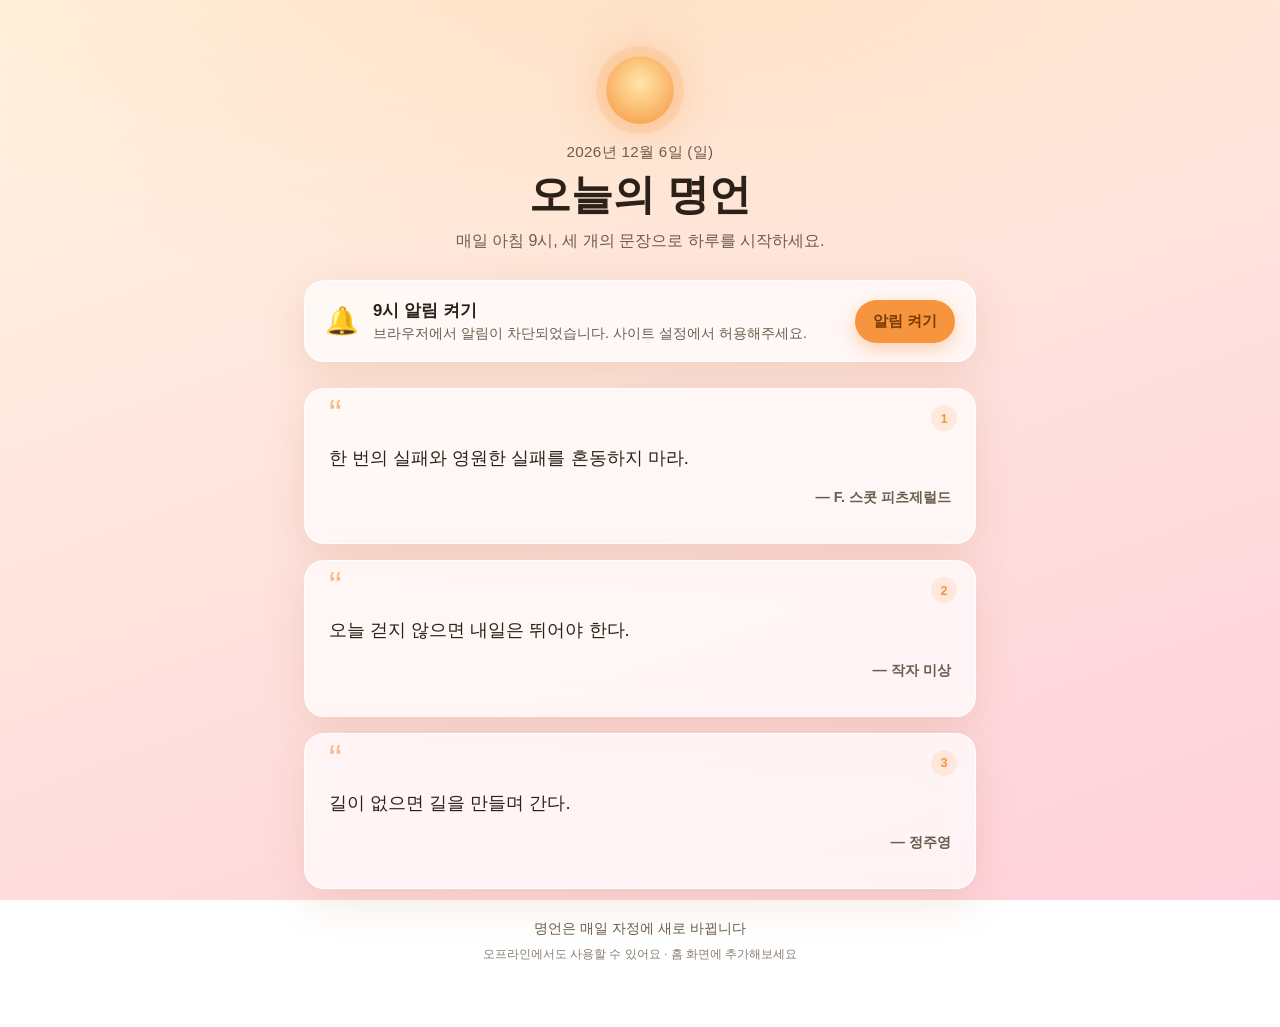
==== index.html @ c089dc5a "Add daily quote notification PWA 매일 오전 9시에 오늘의 명언 3개를 알림으로 받는 정적 웹앱(PWA).  - 날짜 시드 기반으로 매일 결정적으로 3개 " ====
<!DOCTYPE html>
<html lang="ko">
<head>
  <meta charset="UTF-8" />
  <meta name="viewport" content="width=device-width, initial-scale=1.0" />
  <meta name="theme-color" content="#f7b267" />
  <title>오늘의 명언 · 아침 9시 알림</title>
  <link rel="manifest" href="manifest.webmanifest" />
  <link rel="icon" href="icon.svg" type="image/svg+xml" />
  <link rel="apple-touch-icon" href="icon.svg" />
  <link rel="stylesheet" href="styles.css" />
</head>
<body>
  <div class="bg"></div>

  <main class="wrap">
    <header class="hero">
      <div class="sun" aria-hidden="true"></div>
      <p class="date" id="date">—</p>
      <h1>오늘의 명언</h1>
      <p class="subtitle">매일 아침 9시, 세 개의 문장으로 하루를 시작하세요.</p>
    </header>

    <section class="notify-card">
      <div class="notify-info">
        <span class="bell" aria-hidden="true">🔔</span>
        <div>
          <p class="notify-title" id="notifyTitle">9시 알림 켜기</p>
          <p class="notify-desc" id="notifyDesc">매일 오전 9시에 오늘의 명언 알림을 받아보세요.</p>
        </div>
      </div>
      <div class="notify-actions">
        <button id="enableBtn" class="btn primary">알림 켜기</button>
        <button id="testBtn" class="btn ghost" hidden>테스트 알림</button>
      </div>
    </section>

    <section class="quotes" id="quotes" aria-live="polite"></section>

    <footer class="foot">
      <button id="shuffleHint" class="link" disabled>명언은 매일 자정에 새로 바뀝니다</button>
      <p class="tiny" id="swStatus"></p>
    </footer>
  </main>

  <script src="quotes.js"></script>
  <script src="app.js"></script>
</body>
</html>
---- styles.css ----
:root {
  --bg1: #fff3e0;
  --bg2: #ffe0c2;
  --bg3: #ffd1dc;
  --ink: #2b2118;
  --ink-soft: #6b5d4f;
  --card: rgba(255, 255, 255, 0.72);
  --card-border: rgba(255, 255, 255, 0.9);
  --accent: #f7943e;
  --accent-ink: #7a3b00;
  --shadow: 0 12px 40px rgba(180, 120, 60, 0.18);
}

@media (prefers-color-scheme: dark) {
  :root {
    --bg1: #1a1626;
    --bg2: #23203a;
    --bg3: #2b1e33;
    --ink: #f3ece2;
    --ink-soft: #b6ab9c;
    --card: rgba(40, 36, 54, 0.66);
    --card-border: rgba(255, 255, 255, 0.08);
    --accent: #f7b267;
    --accent-ink: #1a1626;
    --shadow: 0 12px 40px rgba(0, 0, 0, 0.45);
  }
}

* { box-sizing: border-box; margin: 0; padding: 0; }

html, body {
  min-height: 100%;
  font-family: -apple-system, BlinkMacSystemFont, "Segoe UI", "Apple SD Gothic Neo",
    "Noto Sans KR", "Malgun Gothic", sans-serif;
  color: var(--ink);
  -webkit-font-smoothing: antialiased;
}

.bg {
  position: fixed;
  inset: 0;
  z-index: -1;
  background:
    radial-gradient(1200px 600px at 50% -10%, var(--bg2), transparent 70%),
    linear-gradient(160deg, var(--bg1), var(--bg3));
}

.wrap {
  max-width: 720px;
  margin: 0 auto;
  padding: clamp(24px, 5vw, 56px) clamp(16px, 4vw, 24px) 64px;
}

/* Hero */
.hero { text-align: center; margin-bottom: 28px; }
.sun {
  width: 68px; height: 68px;
  margin: 0 auto 18px;
  border-radius: 50%;
  background: radial-gradient(circle at 50% 40%, #ffe6a8, var(--accent));
  box-shadow: 0 0 0 10px rgba(247, 148, 62, 0.15), 0 0 46px rgba(247, 148, 62, 0.5);
  animation: rise 1.1s cubic-bezier(.2,.7,.2,1) both;
}
@keyframes rise {
  from { transform: translateY(16px) scale(.85); opacity: 0; }
  to { transform: none; opacity: 1; }
}
.date { color: var(--ink-soft); font-size: 0.95rem; letter-spacing: 0.02em; }
.hero h1 { font-size: clamp(1.9rem, 6vw, 2.6rem); margin: 4px 0 8px; }
.subtitle { color: var(--ink-soft); font-size: 1rem; }

/* Notify card */
.notify-card {
  display: flex; flex-wrap: wrap; gap: 16px;
  align-items: center; justify-content: space-between;
  background: var(--card);
  border: 1px solid var(--card-border);
  backdrop-filter: blur(12px);
  border-radius: 20px;
  padding: 18px 20px;
  box-shadow: var(--shadow);
  margin-bottom: 26px;
}
.notify-info { display: flex; gap: 14px; align-items: center; min-width: 220px; flex: 1; }
.bell { font-size: 1.7rem; }
.notify-title { font-weight: 700; font-size: 1.05rem; }
.notify-desc { color: var(--ink-soft); font-size: 0.9rem; margin-top: 2px; }
.notify-actions { display: flex; gap: 10px; }

.btn {
  border: none; cursor: pointer;
  font-size: 0.95rem; font-weight: 600;
  padding: 11px 18px; border-radius: 999px;
  transition: transform .12s ease, box-shadow .12s ease, opacity .12s ease;
  font-family: inherit;
}
.btn:active { transform: scale(0.96); }
.btn.primary { background: var(--accent); color: var(--accent-ink); box-shadow: 0 6px 18px rgba(247, 148, 62, 0.4); }
.btn.ghost { background: transparent; color: var(--ink); border: 1.5px solid var(--card-border); }
.btn:disabled { opacity: 0.55; cursor: default; box-shadow: none; }

/* Quotes */
.quotes { display: grid; gap: 16px; }
.quote {
  background: var(--card);
  border: 1px solid var(--card-border);
  backdrop-filter: blur(12px);
  border-radius: 20px;
  padding: 24px 24px 20px;
  box-shadow: var(--shadow);
  position: relative;
  opacity: 0;
  transform: translateY(14px);
  animation: pop .5s ease forwards;
}
.quote:nth-child(1) { animation-delay: .05s; }
.quote:nth-child(2) { animation-delay: .16s; }
.quote:nth-child(3) { animation-delay: .27s; }
@keyframes pop { to { opacity: 1; transform: none; } }
.quote .mark { font-size: 2.4rem; line-height: 0; color: var(--accent); opacity: .6; }
.quote p { font-size: 1.15rem; line-height: 1.6; margin: 12px 0 14px; word-break: keep-all; }
.quote .author { color: var(--ink-soft); font-size: 0.9rem; text-align: right; font-weight: 600; }
.quote .num {
  position: absolute; top: 16px; right: 18px;
  font-size: 0.8rem; font-weight: 700; color: var(--accent);
  background: rgba(247, 148, 62, 0.14);
  width: 26px; height: 26px; border-radius: 50%;
  display: grid; place-items: center;
}

/* Footer */
.foot { text-align: center; margin-top: 30px; }
.link { background: none; border: none; color: var(--ink-soft); font-size: 0.85rem; font-family: inherit; }
.tiny { font-size: 0.75rem; color: var(--ink-soft); margin-top: 8px; opacity: .8; }
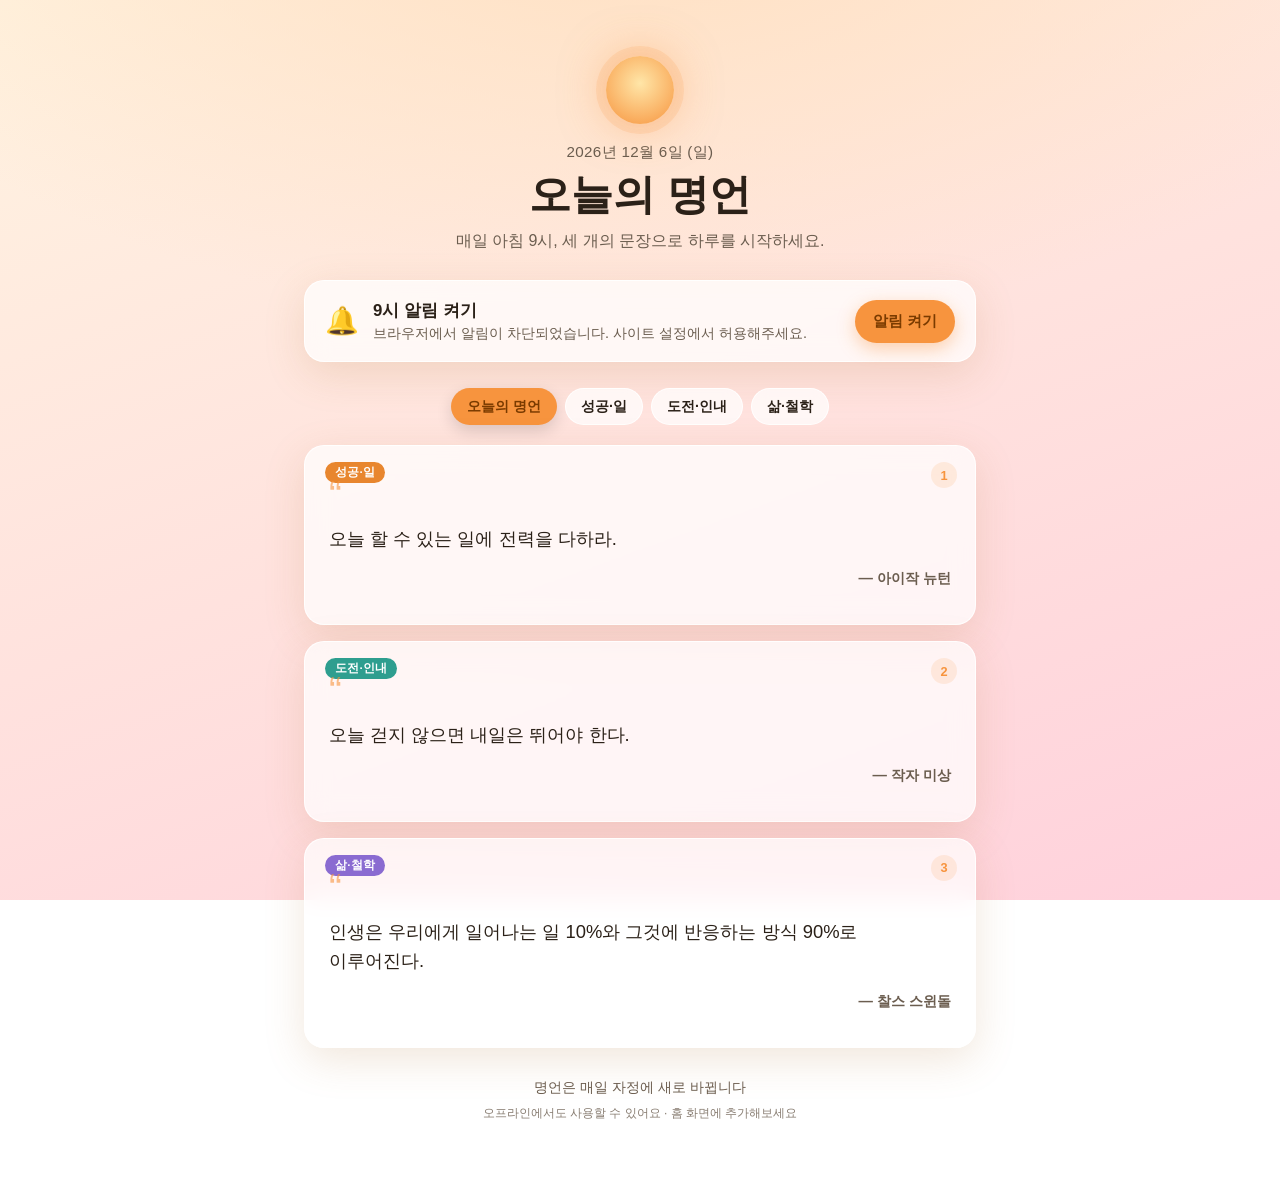
==== commit 01be1f5e: "Categorize quotes into 3 categories with filter UI 명언을 3개 카테고리로 세분화하고 카테고리별 필터를 추가. - 각 명언에 cat 필드 부" ====
--- a/index.html
+++ b/index.html
@@ -35,6 +35,8 @@
       </div>
     </section>
 
+    <nav class="chips" id="chips" aria-label="카테고리 필터"></nav>
+
     <section class="quotes" id="quotes" aria-live="polite"></section>
 
     <footer class="foot">
--- a/styles.css
+++ b/styles.css
@@ -99,6 +99,49 @@
 .btn.ghost { background: transparent; color: var(--ink); border: 1.5px solid var(--card-border); }
 .btn:disabled { opacity: 0.55; cursor: default; box-shadow: none; }
 
+/* Category chips */
+.chips {
+  display: flex; flex-wrap: wrap; gap: 8px;
+  justify-content: center;
+  margin-bottom: 20px;
+}
+.chip {
+  border: 1.5px solid var(--card-border);
+  background: var(--card);
+  backdrop-filter: blur(8px);
+  color: var(--ink);
+  font-family: inherit; font-size: 0.88rem; font-weight: 600;
+  padding: 8px 15px; border-radius: 999px; cursor: pointer;
+  transition: transform .12s ease, box-shadow .12s ease, background .12s ease, color .12s ease;
+}
+.chip:active { transform: scale(0.95); }
+.chip.active {
+  color: #fff; border-color: transparent;
+  box-shadow: 0 6px 16px rgba(0, 0, 0, 0.14);
+}
+.chip.active { background: var(--accent); color: var(--accent-ink); }
+.chip.active.cat-success { background: var(--c-success); color: #fff; }
+.chip.active.cat-challenge { background: var(--c-challenge); color: #fff; }
+.chip.active.cat-life { background: var(--c-life); color: #fff; }
+
+/* Category colors */
+:root {
+  --c-success: #e8862e;
+  --c-challenge: #2e9e8f;
+  --c-life: #8a6bd1;
+}
+
+/* Category badge on cards */
+.badge {
+  position: absolute; top: 16px; left: 20px;
+  font-size: 0.72rem; font-weight: 700;
+  padding: 3px 10px; border-radius: 999px;
+  color: #fff; letter-spacing: 0.02em;
+}
+.badge.cat-success { background: var(--c-success); }
+.badge.cat-challenge { background: var(--c-challenge); }
+.badge.cat-life { background: var(--c-life); }
+
 /* Quotes */
 .quotes { display: grid; gap: 16px; }
 .quote {
@@ -106,7 +149,7 @@
   border: 1px solid var(--card-border);
   backdrop-filter: blur(12px);
   border-radius: 20px;
-  padding: 24px 24px 20px;
+  padding: 48px 24px 20px;
   box-shadow: var(--shadow);
   position: relative;
   opacity: 0;
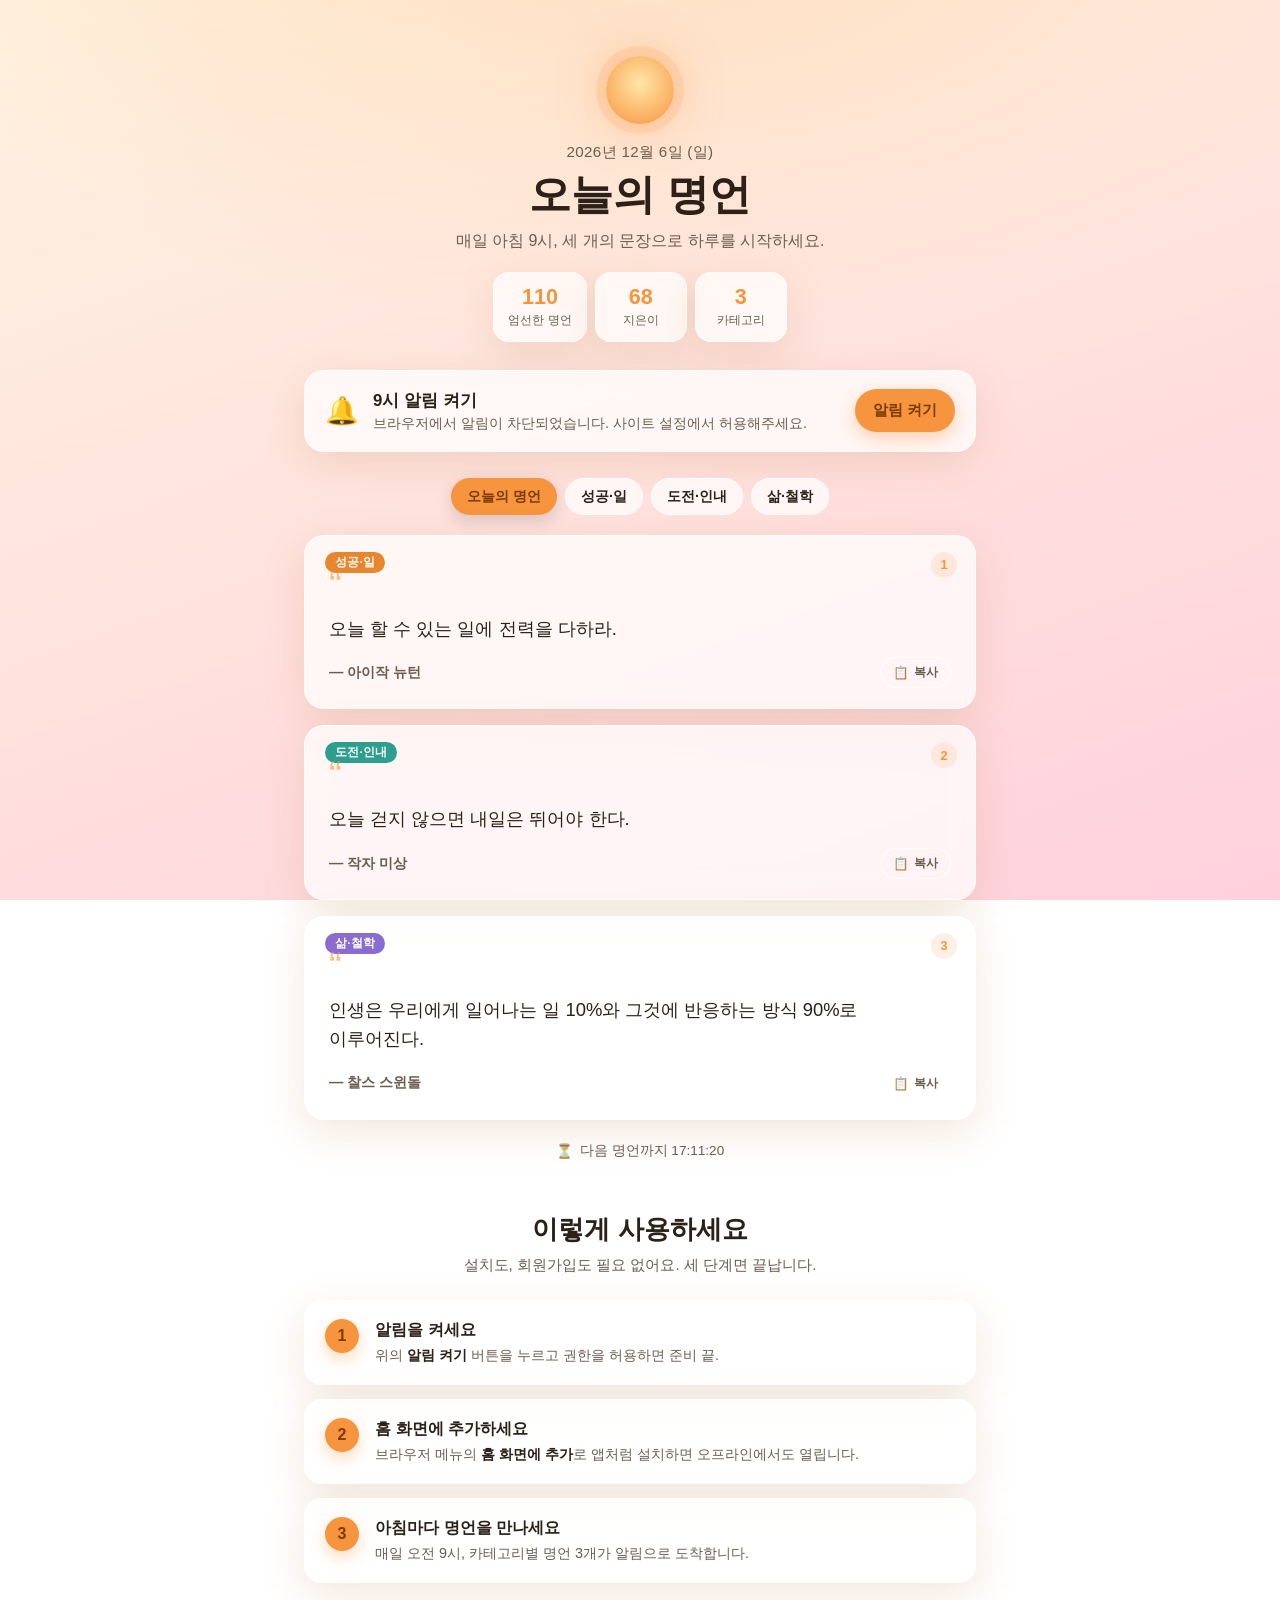
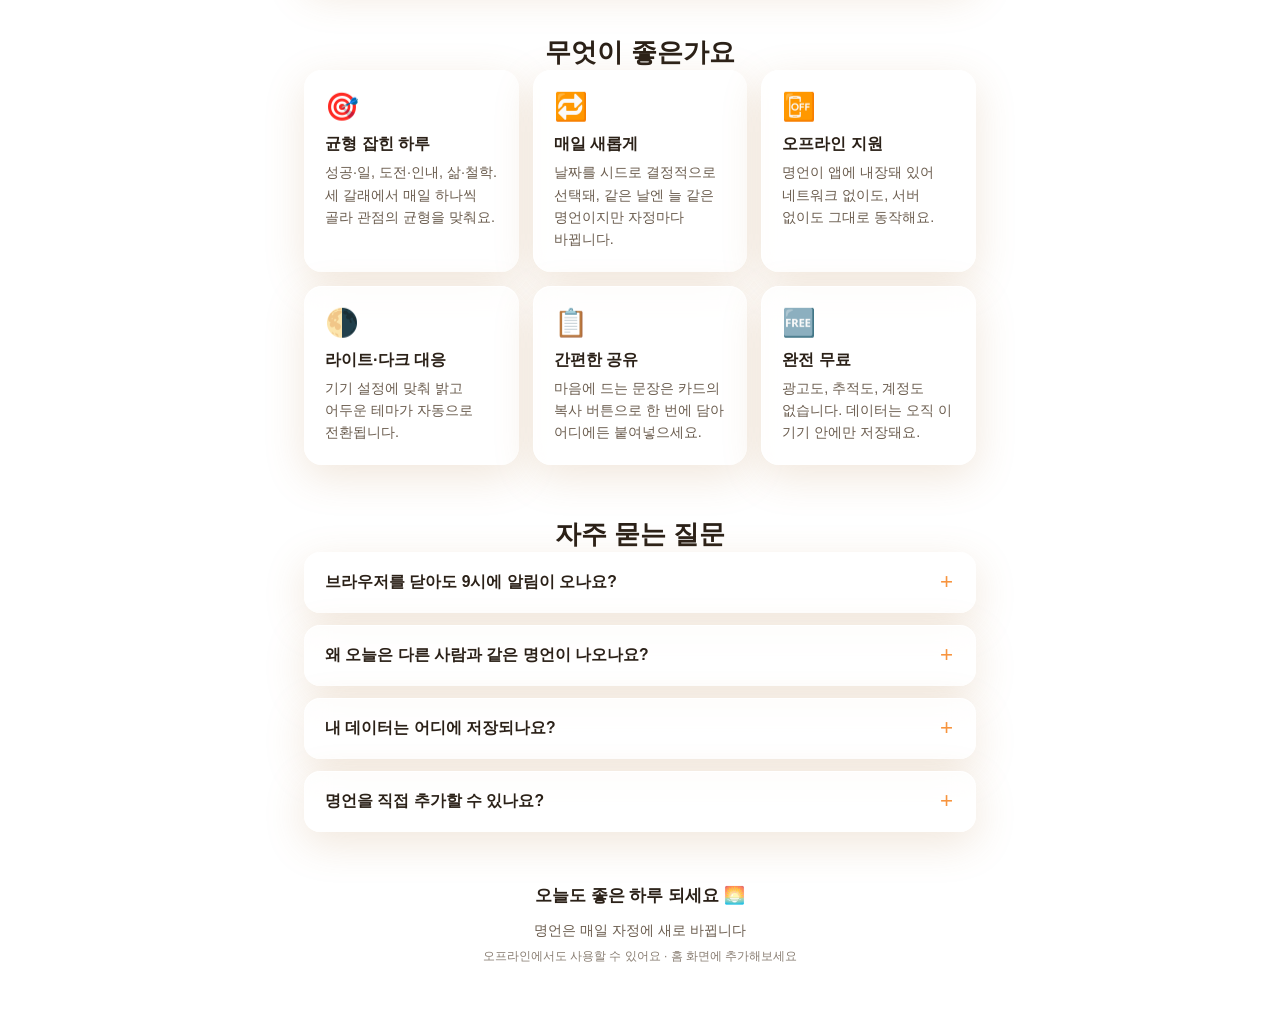
==== commit 859e73ee: "랜딩페이지 디테일 보강: 통계·사용법·기능·FAQ 섹션 및 명언 복사 기능 추가 - 히어로에 명언/지은이/카테고리 수 통계 카드 추가 - 명언 카드에 복사 버튼과 토스트 알림 추가" ====
--- a/index.html
+++ b/index.html
@@ -5,6 +5,7 @@
   <meta name="viewport" content="width=device-width, initial-scale=1.0" />
   <meta name="theme-color" content="#f7b267" />
   <title>오늘의 명언 · 아침 9시 알림</title>
+  <meta name="description" content="매일 아침 9시, 성공·도전·삶 세 가지 카테고리의 명언 3개를 브라우저 알림으로 받아보세요. 설치 없이 동작하는 무료 PWA." />
   <link rel="manifest" href="manifest.webmanifest" />
   <link rel="icon" href="icon.svg" type="image/svg+xml" />
   <link rel="apple-touch-icon" href="icon.svg" />
@@ -19,6 +20,7 @@
       <p class="date" id="date">—</p>
       <h1>오늘의 명언</h1>
       <p class="subtitle">매일 아침 9시, 세 개의 문장으로 하루를 시작하세요.</p>
+      <ul class="hero-stats" id="heroStats" aria-label="서비스 통계"></ul>
     </header>
 
     <section class="notify-card">
@@ -39,12 +41,109 @@
 
     <section class="quotes" id="quotes" aria-live="polite"></section>
 
+    <p class="refresh-note" id="refreshNote">
+      <span aria-hidden="true">⏳</span>
+      <span id="refreshCountdown">자정까지 남은 시간을 계산 중…</span>
+    </p>
+
+    <!-- 사용법 3단계 -->
+    <section class="section" id="how">
+      <h2 class="section-title">이렇게 사용하세요</h2>
+      <p class="section-lead">설치도, 회원가입도 필요 없어요. 세 단계면 끝납니다.</p>
+      <ol class="steps">
+        <li class="step">
+          <span class="step-num" aria-hidden="true">1</span>
+          <div>
+            <p class="step-title">알림을 켜세요</p>
+            <p class="step-desc">위의 <strong>알림 켜기</strong> 버튼을 누르고 권한을 허용하면 준비 끝.</p>
+          </div>
+        </li>
+        <li class="step">
+          <span class="step-num" aria-hidden="true">2</span>
+          <div>
+            <p class="step-title">홈 화면에 추가하세요</p>
+            <p class="step-desc">브라우저 메뉴의 <strong>홈 화면에 추가</strong>로 앱처럼 설치하면 오프라인에서도 열립니다.</p>
+          </div>
+        </li>
+        <li class="step">
+          <span class="step-num" aria-hidden="true">3</span>
+          <div>
+            <p class="step-title">아침마다 명언을 만나세요</p>
+            <p class="step-desc">매일 오전 9시, 카테고리별 명언 3개가 알림으로 도착합니다.</p>
+          </div>
+        </li>
+      </ol>
+    </section>
+
+    <!-- 기능 소개 -->
+    <section class="section" id="features">
+      <h2 class="section-title">무엇이 좋은가요</h2>
+      <div class="feature-grid">
+        <article class="feature">
+          <span class="feature-icon" aria-hidden="true">🎯</span>
+          <p class="feature-title">균형 잡힌 하루</p>
+          <p class="feature-desc">성공·일, 도전·인내, 삶·철학. 세 갈래에서 매일 하나씩 골라 관점의 균형을 맞춰요.</p>
+        </article>
+        <article class="feature">
+          <span class="feature-icon" aria-hidden="true">🔁</span>
+          <p class="feature-title">매일 새롭게</p>
+          <p class="feature-desc">날짜를 시드로 결정적으로 선택돼, 같은 날엔 늘 같은 명언이지만 자정마다 바뀝니다.</p>
+        </article>
+        <article class="feature">
+          <span class="feature-icon" aria-hidden="true">📴</span>
+          <p class="feature-title">오프라인 지원</p>
+          <p class="feature-desc">명언이 앱에 내장돼 있어 네트워크 없이도, 서버 없이도 그대로 동작해요.</p>
+        </article>
+        <article class="feature">
+          <span class="feature-icon" aria-hidden="true">🌗</span>
+          <p class="feature-title">라이트·다크 대응</p>
+          <p class="feature-desc">기기 설정에 맞춰 밝고 어두운 테마가 자동으로 전환됩니다.</p>
+        </article>
+        <article class="feature">
+          <span class="feature-icon" aria-hidden="true">📋</span>
+          <p class="feature-title">간편한 공유</p>
+          <p class="feature-desc">마음에 드는 문장은 카드의 복사 버튼으로 한 번에 담아 어디에든 붙여넣으세요.</p>
+        </article>
+        <article class="feature">
+          <span class="feature-icon" aria-hidden="true">🆓</span>
+          <p class="feature-title">완전 무료</p>
+          <p class="feature-desc">광고도, 추적도, 계정도 없습니다. 데이터는 오직 이 기기 안에만 저장돼요.</p>
+        </article>
+      </div>
+    </section>
+
+    <!-- FAQ -->
+    <section class="section" id="faq">
+      <h2 class="section-title">자주 묻는 질문</h2>
+      <div class="faq-list">
+        <details class="faq-item">
+          <summary>브라우저를 닫아도 9시에 알림이 오나요?</summary>
+          <p>기기·브라우저에 따라 달라요. 설치형 PWA(예: Chrome)는 주기 백그라운드 동기화로 닫혀 있어도 알림을 시도하지만, 100% 보장되는 알림은 서버와 웹 푸시가 필요합니다. 아침에 기기를 켜서 쓰신다면 이 정적 버전으로 충분해요.</p>
+        </details>
+        <details class="faq-item">
+          <summary>왜 오늘은 다른 사람과 같은 명언이 나오나요?</summary>
+          <p>명언은 랜덤이 아니라 <em>날짜</em>를 기준으로 결정적으로 선택됩니다. 그래서 같은 날 접속하면 누구나 같은 3개를 보게 되고, 자정이 지나면 새 명언으로 바뀝니다.</p>
+        </details>
+        <details class="faq-item">
+          <summary>내 데이터는 어디에 저장되나요?</summary>
+          <p>알림 켜짐 여부 같은 최소한의 설정만 브라우저의 로컬 저장소에 보관됩니다. 서버로 전송되는 개인정보는 전혀 없습니다.</p>
+        </details>
+        <details class="faq-item">
+          <summary>명언을 직접 추가할 수 있나요?</summary>
+          <p>네. 오픈된 정적 프로젝트라 <code>quotes.js</code>의 목록에 <code>{ text, author, cat }</code> 형식으로 추가하면 바로 반영됩니다. 자세한 내용은 저장소의 README를 참고하세요.</p>
+        </details>
+      </div>
+    </section>
+
     <footer class="foot">
+      <p class="foot-cta">오늘도 좋은 하루 되세요 🌅</p>
       <button id="shuffleHint" class="link" disabled>명언은 매일 자정에 새로 바뀝니다</button>
       <p class="tiny" id="swStatus"></p>
     </footer>
   </main>
 
+  <div class="toast" id="toast" role="status" aria-live="polite" hidden></div>
+
   <script src="quotes.js"></script>
   <script src="app.js"></script>
 </body>
--- a/styles.css
+++ b/styles.css
@@ -69,6 +69,26 @@
 .hero h1 { font-size: clamp(1.9rem, 6vw, 2.6rem); margin: 4px 0 8px; }
 .subtitle { color: var(--ink-soft); font-size: 1rem; }
 
+/* Hero stats */
+.hero-stats {
+  list-style: none;
+  display: flex; flex-wrap: wrap; justify-content: center;
+  gap: 10px 8px;
+  margin-top: 20px;
+}
+.hero-stats li {
+  display: flex; flex-direction: column; align-items: center;
+  min-width: 92px;
+  background: var(--card);
+  border: 1px solid var(--card-border);
+  backdrop-filter: blur(10px);
+  border-radius: 16px;
+  padding: 12px 14px;
+  box-shadow: var(--shadow);
+}
+.hero-stats .num { font-size: 1.35rem; font-weight: 800; color: var(--accent); line-height: 1.1; }
+.hero-stats .lbl { font-size: 0.75rem; color: var(--ink-soft); margin-top: 3px; }
+
 /* Notify card */
 .notify-card {
   display: flex; flex-wrap: wrap; gap: 16px;
@@ -163,6 +183,7 @@
 .quote .mark { font-size: 2.4rem; line-height: 0; color: var(--accent); opacity: .6; }
 .quote p { font-size: 1.15rem; line-height: 1.6; margin: 12px 0 14px; word-break: keep-all; }
 .quote .author { color: var(--ink-soft); font-size: 0.9rem; text-align: right; font-weight: 600; }
+.quote:hover { box-shadow: 0 18px 50px rgba(180, 120, 60, 0.26); transform: translateY(-2px); }
 .quote .num {
   position: absolute; top: 16px; right: 18px;
   font-size: 0.8rem; font-weight: 700; color: var(--accent);
@@ -170,8 +191,121 @@
   width: 26px; height: 26px; border-radius: 50%;
   display: grid; place-items: center;
 }
+.quote-foot { display: flex; align-items: center; justify-content: space-between; gap: 12px; margin-top: 6px; }
+.quote-foot .author { margin: 0; }
+.copy-btn {
+  border: 1.5px solid var(--card-border);
+  background: transparent; color: var(--ink-soft);
+  font-family: inherit; font-size: 0.78rem; font-weight: 600;
+  padding: 6px 12px; border-radius: 999px; cursor: pointer;
+  display: inline-flex; align-items: center; gap: 5px;
+  transition: transform .12s ease, color .12s ease, border-color .12s ease, background .12s ease;
+}
+.copy-btn:hover { color: var(--accent); border-color: var(--accent); }
+.copy-btn:active { transform: scale(0.94); }
+.copy-btn.copied { color: var(--accent); border-color: var(--accent); background: rgba(247, 148, 62, 0.12); }
+
+/* Countdown note */
+.refresh-note {
+  display: flex; align-items: center; justify-content: center; gap: 7px;
+  margin-top: 22px; text-align: center;
+  color: var(--ink-soft); font-size: 0.85rem;
+}
+
+/* Generic content section */
+.section { margin-top: 52px; }
+.section-title { font-size: clamp(1.3rem, 4vw, 1.6rem); text-align: center; }
+.section-lead { text-align: center; color: var(--ink-soft); font-size: 0.95rem; margin: 8px auto 24px; max-width: 480px; }
+
+/* Steps */
+.steps { list-style: none; display: grid; gap: 14px; counter-reset: step; }
+.step {
+  display: flex; gap: 16px; align-items: flex-start;
+  background: var(--card);
+  border: 1px solid var(--card-border);
+  backdrop-filter: blur(12px);
+  border-radius: 18px;
+  padding: 18px 20px;
+  box-shadow: var(--shadow);
+}
+.step-num {
+  flex: none;
+  width: 34px; height: 34px; border-radius: 50%;
+  background: var(--accent); color: var(--accent-ink);
+  font-weight: 800; font-size: 1rem;
+  display: grid; place-items: center;
+  box-shadow: 0 6px 16px rgba(247, 148, 62, 0.35);
+}
+.step-title { font-weight: 700; font-size: 1.02rem; }
+.step-desc { color: var(--ink-soft); font-size: 0.9rem; margin-top: 3px; line-height: 1.55; }
+.step-desc strong { color: var(--ink); font-weight: 700; }
+
+/* Features */
+.feature-grid { display: grid; grid-template-columns: repeat(auto-fit, minmax(200px, 1fr)); gap: 14px; }
+.feature {
+  background: var(--card);
+  border: 1px solid var(--card-border);
+  backdrop-filter: blur(12px);
+  border-radius: 18px;
+  padding: 20px;
+  box-shadow: var(--shadow);
+  transition: transform .14s ease, box-shadow .14s ease;
+}
+.feature:hover { transform: translateY(-3px); box-shadow: 0 18px 46px rgba(180, 120, 60, 0.24); }
+.feature-icon { font-size: 1.7rem; }
+.feature-title { font-weight: 700; font-size: 1.02rem; margin: 10px 0 6px; }
+.feature-desc { color: var(--ink-soft); font-size: 0.9rem; line-height: 1.55; word-break: keep-all; }
+
+/* FAQ */
+.faq-list { display: grid; gap: 12px; }
+.faq-item {
+  background: var(--card);
+  border: 1px solid var(--card-border);
+  backdrop-filter: blur(12px);
+  border-radius: 16px;
+  padding: 4px 20px;
+  box-shadow: var(--shadow);
+}
+.faq-item summary {
+  cursor: pointer; list-style: none;
+  font-weight: 700; font-size: 0.98rem;
+  padding: 15px 28px 15px 0; position: relative;
+  word-break: keep-all;
+}
+.faq-item summary::-webkit-details-marker { display: none; }
+.faq-item summary::after {
+  content: "+"; position: absolute; right: 2px; top: 50%;
+  transform: translateY(-50%); font-weight: 400; font-size: 1.4rem;
+  color: var(--accent); transition: transform .2s ease;
+}
+.faq-item[open] summary::after { transform: translateY(-50%) rotate(45deg); }
+.faq-item p { color: var(--ink-soft); font-size: 0.9rem; line-height: 1.65; padding: 0 0 16px; word-break: keep-all; }
+.faq-item code {
+  background: rgba(247, 148, 62, 0.14); color: var(--accent-ink);
+  padding: 1px 6px; border-radius: 6px; font-size: 0.85em;
+}
+@media (prefers-color-scheme: dark) {
+  .faq-item code { color: var(--accent); }
+}
 
 /* Footer */
-.foot { text-align: center; margin-top: 30px; }
+.foot { text-align: center; margin-top: 52px; }
+.foot-cta { font-weight: 700; font-size: 1.05rem; margin-bottom: 14px; }
 .link { background: none; border: none; color: var(--ink-soft); font-size: 0.85rem; font-family: inherit; }
 .tiny { font-size: 0.75rem; color: var(--ink-soft); margin-top: 8px; opacity: .8; }
+
+/* Toast */
+.toast {
+  position: fixed; left: 50%; bottom: 28px; transform: translateX(-50%) translateY(12px);
+  background: var(--ink); color: var(--bg1);
+  padding: 11px 20px; border-radius: 999px;
+  font-size: 0.9rem; font-weight: 600;
+  box-shadow: 0 12px 30px rgba(0, 0, 0, 0.28);
+  opacity: 0; pointer-events: none; z-index: 10;
+  transition: opacity .2s ease, transform .2s ease;
+}
+.toast.show { opacity: 1; transform: translateX(-50%) translateY(0); }
+
+@media (prefers-reduced-motion: reduce) {
+  * { animation: none !important; transition: none !important; }
+}
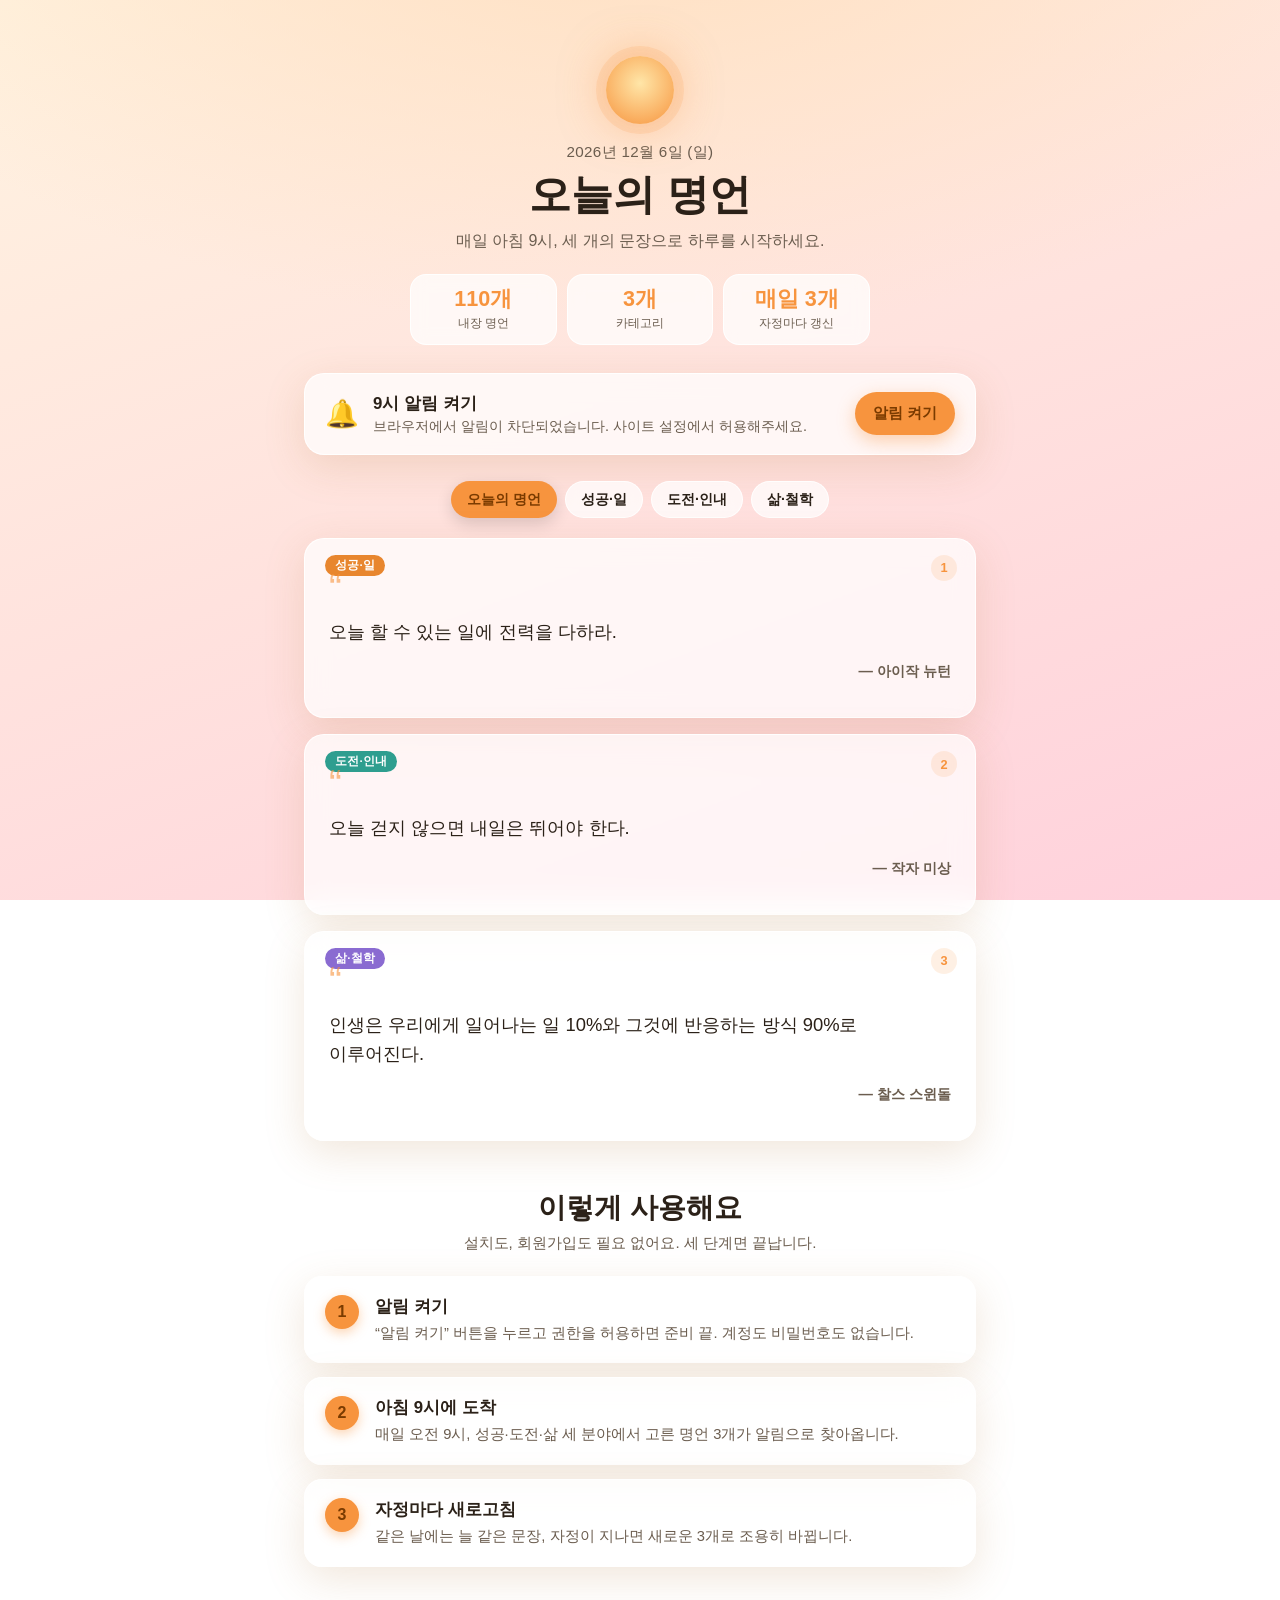
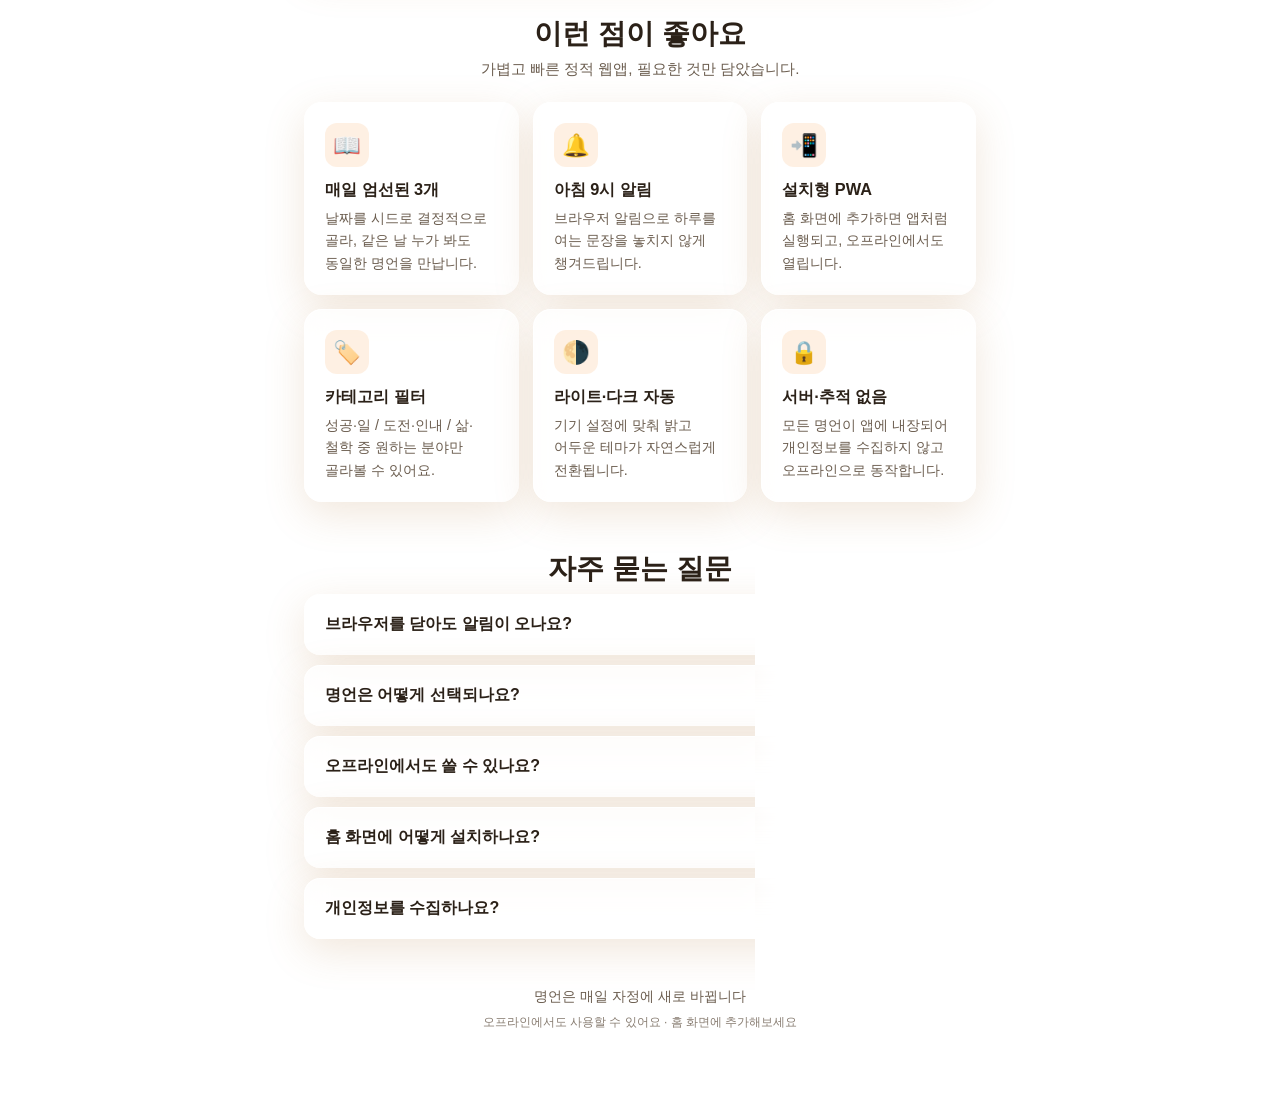
==== commit 28d332ab: "랜딩페이지 상세 섹션 추가 (사용법·기능·FAQ·통계) - 히어로에 내장 명언 수/카테고리 수 통계 배지 추가 (app.js에서 실제 데이터로 채움) - '이렇게 사용해요' 3단계" ====
--- a/index.html
+++ b/index.html
@@ -5,7 +5,6 @@
   <meta name="viewport" content="width=device-width, initial-scale=1.0" />
   <meta name="theme-color" content="#f7b267" />
   <title>오늘의 명언 · 아침 9시 알림</title>
-  <meta name="description" content="매일 아침 9시, 성공·도전·삶 세 가지 카테고리의 명언 3개를 브라우저 알림으로 받아보세요. 설치 없이 동작하는 무료 PWA." />
   <link rel="manifest" href="manifest.webmanifest" />
   <link rel="icon" href="icon.svg" type="image/svg+xml" />
   <link rel="apple-touch-icon" href="icon.svg" />
@@ -20,7 +19,21 @@
       <p class="date" id="date">—</p>
       <h1>오늘의 명언</h1>
       <p class="subtitle">매일 아침 9시, 세 개의 문장으로 하루를 시작하세요.</p>
-      <ul class="hero-stats" id="heroStats" aria-label="서비스 통계"></ul>
+
+      <ul class="stats" aria-label="서비스 요약">
+        <li>
+          <strong id="statCount">—</strong>
+          <span>내장 명언</span>
+        </li>
+        <li>
+          <strong id="statCats">—</strong>
+          <span>카테고리</span>
+        </li>
+        <li>
+          <strong>매일 3개</strong>
+          <span>자정마다 갱신</span>
+        </li>
+      </ul>
     </header>
 
     <section class="notify-card">
@@ -41,109 +54,103 @@
 
     <section class="quotes" id="quotes" aria-live="polite"></section>
 
-    <p class="refresh-note" id="refreshNote">
-      <span aria-hidden="true">⏳</span>
-      <span id="refreshCountdown">자정까지 남은 시간을 계산 중…</span>
-    </p>
-
-    <!-- 사용법 3단계 -->
-    <section class="section" id="how">
-      <h2 class="section-title">이렇게 사용하세요</h2>
-      <p class="section-lead">설치도, 회원가입도 필요 없어요. 세 단계면 끝납니다.</p>
+    <section class="section" aria-labelledby="howTitle">
+      <h2 class="section-title" id="howTitle">이렇게 사용해요</h2>
+      <p class="section-sub">설치도, 회원가입도 필요 없어요. 세 단계면 끝납니다.</p>
       <ol class="steps">
         <li class="step">
           <span class="step-num" aria-hidden="true">1</span>
           <div>
-            <p class="step-title">알림을 켜세요</p>
-            <p class="step-desc">위의 <strong>알림 켜기</strong> 버튼을 누르고 권한을 허용하면 준비 끝.</p>
+            <h3>알림 켜기</h3>
+            <p>“알림 켜기” 버튼을 누르고 권한을 허용하면 준비 끝. 계정도 비밀번호도 없습니다.</p>
           </div>
         </li>
         <li class="step">
           <span class="step-num" aria-hidden="true">2</span>
           <div>
-            <p class="step-title">홈 화면에 추가하세요</p>
-            <p class="step-desc">브라우저 메뉴의 <strong>홈 화면에 추가</strong>로 앱처럼 설치하면 오프라인에서도 열립니다.</p>
+            <h3>아침 9시에 도착</h3>
+            <p>매일 오전 9시, 성공·도전·삶 세 분야에서 고른 명언 3개가 알림으로 찾아옵니다.</p>
           </div>
         </li>
         <li class="step">
           <span class="step-num" aria-hidden="true">3</span>
           <div>
-            <p class="step-title">아침마다 명언을 만나세요</p>
-            <p class="step-desc">매일 오전 9시, 카테고리별 명언 3개가 알림으로 도착합니다.</p>
+            <h3>자정마다 새로고침</h3>
+            <p>같은 날에는 늘 같은 문장, 자정이 지나면 새로운 3개로 조용히 바뀝니다.</p>
           </div>
         </li>
       </ol>
     </section>
 
-    <!-- 기능 소개 -->
-    <section class="section" id="features">
-      <h2 class="section-title">무엇이 좋은가요</h2>
-      <div class="feature-grid">
+    <section class="section" aria-labelledby="featTitle">
+      <h2 class="section-title" id="featTitle">이런 점이 좋아요</h2>
+      <p class="section-sub">가볍고 빠른 정적 웹앱, 필요한 것만 담았습니다.</p>
+      <div class="features">
         <article class="feature">
-          <span class="feature-icon" aria-hidden="true">🎯</span>
-          <p class="feature-title">균형 잡힌 하루</p>
-          <p class="feature-desc">성공·일, 도전·인내, 삶·철학. 세 갈래에서 매일 하나씩 골라 관점의 균형을 맞춰요.</p>
+          <span class="feature-ico" aria-hidden="true">📖</span>
+          <h3>매일 엄선된 3개</h3>
+          <p>날짜를 시드로 결정적으로 골라, 같은 날 누가 봐도 동일한 명언을 만납니다.</p>
         </article>
         <article class="feature">
-          <span class="feature-icon" aria-hidden="true">🔁</span>
-          <p class="feature-title">매일 새롭게</p>
-          <p class="feature-desc">날짜를 시드로 결정적으로 선택돼, 같은 날엔 늘 같은 명언이지만 자정마다 바뀝니다.</p>
+          <span class="feature-ico" aria-hidden="true">🔔</span>
+          <h3>아침 9시 알림</h3>
+          <p>브라우저 알림으로 하루를 여는 문장을 놓치지 않게 챙겨드립니다.</p>
         </article>
         <article class="feature">
-          <span class="feature-icon" aria-hidden="true">📴</span>
-          <p class="feature-title">오프라인 지원</p>
-          <p class="feature-desc">명언이 앱에 내장돼 있어 네트워크 없이도, 서버 없이도 그대로 동작해요.</p>
+          <span class="feature-ico" aria-hidden="true">📲</span>
+          <h3>설치형 PWA</h3>
+          <p>홈 화면에 추가하면 앱처럼 실행되고, 오프라인에서도 열립니다.</p>
         </article>
         <article class="feature">
-          <span class="feature-icon" aria-hidden="true">🌗</span>
-          <p class="feature-title">라이트·다크 대응</p>
-          <p class="feature-desc">기기 설정에 맞춰 밝고 어두운 테마가 자동으로 전환됩니다.</p>
+          <span class="feature-ico" aria-hidden="true">🏷️</span>
+          <h3>카테고리 필터</h3>
+          <p>성공·일 / 도전·인내 / 삶·철학 중 원하는 분야만 골라볼 수 있어요.</p>
         </article>
         <article class="feature">
-          <span class="feature-icon" aria-hidden="true">📋</span>
-          <p class="feature-title">간편한 공유</p>
-          <p class="feature-desc">마음에 드는 문장은 카드의 복사 버튼으로 한 번에 담아 어디에든 붙여넣으세요.</p>
+          <span class="feature-ico" aria-hidden="true">🌗</span>
+          <h3>라이트·다크 자동</h3>
+          <p>기기 설정에 맞춰 밝고 어두운 테마가 자연스럽게 전환됩니다.</p>
         </article>
         <article class="feature">
-          <span class="feature-icon" aria-hidden="true">🆓</span>
-          <p class="feature-title">완전 무료</p>
-          <p class="feature-desc">광고도, 추적도, 계정도 없습니다. 데이터는 오직 이 기기 안에만 저장돼요.</p>
+          <span class="feature-ico" aria-hidden="true">🔒</span>
+          <h3>서버·추적 없음</h3>
+          <p>모든 명언이 앱에 내장되어 개인정보를 수집하지 않고 오프라인으로 동작합니다.</p>
         </article>
       </div>
     </section>
 
-    <!-- FAQ -->
-    <section class="section" id="faq">
-      <h2 class="section-title">자주 묻는 질문</h2>
-      <div class="faq-list">
+    <section class="section" aria-labelledby="faqTitle">
+      <h2 class="section-title" id="faqTitle">자주 묻는 질문</h2>
+      <div class="faq">
         <details class="faq-item">
-          <summary>브라우저를 닫아도 9시에 알림이 오나요?</summary>
-          <p>기기·브라우저에 따라 달라요. 설치형 PWA(예: Chrome)는 주기 백그라운드 동기화로 닫혀 있어도 알림을 시도하지만, 100% 보장되는 알림은 서버와 웹 푸시가 필요합니다. 아침에 기기를 켜서 쓰신다면 이 정적 버전으로 충분해요.</p>
+          <summary>브라우저를 닫아도 알림이 오나요?</summary>
+          <p>이 앱은 서버가 없는 정적 사이트라, 기본적으로 브라우저나 설치된 앱이 실행 중일 때 오전 9시 알림이 표시됩니다. 일부 브라우저(설치형 PWA의 Chrome 등)는 주기 백그라운드 동기화를 지원해 닫혀 있어도 시도하지만, 100% 보장하려면 서버와 웹 푸시가 필요합니다.</p>
         </details>
         <details class="faq-item">
-          <summary>왜 오늘은 다른 사람과 같은 명언이 나오나요?</summary>
-          <p>명언은 랜덤이 아니라 <em>날짜</em>를 기준으로 결정적으로 선택됩니다. 그래서 같은 날 접속하면 누구나 같은 3개를 보게 되고, 자정이 지나면 새 명언으로 바뀝니다.</p>
+          <summary>명언은 어떻게 선택되나요?</summary>
+          <p>날짜를 시드로 삼아 각 카테고리에서 1개씩, 총 3개를 결정적으로 고릅니다. 그래서 같은 날에는 항상 같은 명언이 보이고, 자정이 지나면 새로 바뀝니다.</p>
         </details>
         <details class="faq-item">
-          <summary>내 데이터는 어디에 저장되나요?</summary>
-          <p>알림 켜짐 여부 같은 최소한의 설정만 브라우저의 로컬 저장소에 보관됩니다. 서버로 전송되는 개인정보는 전혀 없습니다.</p>
+          <summary>오프라인에서도 쓸 수 있나요?</summary>
+          <p>네. Service Worker가 앱을 캐시하고 명언 목록이 내장되어 있어, 처음 한 번 방문한 뒤에는 네트워크 없이도 열립니다.</p>
         </details>
         <details class="faq-item">
-          <summary>명언을 직접 추가할 수 있나요?</summary>
-          <p>네. 오픈된 정적 프로젝트라 <code>quotes.js</code>의 목록에 <code>{ text, author, cat }</code> 형식으로 추가하면 바로 반영됩니다. 자세한 내용은 저장소의 README를 참고하세요.</p>
+          <summary>홈 화면에 어떻게 설치하나요?</summary>
+          <p>모바일에서는 브라우저 메뉴의 “홈 화면에 추가”를, 데스크톱 Chrome·Edge에서는 주소창의 설치 아이콘을 누르면 됩니다. 설치하면 별도 앱처럼 실행됩니다.</p>
+        </details>
+        <details class="faq-item">
+          <summary>개인정보를 수집하나요?</summary>
+          <p>수집하지 않습니다. 계정이 없고 서버로 전송되는 데이터도 없으며, 알림 설정만 기기(localStorage)에 저장됩니다.</p>
         </details>
       </div>
     </section>
 
     <footer class="foot">
-      <p class="foot-cta">오늘도 좋은 하루 되세요 🌅</p>
       <button id="shuffleHint" class="link" disabled>명언은 매일 자정에 새로 바뀝니다</button>
       <p class="tiny" id="swStatus"></p>
     </footer>
   </main>
 
-  <div class="toast" id="toast" role="status" aria-live="polite" hidden></div>
-
   <script src="quotes.js"></script>
   <script src="app.js"></script>
 </body>
--- a/styles.css
+++ b/styles.css
@@ -70,24 +70,23 @@
 .subtitle { color: var(--ink-soft); font-size: 1rem; }
 
 /* Hero stats */
-.hero-stats {
+.stats {
   list-style: none;
   display: flex; flex-wrap: wrap; justify-content: center;
-  gap: 10px 8px;
-  margin-top: 20px;
-}
-.hero-stats li {
-  display: flex; flex-direction: column; align-items: center;
-  min-width: 92px;
-  background: var(--card);
-  border: 1px solid var(--card-border);
-  backdrop-filter: blur(10px);
+  gap: 10px;
+  margin: 22px auto 0;
+  max-width: 460px;
+}
+.stats li {
+  flex: 1 1 120px;
+  background: var(--card);
+  border: 1px solid var(--card-border);
+  backdrop-filter: blur(8px);
   border-radius: 16px;
-  padding: 12px 14px;
-  box-shadow: var(--shadow);
-}
-.hero-stats .num { font-size: 1.35rem; font-weight: 800; color: var(--accent); line-height: 1.1; }
-.hero-stats .lbl { font-size: 0.75rem; color: var(--ink-soft); margin-top: 3px; }
+  padding: 12px 10px;
+}
+.stats strong { display: block; font-size: 1.35rem; color: var(--accent); line-height: 1.1; }
+.stats span { display: block; margin-top: 4px; font-size: 0.78rem; color: var(--ink-soft); }
 
 /* Notify card */
 .notify-card {
@@ -183,7 +182,6 @@
 .quote .mark { font-size: 2.4rem; line-height: 0; color: var(--accent); opacity: .6; }
 .quote p { font-size: 1.15rem; line-height: 1.6; margin: 12px 0 14px; word-break: keep-all; }
 .quote .author { color: var(--ink-soft); font-size: 0.9rem; text-align: right; font-weight: 600; }
-.quote:hover { box-shadow: 0 18px 50px rgba(180, 120, 60, 0.26); transform: translateY(-2px); }
 .quote .num {
   position: absolute; top: 16px; right: 18px;
   font-size: 0.8rem; font-weight: 700; color: var(--accent);
@@ -191,34 +189,23 @@
   width: 26px; height: 26px; border-radius: 50%;
   display: grid; place-items: center;
 }
-.quote-foot { display: flex; align-items: center; justify-content: space-between; gap: 12px; margin-top: 6px; }
-.quote-foot .author { margin: 0; }
-.copy-btn {
-  border: 1.5px solid var(--card-border);
-  background: transparent; color: var(--ink-soft);
-  font-family: inherit; font-size: 0.78rem; font-weight: 600;
-  padding: 6px 12px; border-radius: 999px; cursor: pointer;
-  display: inline-flex; align-items: center; gap: 5px;
-  transition: transform .12s ease, color .12s ease, border-color .12s ease, background .12s ease;
-}
-.copy-btn:hover { color: var(--accent); border-color: var(--accent); }
-.copy-btn:active { transform: scale(0.94); }
-.copy-btn.copied { color: var(--accent); border-color: var(--accent); background: rgba(247, 148, 62, 0.12); }
-
-/* Countdown note */
-.refresh-note {
-  display: flex; align-items: center; justify-content: center; gap: 7px;
-  margin-top: 22px; text-align: center;
-  color: var(--ink-soft); font-size: 0.85rem;
-}
-
-/* Generic content section */
-.section { margin-top: 52px; }
-.section-title { font-size: clamp(1.3rem, 4vw, 1.6rem); text-align: center; }
-.section-lead { text-align: center; color: var(--ink-soft); font-size: 0.95rem; margin: 8px auto 24px; max-width: 480px; }
-
-/* Steps */
-.steps { list-style: none; display: grid; gap: 14px; counter-reset: step; }
+
+/* Content sections */
+.section { margin-top: 48px; }
+.section-title {
+  text-align: center;
+  font-size: clamp(1.4rem, 4.5vw, 1.75rem);
+  margin-bottom: 6px;
+}
+.section-sub {
+  text-align: center;
+  color: var(--ink-soft);
+  font-size: 0.95rem;
+  margin-bottom: 22px;
+}
+
+/* How it works — steps */
+.steps { list-style: none; display: grid; gap: 14px; }
 .step {
   display: flex; gap: 16px; align-items: flex-start;
   background: var(--card);
@@ -231,17 +218,21 @@
 .step-num {
   flex: none;
   width: 34px; height: 34px; border-radius: 50%;
-  background: var(--accent); color: var(--accent-ink);
+  display: grid; place-items: center;
   font-weight: 800; font-size: 1rem;
-  display: grid; place-items: center;
-  box-shadow: 0 6px 16px rgba(247, 148, 62, 0.35);
-}
-.step-title { font-weight: 700; font-size: 1.02rem; }
-.step-desc { color: var(--ink-soft); font-size: 0.9rem; margin-top: 3px; line-height: 1.55; }
-.step-desc strong { color: var(--ink); font-weight: 700; }
-
-/* Features */
-.feature-grid { display: grid; grid-template-columns: repeat(auto-fit, minmax(200px, 1fr)); gap: 14px; }
+  color: var(--accent-ink);
+  background: var(--accent);
+  box-shadow: 0 4px 12px rgba(247, 148, 62, 0.4);
+}
+.step h3 { font-size: 1.05rem; margin-bottom: 4px; }
+.step p { color: var(--ink-soft); font-size: 0.92rem; line-height: 1.55; word-break: keep-all; }
+
+/* Features grid */
+.features {
+  display: grid;
+  grid-template-columns: repeat(auto-fit, minmax(200px, 1fr));
+  gap: 14px;
+}
 .feature {
   background: var(--card);
   border: 1px solid var(--card-border);
@@ -249,15 +240,21 @@
   border-radius: 18px;
   padding: 20px;
   box-shadow: var(--shadow);
-  transition: transform .14s ease, box-shadow .14s ease;
-}
-.feature:hover { transform: translateY(-3px); box-shadow: 0 18px 46px rgba(180, 120, 60, 0.24); }
-.feature-icon { font-size: 1.7rem; }
-.feature-title { font-weight: 700; font-size: 1.02rem; margin: 10px 0 6px; }
-.feature-desc { color: var(--ink-soft); font-size: 0.9rem; line-height: 1.55; word-break: keep-all; }
-
-/* FAQ */
-.faq-list { display: grid; gap: 12px; }
+  transition: transform .16s ease, box-shadow .16s ease;
+}
+.feature:hover { transform: translateY(-3px); box-shadow: 0 16px 44px rgba(180, 120, 60, 0.24); }
+.feature-ico {
+  display: inline-grid; place-items: center;
+  width: 44px; height: 44px; border-radius: 12px;
+  font-size: 1.4rem;
+  background: rgba(247, 148, 62, 0.14);
+  margin-bottom: 12px;
+}
+.feature h3 { font-size: 1.02rem; margin-bottom: 6px; }
+.feature p { color: var(--ink-soft); font-size: 0.9rem; line-height: 1.55; word-break: keep-all; }
+
+/* FAQ accordion */
+.faq { display: grid; gap: 10px; }
 .faq-item {
   background: var(--card);
   border: 1px solid var(--card-border);
@@ -267,45 +264,28 @@
   box-shadow: var(--shadow);
 }
 .faq-item summary {
-  cursor: pointer; list-style: none;
-  font-weight: 700; font-size: 0.98rem;
-  padding: 15px 28px 15px 0; position: relative;
-  word-break: keep-all;
+  list-style: none;
+  cursor: pointer;
+  font-weight: 600; font-size: 1rem;
+  padding: 15px 28px 15px 0;
+  position: relative;
 }
 .faq-item summary::-webkit-details-marker { display: none; }
 .faq-item summary::after {
-  content: "+"; position: absolute; right: 2px; top: 50%;
-  transform: translateY(-50%); font-weight: 400; font-size: 1.4rem;
-  color: var(--accent); transition: transform .2s ease;
+  content: "+";
+  position: absolute; right: 0; top: 50%;
+  transform: translateY(-50%);
+  font-size: 1.3rem; font-weight: 400; color: var(--accent);
+  transition: transform .2s ease;
 }
 .faq-item[open] summary::after { transform: translateY(-50%) rotate(45deg); }
-.faq-item p { color: var(--ink-soft); font-size: 0.9rem; line-height: 1.65; padding: 0 0 16px; word-break: keep-all; }
-.faq-item code {
-  background: rgba(247, 148, 62, 0.14); color: var(--accent-ink);
-  padding: 1px 6px; border-radius: 6px; font-size: 0.85em;
-}
-@media (prefers-color-scheme: dark) {
-  .faq-item code { color: var(--accent); }
+.faq-item p {
+  color: var(--ink-soft); font-size: 0.92rem; line-height: 1.65;
+  padding: 0 0 16px; margin: 0;
+  word-break: keep-all;
 }
 
 /* Footer */
-.foot { text-align: center; margin-top: 52px; }
-.foot-cta { font-weight: 700; font-size: 1.05rem; margin-bottom: 14px; }
+.foot { text-align: center; margin-top: 48px; }
 .link { background: none; border: none; color: var(--ink-soft); font-size: 0.85rem; font-family: inherit; }
 .tiny { font-size: 0.75rem; color: var(--ink-soft); margin-top: 8px; opacity: .8; }
-
-/* Toast */
-.toast {
-  position: fixed; left: 50%; bottom: 28px; transform: translateX(-50%) translateY(12px);
-  background: var(--ink); color: var(--bg1);
-  padding: 11px 20px; border-radius: 999px;
-  font-size: 0.9rem; font-weight: 600;
-  box-shadow: 0 12px 30px rgba(0, 0, 0, 0.28);
-  opacity: 0; pointer-events: none; z-index: 10;
-  transition: opacity .2s ease, transform .2s ease;
-}
-.toast.show { opacity: 1; transform: translateX(-50%) translateY(0); }
-
-@media (prefers-reduced-motion: reduce) {
-  * { animation: none !important; transition: none !important; }
-}
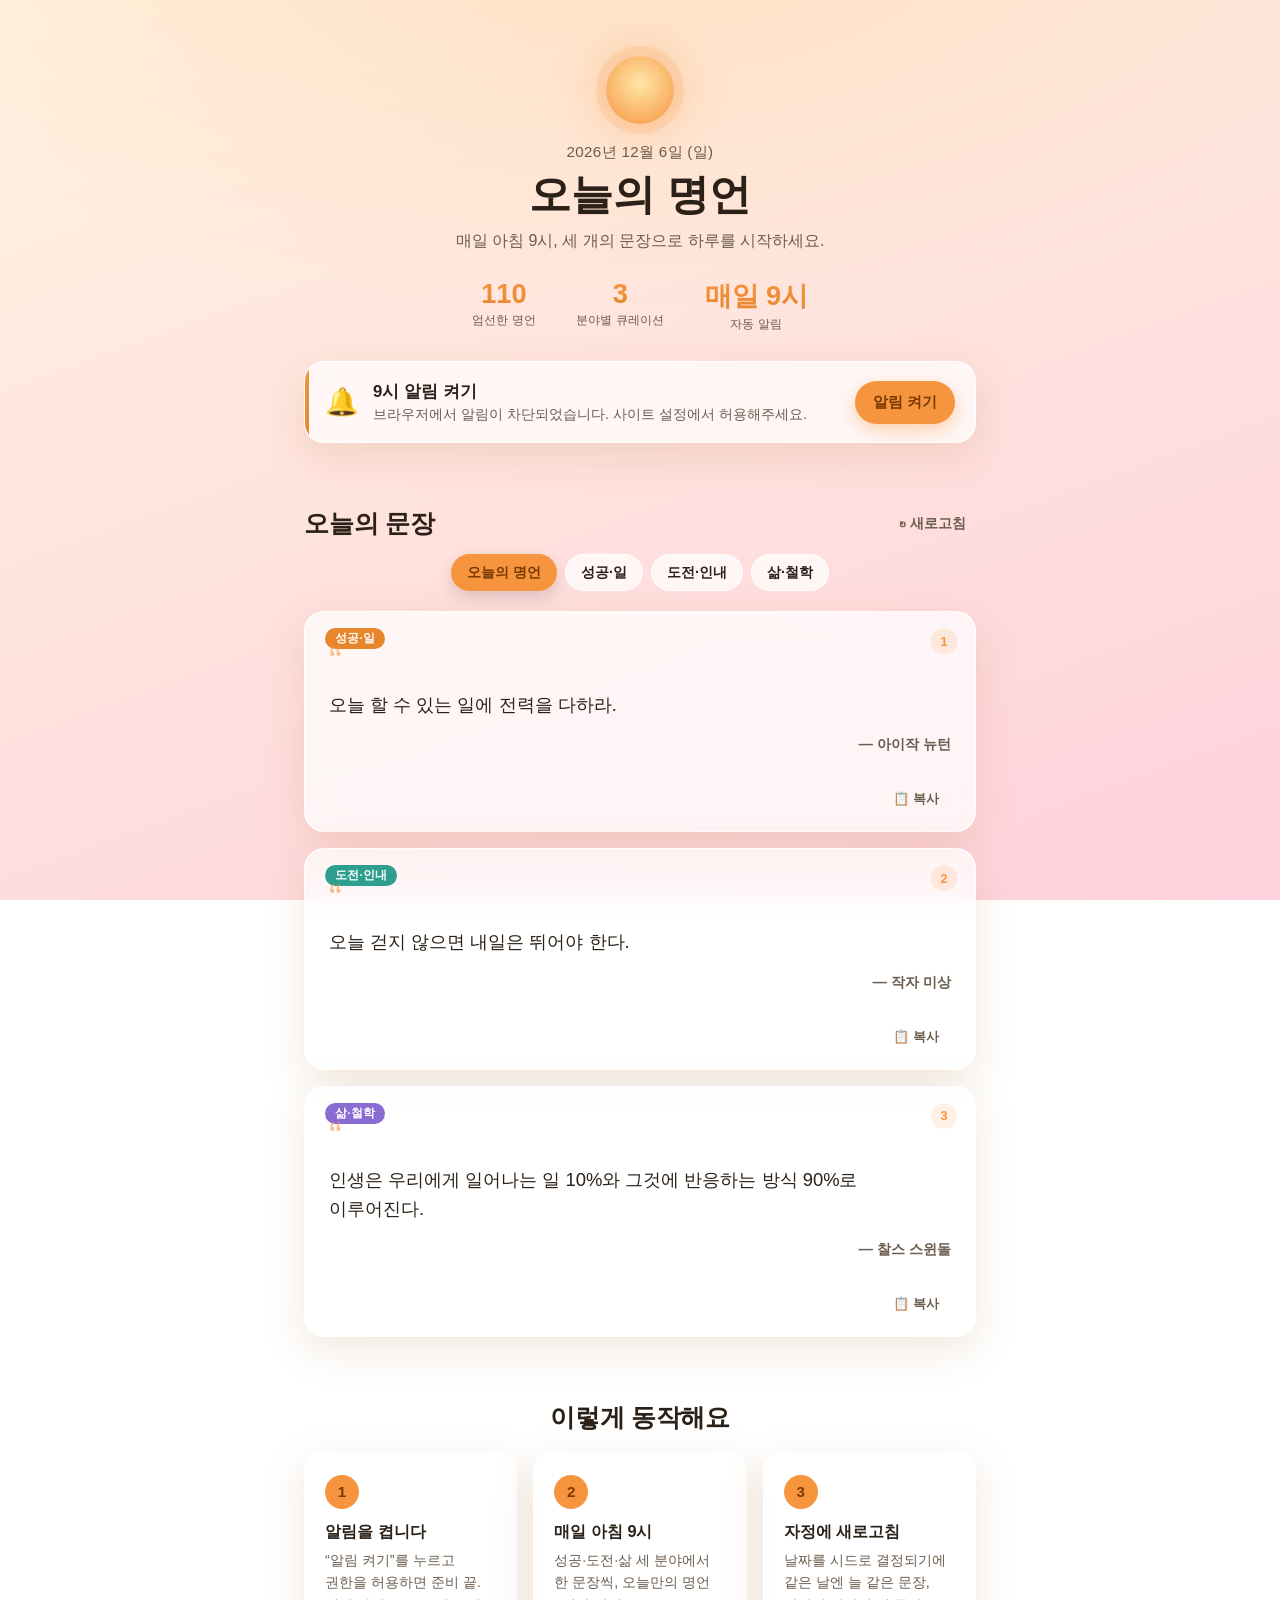
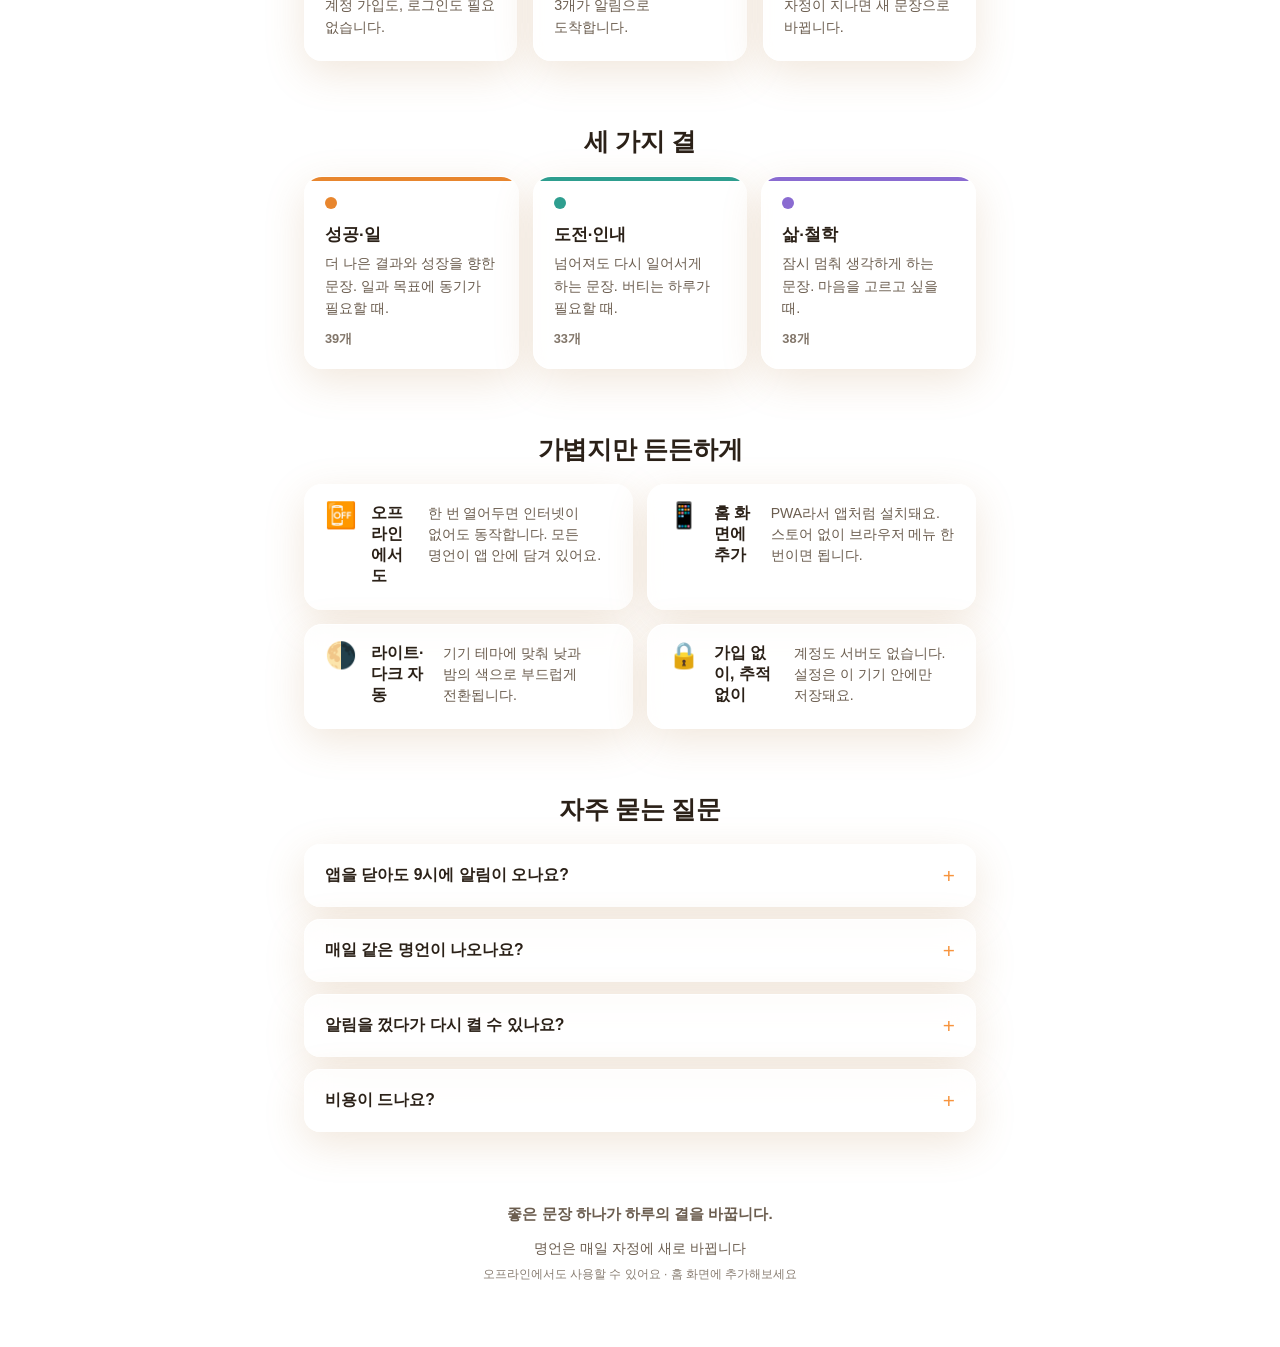
==== commit 34e16611: "랜딩페이지 디테일 강화: 소개 섹션·인터랙션·비주얼 추가 - 히어로에 요약 통계(명언 수·분야·알림 시각) 추가 - "이렇게 동작해요" 3단계, "세 가지 결" 카테고리 소개,  " ====
--- a/index.html
+++ b/index.html
@@ -4,7 +4,11 @@
   <meta charset="UTF-8" />
   <meta name="viewport" content="width=device-width, initial-scale=1.0" />
   <meta name="theme-color" content="#f7b267" />
-  <title>오늘의 명언 · 아침 9시 알림</title>
+  <title>오늘의 명언 · 매일 아침 9시, 세 문장으로 시작하는 하루</title>
+  <meta name="description" content="매일 아침 9시, 성공·도전·삶 세 분야의 명언 3개를 알림으로 받아보세요. 서버 없이 동작하는 가벼운 PWA. 홈 화면에 추가하고 오프라인에서도." />
+  <meta property="og:title" content="오늘의 명언 · 아침 9시 알림" />
+  <meta property="og:description" content="매일 아침 9시, 세 개의 문장으로 하루를 시작하세요." />
+  <meta property="og:type" content="website" />
   <link rel="manifest" href="manifest.webmanifest" />
   <link rel="icon" href="icon.svg" type="image/svg+xml" />
   <link rel="apple-touch-icon" href="icon.svg" />
@@ -22,21 +26,21 @@
 
       <ul class="stats" aria-label="서비스 요약">
         <li>
-          <strong id="statCount">—</strong>
-          <span>내장 명언</span>
+          <strong id="statCount">110</strong>
+          <span>엄선한 명언</span>
         </li>
         <li>
-          <strong id="statCats">—</strong>
-          <span>카테고리</span>
+          <strong>3</strong>
+          <span>분야별 큐레이션</span>
         </li>
         <li>
-          <strong>매일 3개</strong>
-          <span>자정마다 갱신</span>
+          <strong>매일 9시</strong>
+          <span>자동 알림</span>
         </li>
       </ul>
     </header>
 
-    <section class="notify-card">
+    <section class="notify-card" aria-labelledby="notifyTitle">
       <div class="notify-info">
         <span class="bell" aria-hidden="true">🔔</span>
         <div>
@@ -50,107 +54,115 @@
       </div>
     </section>
 
-    <nav class="chips" id="chips" aria-label="카테고리 필터"></nav>
+    <section aria-labelledby="todayHeading">
+      <div class="section-head">
+        <h2 id="todayHeading">오늘의 문장</h2>
+        <button id="refreshBtn" class="link-btn" type="button" title="오늘의 명언을 다시 불러옵니다">↻ 새로고침</button>
+      </div>
+      <nav class="chips" id="chips" aria-label="카테고리 필터"></nav>
+      <div class="quotes" id="quotes" aria-live="polite"></div>
+    </section>
 
-    <section class="quotes" id="quotes" aria-live="polite"></section>
-
-    <section class="section" aria-labelledby="howTitle">
-      <h2 class="section-title" id="howTitle">이렇게 사용해요</h2>
-      <p class="section-sub">설치도, 회원가입도 필요 없어요. 세 단계면 끝납니다.</p>
+    <section class="how" aria-labelledby="howHeading">
+      <h2 id="howHeading">이렇게 동작해요</h2>
       <ol class="steps">
-        <li class="step">
+        <li>
           <span class="step-num" aria-hidden="true">1</span>
-          <div>
-            <h3>알림 켜기</h3>
-            <p>“알림 켜기” 버튼을 누르고 권한을 허용하면 준비 끝. 계정도 비밀번호도 없습니다.</p>
-          </div>
+          <h3>알림을 켭니다</h3>
+          <p>“알림 켜기”를 누르고 권한을 허용하면 준비 끝. 계정 가입도, 로그인도 필요 없습니다.</p>
         </li>
-        <li class="step">
+        <li>
           <span class="step-num" aria-hidden="true">2</span>
-          <div>
-            <h3>아침 9시에 도착</h3>
-            <p>매일 오전 9시, 성공·도전·삶 세 분야에서 고른 명언 3개가 알림으로 찾아옵니다.</p>
-          </div>
+          <h3>매일 아침 9시</h3>
+          <p>성공·도전·삶 세 분야에서 한 문장씩, 오늘만의 명언 3개가 알림으로 도착합니다.</p>
         </li>
-        <li class="step">
+        <li>
           <span class="step-num" aria-hidden="true">3</span>
-          <div>
-            <h3>자정마다 새로고침</h3>
-            <p>같은 날에는 늘 같은 문장, 자정이 지나면 새로운 3개로 조용히 바뀝니다.</p>
-          </div>
+          <h3>자정에 새로고침</h3>
+          <p>날짜를 시드로 결정되기에 같은 날엔 늘 같은 문장, 자정이 지나면 새 문장으로 바뀝니다.</p>
         </li>
       </ol>
     </section>
 
-    <section class="section" aria-labelledby="featTitle">
-      <h2 class="section-title" id="featTitle">이런 점이 좋아요</h2>
-      <p class="section-sub">가볍고 빠른 정적 웹앱, 필요한 것만 담았습니다.</p>
-      <div class="features">
-        <article class="feature">
-          <span class="feature-ico" aria-hidden="true">📖</span>
-          <h3>매일 엄선된 3개</h3>
-          <p>날짜를 시드로 결정적으로 골라, 같은 날 누가 봐도 동일한 명언을 만납니다.</p>
+    <section class="cats" aria-labelledby="catsHeading">
+      <h2 id="catsHeading">세 가지 결</h2>
+      <div class="cat-grid">
+        <article class="cat-card cat-success">
+          <span class="cat-dot" aria-hidden="true"></span>
+          <h3>성공·일</h3>
+          <p>더 나은 결과와 성장을 향한 문장. 일과 목표에 동기가 필요할 때.</p>
+          <span class="cat-count" data-cat="success">— 개</span>
         </article>
-        <article class="feature">
-          <span class="feature-ico" aria-hidden="true">🔔</span>
-          <h3>아침 9시 알림</h3>
-          <p>브라우저 알림으로 하루를 여는 문장을 놓치지 않게 챙겨드립니다.</p>
+        <article class="cat-card cat-challenge">
+          <span class="cat-dot" aria-hidden="true"></span>
+          <h3>도전·인내</h3>
+          <p>넘어져도 다시 일어서게 하는 문장. 버티는 하루가 필요할 때.</p>
+          <span class="cat-count" data-cat="challenge">— 개</span>
         </article>
-        <article class="feature">
-          <span class="feature-ico" aria-hidden="true">📲</span>
-          <h3>설치형 PWA</h3>
-          <p>홈 화면에 추가하면 앱처럼 실행되고, 오프라인에서도 열립니다.</p>
-        </article>
-        <article class="feature">
-          <span class="feature-ico" aria-hidden="true">🏷️</span>
-          <h3>카테고리 필터</h3>
-          <p>성공·일 / 도전·인내 / 삶·철학 중 원하는 분야만 골라볼 수 있어요.</p>
-        </article>
-        <article class="feature">
-          <span class="feature-ico" aria-hidden="true">🌗</span>
-          <h3>라이트·다크 자동</h3>
-          <p>기기 설정에 맞춰 밝고 어두운 테마가 자연스럽게 전환됩니다.</p>
-        </article>
-        <article class="feature">
-          <span class="feature-ico" aria-hidden="true">🔒</span>
-          <h3>서버·추적 없음</h3>
-          <p>모든 명언이 앱에 내장되어 개인정보를 수집하지 않고 오프라인으로 동작합니다.</p>
+        <article class="cat-card cat-life">
+          <span class="cat-dot" aria-hidden="true"></span>
+          <h3>삶·철학</h3>
+          <p>잠시 멈춰 생각하게 하는 문장. 마음을 고르고 싶을 때.</p>
+          <span class="cat-count" data-cat="life">— 개</span>
         </article>
       </div>
     </section>
 
-    <section class="section" aria-labelledby="faqTitle">
-      <h2 class="section-title" id="faqTitle">자주 묻는 질문</h2>
-      <div class="faq">
-        <details class="faq-item">
-          <summary>브라우저를 닫아도 알림이 오나요?</summary>
-          <p>이 앱은 서버가 없는 정적 사이트라, 기본적으로 브라우저나 설치된 앱이 실행 중일 때 오전 9시 알림이 표시됩니다. 일부 브라우저(설치형 PWA의 Chrome 등)는 주기 백그라운드 동기화를 지원해 닫혀 있어도 시도하지만, 100% 보장하려면 서버와 웹 푸시가 필요합니다.</p>
-        </details>
-        <details class="faq-item">
-          <summary>명언은 어떻게 선택되나요?</summary>
-          <p>날짜를 시드로 삼아 각 카테고리에서 1개씩, 총 3개를 결정적으로 고릅니다. 그래서 같은 날에는 항상 같은 명언이 보이고, 자정이 지나면 새로 바뀝니다.</p>
-        </details>
-        <details class="faq-item">
-          <summary>오프라인에서도 쓸 수 있나요?</summary>
-          <p>네. Service Worker가 앱을 캐시하고 명언 목록이 내장되어 있어, 처음 한 번 방문한 뒤에는 네트워크 없이도 열립니다.</p>
-        </details>
-        <details class="faq-item">
-          <summary>홈 화면에 어떻게 설치하나요?</summary>
-          <p>모바일에서는 브라우저 메뉴의 “홈 화면에 추가”를, 데스크톱 Chrome·Edge에서는 주소창의 설치 아이콘을 누르면 됩니다. 설치하면 별도 앱처럼 실행됩니다.</p>
-        </details>
-        <details class="faq-item">
-          <summary>개인정보를 수집하나요?</summary>
-          <p>수집하지 않습니다. 계정이 없고 서버로 전송되는 데이터도 없으며, 알림 설정만 기기(localStorage)에 저장됩니다.</p>
-        </details>
+    <section class="features" aria-labelledby="featHeading">
+      <h2 id="featHeading">가볍지만 든든하게</h2>
+      <div class="feat-grid">
+        <div class="feat">
+          <span class="feat-ico" aria-hidden="true">📴</span>
+          <h3>오프라인에서도</h3>
+          <p>한 번 열어두면 인터넷이 없어도 동작합니다. 모든 명언이 앱 안에 담겨 있어요.</p>
+        </div>
+        <div class="feat">
+          <span class="feat-ico" aria-hidden="true">📱</span>
+          <h3>홈 화면에 추가</h3>
+          <p>PWA라서 앱처럼 설치돼요. 스토어 없이 브라우저 메뉴 한 번이면 됩니다.</p>
+        </div>
+        <div class="feat">
+          <span class="feat-ico" aria-hidden="true">🌗</span>
+          <h3>라이트·다크 자동</h3>
+          <p>기기 테마에 맞춰 낮과 밤의 색으로 부드럽게 전환됩니다.</p>
+        </div>
+        <div class="feat">
+          <span class="feat-ico" aria-hidden="true">🔒</span>
+          <h3>가입 없이, 추적 없이</h3>
+          <p>계정도 서버도 없습니다. 설정은 이 기기 안에만 저장돼요.</p>
+        </div>
       </div>
     </section>
 
+    <section class="faq" aria-labelledby="faqHeading">
+      <h2 id="faqHeading">자주 묻는 질문</h2>
+      <details>
+        <summary>앱을 닫아도 9시에 알림이 오나요?</summary>
+        <p>이 앱은 서버가 없는 정적 사이트라, 브라우저(또는 설치된 앱)가 실행 중일 때 알림이 표시됩니다. 일부 브라우저는 백그라운드 동기화로 닫혀 있어도 알림을 시도하지만, 기기·OS에 따라 다릅니다. 완전 종료 상태에서 100% 보장되는 알림은 서버 푸시가 필요해요.</p>
+      </details>
+      <details>
+        <summary>매일 같은 명언이 나오나요?</summary>
+        <p>같은 날에는 항상 같은 3개가 표시되고, 자정이 지나면 새 문장으로 바뀝니다. 날짜를 기준으로 결정되기 때문에 어떤 기기에서 봐도 그날의 문장은 동일합니다.</p>
+      </details>
+      <details>
+        <summary>알림을 껐다가 다시 켤 수 있나요?</summary>
+        <p>네. 알림 카드의 버튼으로 언제든 켜고 끌 수 있습니다. 브라우저에서 차단했다면 사이트 설정에서 알림을 다시 허용해 주세요.</p>
+      </details>
+      <details>
+        <summary>비용이 드나요?</summary>
+        <p>완전 무료입니다. 계정도, 결제도 없습니다.</p>
+      </details>
+    </section>
+
     <footer class="foot">
+      <p class="foot-tagline">좋은 문장 하나가 하루의 결을 바꿉니다.</p>
       <button id="shuffleHint" class="link" disabled>명언은 매일 자정에 새로 바뀝니다</button>
       <p class="tiny" id="swStatus"></p>
     </footer>
   </main>
 
+  <div class="toast" id="toast" role="status" aria-live="polite" hidden></div>
+
   <script src="quotes.js"></script>
   <script src="app.js"></script>
 </body>
--- a/styles.css
+++ b/styles.css
@@ -72,21 +72,44 @@
 /* Hero stats */
 .stats {
   list-style: none;
-  display: flex; flex-wrap: wrap; justify-content: center;
-  gap: 10px;
-  margin: 22px auto 0;
+  display: flex; justify-content: center; flex-wrap: wrap;
+  gap: clamp(14px, 6vw, 40px);
+  margin: 26px auto 0;
   max-width: 460px;
 }
-.stats li {
-  flex: 1 1 120px;
-  background: var(--card);
-  border: 1px solid var(--card-border);
-  backdrop-filter: blur(8px);
-  border-radius: 16px;
-  padding: 12px 10px;
-}
-.stats strong { display: block; font-size: 1.35rem; color: var(--accent); line-height: 1.1; }
-.stats span { display: block; margin-top: 4px; font-size: 0.78rem; color: var(--ink-soft); }
+.stats li { display: flex; flex-direction: column; align-items: center; gap: 2px; }
+.stats strong {
+  font-size: clamp(1.3rem, 5vw, 1.7rem);
+  font-weight: 800; color: var(--accent-ink);
+  background: linear-gradient(180deg, var(--accent), #e8862e);
+  -webkit-background-clip: text; background-clip: text;
+  -webkit-text-fill-color: transparent;
+}
+.stats span { font-size: 0.78rem; color: var(--ink-soft); letter-spacing: 0.01em; }
+@media (prefers-color-scheme: dark) {
+  .stats strong { -webkit-text-fill-color: initial; color: var(--accent); background: none; }
+}
+
+/* Section headings */
+h2 {
+  font-size: clamp(1.25rem, 4vw, 1.55rem);
+  text-align: center; margin: 8px 0 18px;
+  letter-spacing: -0.01em;
+}
+section { margin-top: clamp(40px, 8vw, 64px); }
+.section-head {
+  display: flex; align-items: center; justify-content: space-between;
+  gap: 12px; margin-bottom: 14px;
+}
+.section-head h2 { margin: 0; text-align: left; }
+.link-btn {
+  background: none; border: none; cursor: pointer;
+  color: var(--ink-soft); font-family: inherit; font-size: 0.85rem; font-weight: 600;
+  padding: 6px 10px; border-radius: 999px;
+  transition: background .15s ease, color .15s ease;
+}
+.link-btn:hover { color: var(--accent-ink); background: rgba(247, 148, 62, 0.14); }
+@media (prefers-color-scheme: dark) { .link-btn:hover { color: var(--accent); } }
 
 /* Notify card */
 .notify-card {
@@ -98,7 +121,12 @@
   border-radius: 20px;
   padding: 18px 20px;
   box-shadow: var(--shadow);
-  margin-bottom: 26px;
+  margin-top: 26px;
+  position: relative; overflow: hidden;
+}
+.notify-card::before {
+  content: ""; position: absolute; inset: 0 auto 0 0; width: 4px;
+  background: linear-gradient(180deg, var(--accent), #e8862e);
 }
 .notify-info { display: flex; gap: 14px; align-items: center; min-width: 220px; flex: 1; }
 .bell { font-size: 1.7rem; }
@@ -168,12 +196,16 @@
   border: 1px solid var(--card-border);
   backdrop-filter: blur(12px);
   border-radius: 20px;
-  padding: 48px 24px 20px;
+  padding: 48px 24px 16px;
   box-shadow: var(--shadow);
   position: relative;
   opacity: 0;
   transform: translateY(14px);
   animation: pop .5s ease forwards;
+  transition: transform .18s ease, box-shadow .18s ease;
+}
+@media (hover: hover) {
+  .quote:hover { transform: translateY(-3px); box-shadow: 0 18px 48px rgba(180, 120, 60, 0.26); }
 }
 .quote:nth-child(1) { animation-delay: .05s; }
 .quote:nth-child(2) { animation-delay: .16s; }
@@ -182,6 +214,21 @@
 .quote .mark { font-size: 2.4rem; line-height: 0; color: var(--accent); opacity: .6; }
 .quote p { font-size: 1.15rem; line-height: 1.6; margin: 12px 0 14px; word-break: keep-all; }
 .quote .author { color: var(--ink-soft); font-size: 0.9rem; text-align: right; font-weight: 600; }
+.quote .actions {
+  display: flex; gap: 6px; justify-content: flex-end;
+  margin-top: 12px; padding-top: 12px;
+  border-top: 1px solid var(--card-border);
+}
+.icon-btn {
+  background: transparent; border: none; cursor: pointer;
+  color: var(--ink-soft); font-family: inherit; font-size: 0.82rem; font-weight: 600;
+  display: inline-flex; align-items: center; gap: 5px;
+  padding: 7px 12px; border-radius: 999px;
+  transition: background .15s ease, color .15s ease, transform .12s ease;
+}
+.icon-btn:hover { background: rgba(247, 148, 62, 0.14); color: var(--accent-ink); }
+.icon-btn:active { transform: scale(0.94); }
+@media (prefers-color-scheme: dark) { .icon-btn:hover { color: var(--accent); } }
 .quote .num {
   position: absolute; top: 16px; right: 18px;
   font-size: 0.8rem; font-weight: 700; color: var(--accent);
@@ -190,102 +237,109 @@
   display: grid; place-items: center;
 }
 
-/* Content sections */
-.section { margin-top: 48px; }
-.section-title {
-  text-align: center;
-  font-size: clamp(1.4rem, 4.5vw, 1.75rem);
-  margin-bottom: 6px;
-}
-.section-sub {
-  text-align: center;
-  color: var(--ink-soft);
-  font-size: 0.95rem;
-  margin-bottom: 22px;
-}
-
 /* How it works — steps */
-.steps { list-style: none; display: grid; gap: 14px; }
-.step {
-  display: flex; gap: 16px; align-items: flex-start;
-  background: var(--card);
-  border: 1px solid var(--card-border);
-  backdrop-filter: blur(12px);
-  border-radius: 18px;
-  padding: 18px 20px;
+.steps { list-style: none; display: grid; gap: 16px; }
+@media (min-width: 640px) { .steps { grid-template-columns: repeat(3, 1fr); } }
+.steps li {
+  background: var(--card);
+  border: 1px solid var(--card-border);
+  backdrop-filter: blur(12px);
+  border-radius: 18px; padding: 22px 20px;
   box-shadow: var(--shadow);
 }
 .step-num {
-  flex: none;
+  display: grid; place-items: center;
   width: 34px; height: 34px; border-radius: 50%;
-  display: grid; place-items: center;
-  font-weight: 800; font-size: 1rem;
-  color: var(--accent-ink);
-  background: var(--accent);
-  box-shadow: 0 4px 12px rgba(247, 148, 62, 0.4);
-}
-.step h3 { font-size: 1.05rem; margin-bottom: 4px; }
-.step p { color: var(--ink-soft); font-size: 0.92rem; line-height: 1.55; word-break: keep-all; }
-
-/* Features grid */
-.features {
-  display: grid;
-  grid-template-columns: repeat(auto-fit, minmax(200px, 1fr));
-  gap: 14px;
-}
-.feature {
-  background: var(--card);
-  border: 1px solid var(--card-border);
-  backdrop-filter: blur(12px);
-  border-radius: 18px;
-  padding: 20px;
-  box-shadow: var(--shadow);
-  transition: transform .16s ease, box-shadow .16s ease;
-}
-.feature:hover { transform: translateY(-3px); box-shadow: 0 16px 44px rgba(180, 120, 60, 0.24); }
-.feature-ico {
-  display: inline-grid; place-items: center;
-  width: 44px; height: 44px; border-radius: 12px;
-  font-size: 1.4rem;
-  background: rgba(247, 148, 62, 0.14);
+  background: var(--accent); color: var(--accent-ink);
+  font-weight: 800; font-size: 0.95rem; margin-bottom: 12px;
+}
+.steps h3 { font-size: 1.02rem; margin-bottom: 6px; }
+.steps p { color: var(--ink-soft); font-size: 0.9rem; line-height: 1.55; word-break: keep-all; }
+
+/* Category cards */
+.cat-grid { display: grid; gap: 14px; }
+@media (min-width: 640px) { .cat-grid { grid-template-columns: repeat(3, 1fr); } }
+.cat-card {
+  background: var(--card);
+  border: 1px solid var(--card-border);
+  backdrop-filter: blur(12px);
+  border-radius: 18px; padding: 20px;
+  box-shadow: var(--shadow);
+  position: relative; overflow: hidden;
+}
+.cat-card::after {
+  content: ""; position: absolute; top: 0; left: 0; right: 0; height: 4px;
+}
+.cat-card.cat-success::after { background: var(--c-success); }
+.cat-card.cat-challenge::after { background: var(--c-challenge); }
+.cat-card.cat-life::after { background: var(--c-life); }
+.cat-dot { display: inline-block; width: 12px; height: 12px; border-radius: 50%; margin-bottom: 10px; }
+.cat-card.cat-success .cat-dot { background: var(--c-success); }
+.cat-card.cat-challenge .cat-dot { background: var(--c-challenge); }
+.cat-card.cat-life .cat-dot { background: var(--c-life); }
+.cat-card h3 { font-size: 1.05rem; margin-bottom: 6px; }
+.cat-card p { color: var(--ink-soft); font-size: 0.9rem; line-height: 1.55; word-break: keep-all; }
+.cat-count { display: inline-block; margin-top: 12px; font-size: 0.8rem; font-weight: 700; color: var(--ink-soft); opacity: .85; }
+
+/* Features */
+.feat-grid { display: grid; gap: 14px; }
+@media (min-width: 560px) { .feat-grid { grid-template-columns: repeat(2, 1fr); } }
+.feat {
+  display: flex; gap: 14px; align-items: flex-start;
+  background: var(--card);
+  border: 1px solid var(--card-border);
+  backdrop-filter: blur(12px);
+  border-radius: 18px; padding: 18px 20px;
+  box-shadow: var(--shadow);
+}
+.feat-ico { font-size: 1.6rem; line-height: 1; flex-shrink: 0; }
+.feat h3 { font-size: 1rem; margin-bottom: 4px; }
+.feat p { color: var(--ink-soft); font-size: 0.88rem; line-height: 1.5; word-break: keep-all; }
+
+/* FAQ */
+.faq details {
+  background: var(--card);
+  border: 1px solid var(--card-border);
+  backdrop-filter: blur(12px);
+  border-radius: 16px; padding: 4px 20px;
+  box-shadow: var(--shadow);
   margin-bottom: 12px;
 }
-.feature h3 { font-size: 1.02rem; margin-bottom: 6px; }
-.feature p { color: var(--ink-soft); font-size: 0.9rem; line-height: 1.55; word-break: keep-all; }
-
-/* FAQ accordion */
-.faq { display: grid; gap: 10px; }
-.faq-item {
-  background: var(--card);
-  border: 1px solid var(--card-border);
-  backdrop-filter: blur(12px);
-  border-radius: 16px;
-  padding: 4px 20px;
-  box-shadow: var(--shadow);
-}
-.faq-item summary {
-  list-style: none;
-  cursor: pointer;
-  font-weight: 600; font-size: 1rem;
-  padding: 15px 28px 15px 0;
-  position: relative;
-}
-.faq-item summary::-webkit-details-marker { display: none; }
-.faq-item summary::after {
-  content: "+";
-  position: absolute; right: 0; top: 50%;
-  transform: translateY(-50%);
-  font-size: 1.3rem; font-weight: 400; color: var(--accent);
-  transition: transform .2s ease;
-}
-.faq-item[open] summary::after { transform: translateY(-50%) rotate(45deg); }
-.faq-item p {
-  color: var(--ink-soft); font-size: 0.92rem; line-height: 1.65;
-  padding: 0 0 16px; margin: 0;
-  word-break: keep-all;
-}
+.faq summary {
+  cursor: pointer; list-style: none;
+  font-weight: 700; font-size: 0.98rem;
+  padding: 16px 28px 16px 0; position: relative;
+}
+.faq summary::-webkit-details-marker { display: none; }
+.faq summary::after {
+  content: "+"; position: absolute; right: 0; top: 50%;
+  transform: translateY(-50%); font-size: 1.3rem; font-weight: 400;
+  color: var(--accent); transition: transform .2s ease;
+}
+.faq details[open] summary::after { content: "−"; }
+.faq details p { color: var(--ink-soft); font-size: 0.9rem; line-height: 1.6; padding-bottom: 16px; word-break: keep-all; }
 
 /* Footer */
-.foot { text-align: center; margin-top: 48px; }
+.foot { text-align: center; margin-top: clamp(48px, 9vw, 72px); }
+.foot-tagline { font-size: 0.95rem; color: var(--ink-soft); margin-bottom: 14px; font-weight: 600; }
 .link { background: none; border: none; color: var(--ink-soft); font-size: 0.85rem; font-family: inherit; }
 .tiny { font-size: 0.75rem; color: var(--ink-soft); margin-top: 8px; opacity: .8; }
+
+/* Toast */
+.toast {
+  position: fixed; left: 50%; bottom: 28px; transform: translateX(-50%) translateY(20px);
+  background: var(--ink); color: var(--bg1);
+  font-size: 0.9rem; font-weight: 600;
+  padding: 12px 20px; border-radius: 999px;
+  box-shadow: 0 10px 30px rgba(0, 0, 0, 0.28);
+  opacity: 0; pointer-events: none;
+  transition: opacity .25s ease, transform .25s ease;
+  z-index: 20;
+}
+.toast.show { opacity: 1; transform: translateX(-50%) translateY(0); }
+
+/* Reduced motion */
+@media (prefers-reduced-motion: reduce) {
+  *, *::before, *::after { animation: none !important; transition: none !important; }
+  .quote { opacity: 1; transform: none; }
+}
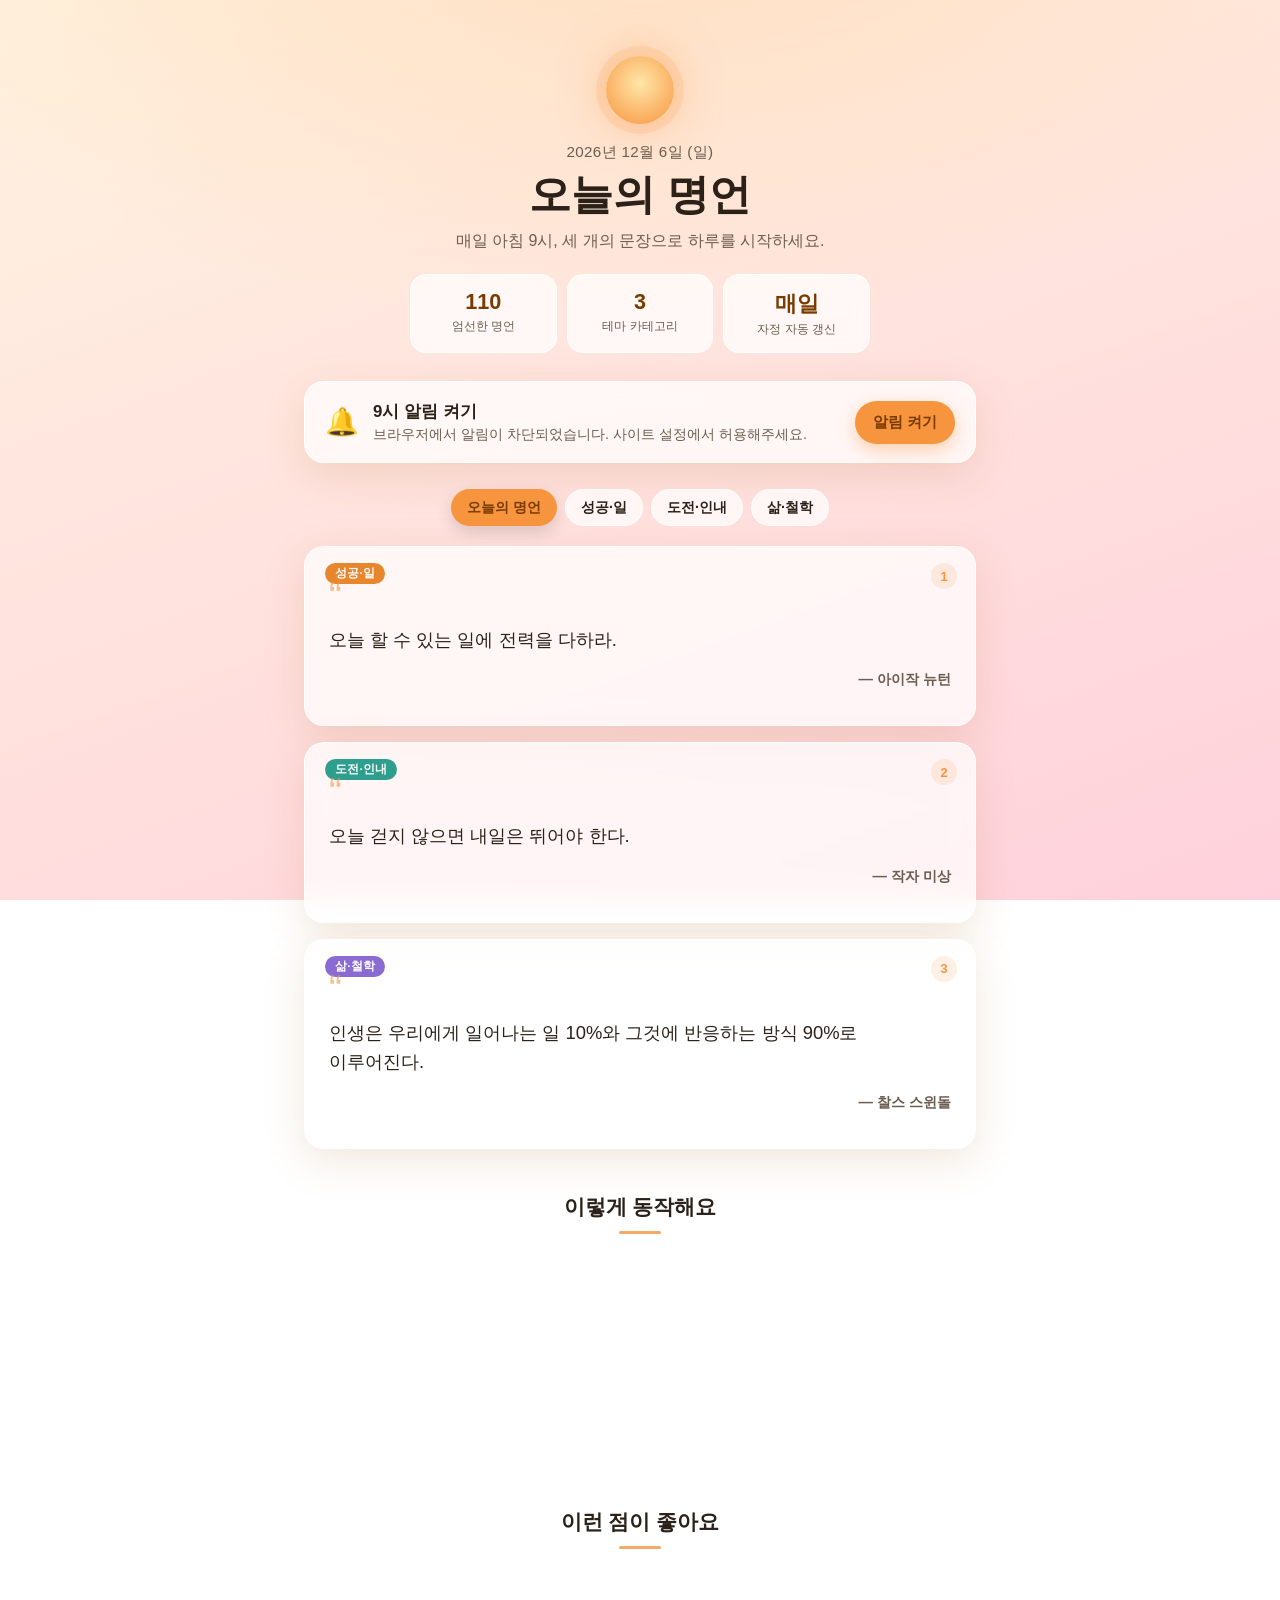
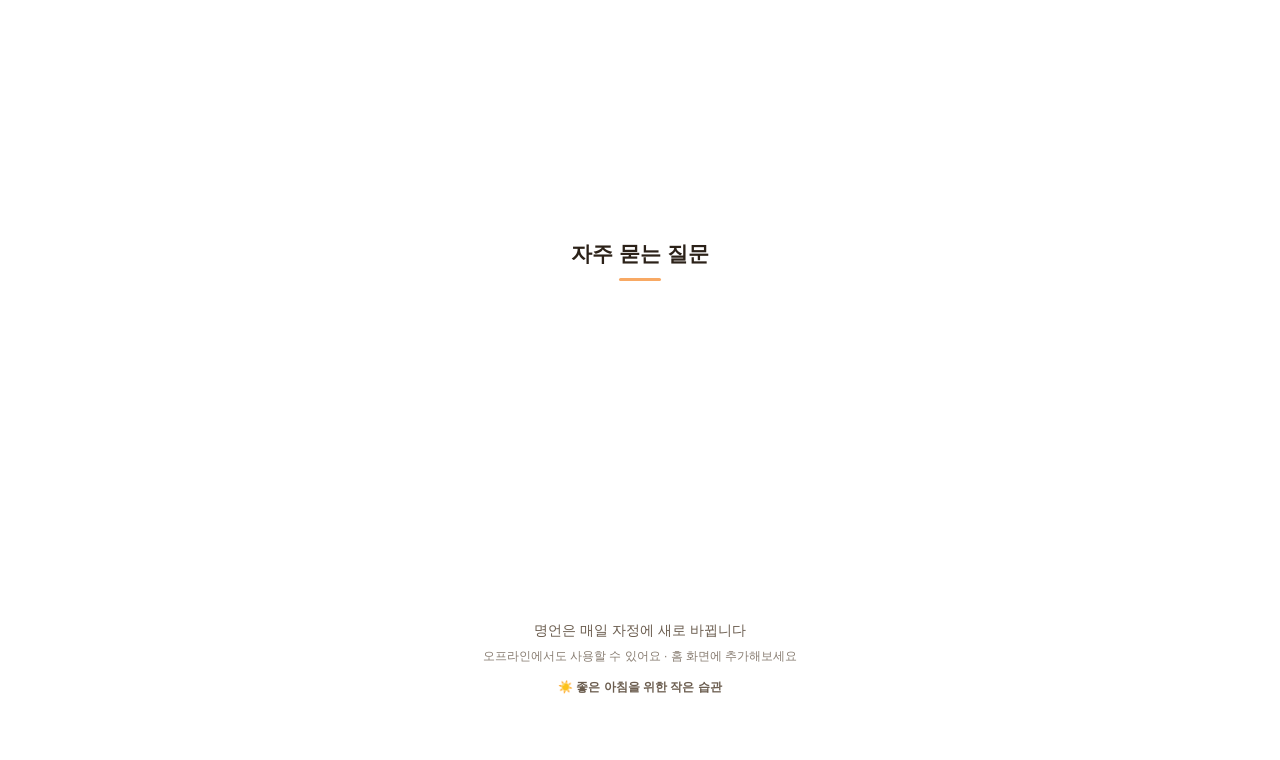
==== commit bab4d05b: "랜딩페이지 콘텐츠 섹션 추가 및 디테일 강화 - 히어로에 서비스 요약 통계(명언 수·카테고리·갱신 주기) 추가 - '이렇게 동작해요' 3단계 안내 섹션 추가 - '이런 점이 좋아요" ====
--- a/index.html
+++ b/index.html
@@ -4,11 +4,8 @@
   <meta charset="UTF-8" />
   <meta name="viewport" content="width=device-width, initial-scale=1.0" />
   <meta name="theme-color" content="#f7b267" />
-  <title>오늘의 명언 · 매일 아침 9시, 세 문장으로 시작하는 하루</title>
-  <meta name="description" content="매일 아침 9시, 성공·도전·삶 세 분야의 명언 3개를 알림으로 받아보세요. 서버 없이 동작하는 가벼운 PWA. 홈 화면에 추가하고 오프라인에서도." />
-  <meta property="og:title" content="오늘의 명언 · 아침 9시 알림" />
-  <meta property="og:description" content="매일 아침 9시, 세 개의 문장으로 하루를 시작하세요." />
-  <meta property="og:type" content="website" />
+  <title>오늘의 명언 · 아침 9시 알림</title>
+  <meta name="description" content="매일 아침 9시, 성공·도전·삶 세 가지 명언으로 하루를 시작하세요. 설치가 필요 없는 무료 명언 웹앱(PWA)." />
   <link rel="manifest" href="manifest.webmanifest" />
   <link rel="icon" href="icon.svg" type="image/svg+xml" />
   <link rel="apple-touch-icon" href="icon.svg" />
@@ -25,22 +22,13 @@
       <p class="subtitle">매일 아침 9시, 세 개의 문장으로 하루를 시작하세요.</p>
 
       <ul class="stats" aria-label="서비스 요약">
-        <li>
-          <strong id="statCount">110</strong>
-          <span>엄선한 명언</span>
-        </li>
-        <li>
-          <strong>3</strong>
-          <span>분야별 큐레이션</span>
-        </li>
-        <li>
-          <strong>매일 9시</strong>
-          <span>자동 알림</span>
-        </li>
+        <li><strong id="statCount">110</strong><span>엄선한 명언</span></li>
+        <li><strong>3</strong><span>테마 카테고리</span></li>
+        <li><strong>매일</strong><span>자정 자동 갱신</span></li>
       </ul>
     </header>
 
-    <section class="notify-card" aria-labelledby="notifyTitle">
+    <section class="notify-card">
       <div class="notify-info">
         <span class="bell" aria-hidden="true">🔔</span>
         <div>
@@ -54,114 +42,94 @@
       </div>
     </section>
 
-    <section aria-labelledby="todayHeading">
-      <div class="section-head">
-        <h2 id="todayHeading">오늘의 문장</h2>
-        <button id="refreshBtn" class="link-btn" type="button" title="오늘의 명언을 다시 불러옵니다">↻ 새로고침</button>
-      </div>
-      <nav class="chips" id="chips" aria-label="카테고리 필터"></nav>
-      <div class="quotes" id="quotes" aria-live="polite"></div>
-    </section>
+    <nav class="chips" id="chips" aria-label="카테고리 필터"></nav>
 
-    <section class="how" aria-labelledby="howHeading">
-      <h2 id="howHeading">이렇게 동작해요</h2>
+    <section class="quotes" id="quotes" aria-live="polite"></section>
+
+    <!-- 이렇게 동작해요 -->
+    <section class="section how">
+      <h2 class="section-title">이렇게 동작해요</h2>
       <ol class="steps">
-        <li>
+        <li class="step">
           <span class="step-num" aria-hidden="true">1</span>
-          <h3>알림을 켭니다</h3>
-          <p>“알림 켜기”를 누르고 권한을 허용하면 준비 끝. 계정 가입도, 로그인도 필요 없습니다.</p>
+          <h3>알림을 켜요</h3>
+          <p>버튼 한 번으로 브라우저 알림 권한을 허용하면 준비 끝. 회원가입도, 설치도 필요 없어요.</p>
         </li>
-        <li>
+        <li class="step">
           <span class="step-num" aria-hidden="true">2</span>
           <h3>매일 아침 9시</h3>
-          <p>성공·도전·삶 세 분야에서 한 문장씩, 오늘만의 명언 3개가 알림으로 도착합니다.</p>
+          <p>성공·도전·삶 세 카테고리에서 하나씩, 오늘의 명언 3개를 알림으로 보내드려요.</p>
         </li>
-        <li>
+        <li class="step">
           <span class="step-num" aria-hidden="true">3</span>
-          <h3>자정에 새로고침</h3>
-          <p>날짜를 시드로 결정되기에 같은 날엔 늘 같은 문장, 자정이 지나면 새 문장으로 바뀝니다.</p>
+          <h3>자정에 새로 고침</h3>
+          <p>날짜를 시드로 결정되어, 같은 날엔 늘 같은 명언. 자정이 지나면 새 문장으로 바뀝니다.</p>
         </li>
       </ol>
     </section>
 
-    <section class="cats" aria-labelledby="catsHeading">
-      <h2 id="catsHeading">세 가지 결</h2>
-      <div class="cat-grid">
-        <article class="cat-card cat-success">
-          <span class="cat-dot" aria-hidden="true"></span>
-          <h3>성공·일</h3>
-          <p>더 나은 결과와 성장을 향한 문장. 일과 목표에 동기가 필요할 때.</p>
-          <span class="cat-count" data-cat="success">— 개</span>
-        </article>
-        <article class="cat-card cat-challenge">
-          <span class="cat-dot" aria-hidden="true"></span>
-          <h3>도전·인내</h3>
-          <p>넘어져도 다시 일어서게 하는 문장. 버티는 하루가 필요할 때.</p>
-          <span class="cat-count" data-cat="challenge">— 개</span>
-        </article>
-        <article class="cat-card cat-life">
-          <span class="cat-dot" aria-hidden="true"></span>
-          <h3>삶·철학</h3>
-          <p>잠시 멈춰 생각하게 하는 문장. 마음을 고르고 싶을 때.</p>
-          <span class="cat-count" data-cat="life">— 개</span>
-        </article>
-      </div>
-    </section>
-
-    <section class="features" aria-labelledby="featHeading">
-      <h2 id="featHeading">가볍지만 든든하게</h2>
-      <div class="feat-grid">
-        <div class="feat">
-          <span class="feat-ico" aria-hidden="true">📴</span>
-          <h3>오프라인에서도</h3>
-          <p>한 번 열어두면 인터넷이 없어도 동작합니다. 모든 명언이 앱 안에 담겨 있어요.</p>
+    <!-- 이런 점이 좋아요 -->
+    <section class="section features">
+      <h2 class="section-title">이런 점이 좋아요</h2>
+      <div class="feature-grid">
+        <div class="feature">
+          <span class="feature-ico" aria-hidden="true">🗂️</span>
+          <div class="feature-body">
+            <h3>세 가지 테마</h3>
+            <p>성공·일, 도전·인내, 삶·철학. 오늘 필요한 분야만 골라볼 수 있어요.</p>
+          </div>
         </div>
-        <div class="feat">
-          <span class="feat-ico" aria-hidden="true">📱</span>
-          <h3>홈 화면에 추가</h3>
-          <p>PWA라서 앱처럼 설치돼요. 스토어 없이 브라우저 메뉴 한 번이면 됩니다.</p>
+        <div class="feature">
+          <span class="feature-ico" aria-hidden="true">📴</span>
+          <div class="feature-body">
+            <h3>오프라인 지원</h3>
+            <p>명언이 앱 안에 내장되어 네트워크 없이도 동작하는 PWA입니다.</p>
+          </div>
         </div>
-        <div class="feat">
-          <span class="feat-ico" aria-hidden="true">🌗</span>
-          <h3>라이트·다크 자동</h3>
-          <p>기기 테마에 맞춰 낮과 밤의 색으로 부드럽게 전환됩니다.</p>
+        <div class="feature">
+          <span class="feature-ico" aria-hidden="true">🌗</span>
+          <div class="feature-body">
+            <h3>라이트·다크 모드</h3>
+            <p>기기 설정에 맞춰 자동으로 밝기가 전환돼 눈이 편안해요.</p>
+          </div>
         </div>
-        <div class="feat">
-          <span class="feat-ico" aria-hidden="true">🔒</span>
-          <h3>가입 없이, 추적 없이</h3>
-          <p>계정도 서버도 없습니다. 설정은 이 기기 안에만 저장돼요.</p>
+        <div class="feature">
+          <span class="feature-ico" aria-hidden="true">🔒</span>
+          <div class="feature-body">
+            <h3>서버 없이 안전하게</h3>
+            <p>계정도, 데이터 수집도 없습니다. 모든 동작은 내 브라우저 안에서만.</p>
+          </div>
         </div>
       </div>
     </section>
 
-    <section class="faq" aria-labelledby="faqHeading">
-      <h2 id="faqHeading">자주 묻는 질문</h2>
+    <!-- 자주 묻는 질문 -->
+    <section class="section faq">
+      <h2 class="section-title">자주 묻는 질문</h2>
       <details>
         <summary>앱을 닫아도 9시에 알림이 오나요?</summary>
-        <p>이 앱은 서버가 없는 정적 사이트라, 브라우저(또는 설치된 앱)가 실행 중일 때 알림이 표시됩니다. 일부 브라우저는 백그라운드 동기화로 닫혀 있어도 알림을 시도하지만, 기기·OS에 따라 다릅니다. 완전 종료 상태에서 100% 보장되는 알림은 서버 푸시가 필요해요.</p>
+        <p>브라우저나 설치한 앱이 실행 중이면 오전 9시에 알림이 표시됩니다. 일부 브라우저는 백그라운드 동기화로 닫혀 있어도 알림을 시도하지만(best-effort), 모든 기기에서 100% 보장되는 알림은 서버 기반 웹 푸시가 필요해 이 버전에는 포함되지 않습니다.</p>
       </details>
       <details>
-        <summary>매일 같은 명언이 나오나요?</summary>
-        <p>같은 날에는 항상 같은 3개가 표시되고, 자정이 지나면 새 문장으로 바뀝니다. 날짜를 기준으로 결정되기 때문에 어떤 기기에서 봐도 그날의 문장은 동일합니다.</p>
+        <summary>매일 다른 명언이 나오나요?</summary>
+        <p>네. 날짜를 기준으로 결정되어 같은 날에는 누구에게나 같은 3개가 보이고, 자정이 지나면 새 명언으로 바뀝니다.</p>
       </details>
       <details>
-        <summary>알림을 껐다가 다시 켤 수 있나요?</summary>
-        <p>네. 알림 카드의 버튼으로 언제든 켜고 끌 수 있습니다. 브라우저에서 차단했다면 사이트 설정에서 알림을 다시 허용해 주세요.</p>
+        <summary>홈 화면에 추가할 수 있나요?</summary>
+        <p>PWA라서 브라우저의 "홈 화면에 추가" 기능으로 설치하면 일반 앱처럼 아이콘으로 실행할 수 있어요.</p>
       </details>
       <details>
-        <summary>비용이 드나요?</summary>
-        <p>완전 무료입니다. 계정도, 결제도 없습니다.</p>
+        <summary>개인정보를 수집하나요?</summary>
+        <p>아니요. 서버가 없는 정적 사이트이며 알림 설정 같은 값만 내 브라우저(localStorage)에 저장됩니다.</p>
       </details>
     </section>
 
     <footer class="foot">
-      <p class="foot-tagline">좋은 문장 하나가 하루의 결을 바꿉니다.</p>
       <button id="shuffleHint" class="link" disabled>명언은 매일 자정에 새로 바뀝니다</button>
       <p class="tiny" id="swStatus"></p>
+      <p class="tiny made">☀️ 좋은 아침을 위한 작은 습관</p>
     </footer>
   </main>
-
-  <div class="toast" id="toast" role="status" aria-live="polite" hidden></div>
 
   <script src="quotes.js"></script>
   <script src="app.js"></script>
--- a/styles.css
+++ b/styles.css
@@ -73,43 +73,21 @@
 .stats {
   list-style: none;
   display: flex; justify-content: center; flex-wrap: wrap;
-  gap: clamp(14px, 6vw, 40px);
-  margin: 26px auto 0;
+  gap: 10px;
+  margin: 22px auto 0;
   max-width: 460px;
 }
-.stats li { display: flex; flex-direction: column; align-items: center; gap: 2px; }
-.stats strong {
-  font-size: clamp(1.3rem, 5vw, 1.7rem);
-  font-weight: 800; color: var(--accent-ink);
-  background: linear-gradient(180deg, var(--accent), #e8862e);
-  -webkit-background-clip: text; background-clip: text;
-  -webkit-text-fill-color: transparent;
-}
-.stats span { font-size: 0.78rem; color: var(--ink-soft); letter-spacing: 0.01em; }
-@media (prefers-color-scheme: dark) {
-  .stats strong { -webkit-text-fill-color: initial; color: var(--accent); background: none; }
-}
-
-/* Section headings */
-h2 {
-  font-size: clamp(1.25rem, 4vw, 1.55rem);
-  text-align: center; margin: 8px 0 18px;
-  letter-spacing: -0.01em;
-}
-section { margin-top: clamp(40px, 8vw, 64px); }
-.section-head {
-  display: flex; align-items: center; justify-content: space-between;
-  gap: 12px; margin-bottom: 14px;
-}
-.section-head h2 { margin: 0; text-align: left; }
-.link-btn {
-  background: none; border: none; cursor: pointer;
-  color: var(--ink-soft); font-family: inherit; font-size: 0.85rem; font-weight: 600;
-  padding: 6px 10px; border-radius: 999px;
-  transition: background .15s ease, color .15s ease;
-}
-.link-btn:hover { color: var(--accent-ink); background: rgba(247, 148, 62, 0.14); }
-@media (prefers-color-scheme: dark) { .link-btn:hover { color: var(--accent); } }
+.stats li {
+  flex: 1 1 0; min-width: 110px;
+  background: var(--card);
+  border: 1px solid var(--card-border);
+  backdrop-filter: blur(8px);
+  border-radius: 16px;
+  padding: 14px 10px;
+}
+.stats strong { display: block; font-size: 1.35rem; color: var(--accent-ink); }
+@media (prefers-color-scheme: dark) { .stats strong { color: var(--ink); } }
+.stats span { display: block; font-size: 0.78rem; color: var(--ink-soft); margin-top: 3px; }
 
 /* Notify card */
 .notify-card {
@@ -121,12 +99,7 @@
   border-radius: 20px;
   padding: 18px 20px;
   box-shadow: var(--shadow);
-  margin-top: 26px;
-  position: relative; overflow: hidden;
-}
-.notify-card::before {
-  content: ""; position: absolute; inset: 0 auto 0 0; width: 4px;
-  background: linear-gradient(180deg, var(--accent), #e8862e);
+  margin-bottom: 26px;
 }
 .notify-info { display: flex; gap: 14px; align-items: center; min-width: 220px; flex: 1; }
 .bell { font-size: 1.7rem; }
@@ -196,16 +169,12 @@
   border: 1px solid var(--card-border);
   backdrop-filter: blur(12px);
   border-radius: 20px;
-  padding: 48px 24px 16px;
+  padding: 48px 24px 20px;
   box-shadow: var(--shadow);
   position: relative;
   opacity: 0;
   transform: translateY(14px);
   animation: pop .5s ease forwards;
-  transition: transform .18s ease, box-shadow .18s ease;
-}
-@media (hover: hover) {
-  .quote:hover { transform: translateY(-3px); box-shadow: 0 18px 48px rgba(180, 120, 60, 0.26); }
 }
 .quote:nth-child(1) { animation-delay: .05s; }
 .quote:nth-child(2) { animation-delay: .16s; }
@@ -214,21 +183,6 @@
 .quote .mark { font-size: 2.4rem; line-height: 0; color: var(--accent); opacity: .6; }
 .quote p { font-size: 1.15rem; line-height: 1.6; margin: 12px 0 14px; word-break: keep-all; }
 .quote .author { color: var(--ink-soft); font-size: 0.9rem; text-align: right; font-weight: 600; }
-.quote .actions {
-  display: flex; gap: 6px; justify-content: flex-end;
-  margin-top: 12px; padding-top: 12px;
-  border-top: 1px solid var(--card-border);
-}
-.icon-btn {
-  background: transparent; border: none; cursor: pointer;
-  color: var(--ink-soft); font-family: inherit; font-size: 0.82rem; font-weight: 600;
-  display: inline-flex; align-items: center; gap: 5px;
-  padding: 7px 12px; border-radius: 999px;
-  transition: background .15s ease, color .15s ease, transform .12s ease;
-}
-.icon-btn:hover { background: rgba(247, 148, 62, 0.14); color: var(--accent-ink); }
-.icon-btn:active { transform: scale(0.94); }
-@media (prefers-color-scheme: dark) { .icon-btn:hover { color: var(--accent); } }
 .quote .num {
   position: absolute; top: 16px; right: 18px;
   font-size: 0.8rem; font-weight: 700; color: var(--accent);
@@ -237,109 +191,99 @@
   display: grid; place-items: center;
 }
 
+/* Content sections */
+.section { margin-top: 44px; }
+.section-title {
+  font-size: 1.3rem;
+  text-align: center;
+  margin-bottom: 22px;
+  position: relative;
+}
+.section-title::after {
+  content: "";
+  display: block;
+  width: 42px; height: 3px;
+  margin: 10px auto 0;
+  border-radius: 3px;
+  background: var(--accent);
+  opacity: .8;
+}
+
 /* How it works — steps */
-.steps { list-style: none; display: grid; gap: 16px; }
-@media (min-width: 640px) { .steps { grid-template-columns: repeat(3, 1fr); } }
-.steps li {
-  background: var(--card);
-  border: 1px solid var(--card-border);
-  backdrop-filter: blur(12px);
-  border-radius: 18px; padding: 22px 20px;
-  box-shadow: var(--shadow);
+.steps { list-style: none; display: grid; gap: 14px; }
+@media (min-width: 620px) { .steps { grid-template-columns: repeat(3, 1fr); } }
+.step {
+  background: var(--card);
+  border: 1px solid var(--card-border);
+  backdrop-filter: blur(12px);
+  border-radius: 18px;
+  padding: 22px 20px 20px;
+  box-shadow: var(--shadow);
+  position: relative;
 }
 .step-num {
   display: grid; place-items: center;
-  width: 34px; height: 34px; border-radius: 50%;
+  width: 34px; height: 34px;
+  border-radius: 50%;
   background: var(--accent); color: var(--accent-ink);
-  font-weight: 800; font-size: 0.95rem; margin-bottom: 12px;
-}
-.steps h3 { font-size: 1.02rem; margin-bottom: 6px; }
-.steps p { color: var(--ink-soft); font-size: 0.9rem; line-height: 1.55; word-break: keep-all; }
-
-/* Category cards */
-.cat-grid { display: grid; gap: 14px; }
-@media (min-width: 640px) { .cat-grid { grid-template-columns: repeat(3, 1fr); } }
-.cat-card {
-  background: var(--card);
-  border: 1px solid var(--card-border);
-  backdrop-filter: blur(12px);
-  border-radius: 18px; padding: 20px;
-  box-shadow: var(--shadow);
-  position: relative; overflow: hidden;
-}
-.cat-card::after {
-  content: ""; position: absolute; top: 0; left: 0; right: 0; height: 4px;
-}
-.cat-card.cat-success::after { background: var(--c-success); }
-.cat-card.cat-challenge::after { background: var(--c-challenge); }
-.cat-card.cat-life::after { background: var(--c-life); }
-.cat-dot { display: inline-block; width: 12px; height: 12px; border-radius: 50%; margin-bottom: 10px; }
-.cat-card.cat-success .cat-dot { background: var(--c-success); }
-.cat-card.cat-challenge .cat-dot { background: var(--c-challenge); }
-.cat-card.cat-life .cat-dot { background: var(--c-life); }
-.cat-card h3 { font-size: 1.05rem; margin-bottom: 6px; }
-.cat-card p { color: var(--ink-soft); font-size: 0.9rem; line-height: 1.55; word-break: keep-all; }
-.cat-count { display: inline-block; margin-top: 12px; font-size: 0.8rem; font-weight: 700; color: var(--ink-soft); opacity: .85; }
-
-/* Features */
-.feat-grid { display: grid; gap: 14px; }
-@media (min-width: 560px) { .feat-grid { grid-template-columns: repeat(2, 1fr); } }
-.feat {
+  font-weight: 800; font-size: 1rem;
+  margin-bottom: 12px;
+  box-shadow: 0 6px 16px rgba(247, 148, 62, 0.35);
+}
+.step h3 { font-size: 1.05rem; margin-bottom: 6px; }
+.step p { color: var(--ink-soft); font-size: 0.9rem; line-height: 1.55; word-break: keep-all; }
+
+/* Features grid */
+.feature-grid { display: grid; gap: 14px; grid-template-columns: 1fr; }
+@media (min-width: 620px) { .feature-grid { grid-template-columns: 1fr 1fr; } }
+.feature {
   display: flex; gap: 14px; align-items: flex-start;
   background: var(--card);
   border: 1px solid var(--card-border);
   backdrop-filter: blur(12px);
-  border-radius: 18px; padding: 18px 20px;
-  box-shadow: var(--shadow);
-}
-.feat-ico { font-size: 1.6rem; line-height: 1; flex-shrink: 0; }
-.feat h3 { font-size: 1rem; margin-bottom: 4px; }
-.feat p { color: var(--ink-soft); font-size: 0.88rem; line-height: 1.5; word-break: keep-all; }
+  border-radius: 18px;
+  padding: 18px 20px;
+  box-shadow: var(--shadow);
+}
+.feature-ico { font-size: 1.6rem; line-height: 1; flex-shrink: 0; }
+.feature > div, .feature-body { min-width: 0; }
+.feature h3 { font-size: 1rem; margin-bottom: 4px; word-break: keep-all; }
+.feature p { color: var(--ink-soft); font-size: 0.88rem; line-height: 1.5; word-break: keep-all; }
 
 /* FAQ */
 .faq details {
   background: var(--card);
   border: 1px solid var(--card-border);
   backdrop-filter: blur(12px);
-  border-radius: 16px; padding: 4px 20px;
-  box-shadow: var(--shadow);
-  margin-bottom: 12px;
+  border-radius: 16px;
+  padding: 4px 20px;
+  box-shadow: var(--shadow);
+  margin-bottom: 10px;
+  overflow: hidden;
 }
 .faq summary {
   cursor: pointer; list-style: none;
-  font-weight: 700; font-size: 0.98rem;
-  padding: 16px 28px 16px 0; position: relative;
+  padding: 15px 30px 15px 0;
+  font-weight: 600; font-size: 0.98rem;
+  position: relative;
 }
 .faq summary::-webkit-details-marker { display: none; }
 .faq summary::after {
-  content: "+"; position: absolute; right: 0; top: 50%;
-  transform: translateY(-50%); font-size: 1.3rem; font-weight: 400;
-  color: var(--accent); transition: transform .2s ease;
+  content: "+";
+  position: absolute; right: 0; top: 50%;
+  transform: translateY(-50%);
+  font-size: 1.4rem; font-weight: 400;
+  color: var(--accent);
+  transition: transform .2s ease;
 }
 .faq details[open] summary::after { content: "−"; }
-.faq details p { color: var(--ink-soft); font-size: 0.9rem; line-height: 1.6; padding-bottom: 16px; word-break: keep-all; }
+.faq details p {
+  color: var(--ink-soft); font-size: 0.9rem; line-height: 1.6;
+  padding: 0 0 16px; word-break: keep-all;
+}
 
 /* Footer */
-.foot { text-align: center; margin-top: clamp(48px, 9vw, 72px); }
-.foot-tagline { font-size: 0.95rem; color: var(--ink-soft); margin-bottom: 14px; font-weight: 600; }
+.foot { text-align: center; margin-top: 44px; }
 .link { background: none; border: none; color: var(--ink-soft); font-size: 0.85rem; font-family: inherit; }
 .tiny { font-size: 0.75rem; color: var(--ink-soft); margin-top: 8px; opacity: .8; }
-
-/* Toast */
-.toast {
-  position: fixed; left: 50%; bottom: 28px; transform: translateX(-50%) translateY(20px);
-  background: var(--ink); color: var(--bg1);
-  font-size: 0.9rem; font-weight: 600;
-  padding: 12px 20px; border-radius: 999px;
-  box-shadow: 0 10px 30px rgba(0, 0, 0, 0.28);
-  opacity: 0; pointer-events: none;
-  transition: opacity .25s ease, transform .25s ease;
-  z-index: 20;
-}
-.toast.show { opacity: 1; transform: translateX(-50%) translateY(0); }
-
-/* Reduced motion */
-@media (prefers-reduced-motion: reduce) {
-  *, *::before, *::after { animation: none !important; transition: none !important; }
-  .quote { opacity: 1; transform: none; }
-}
+.foot .made { margin-top: 14px; opacity: 1; font-weight: 600; }
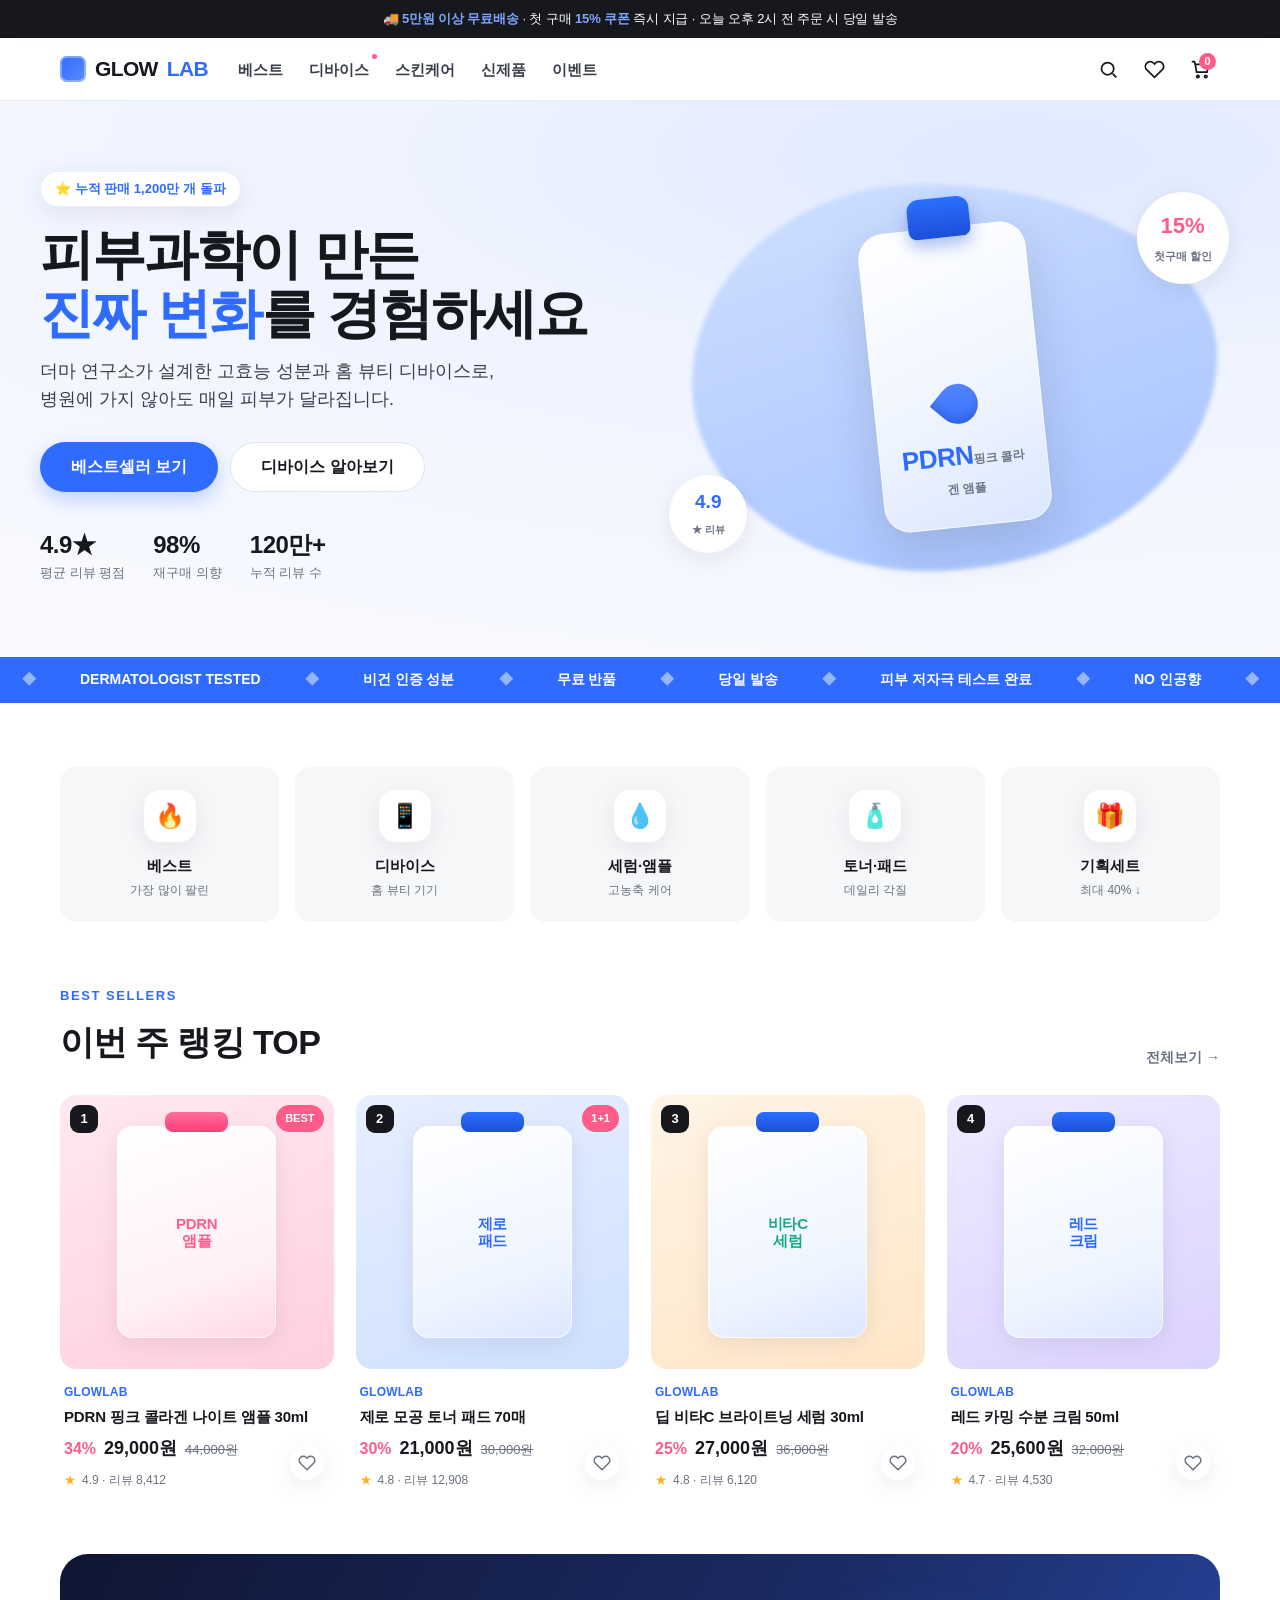
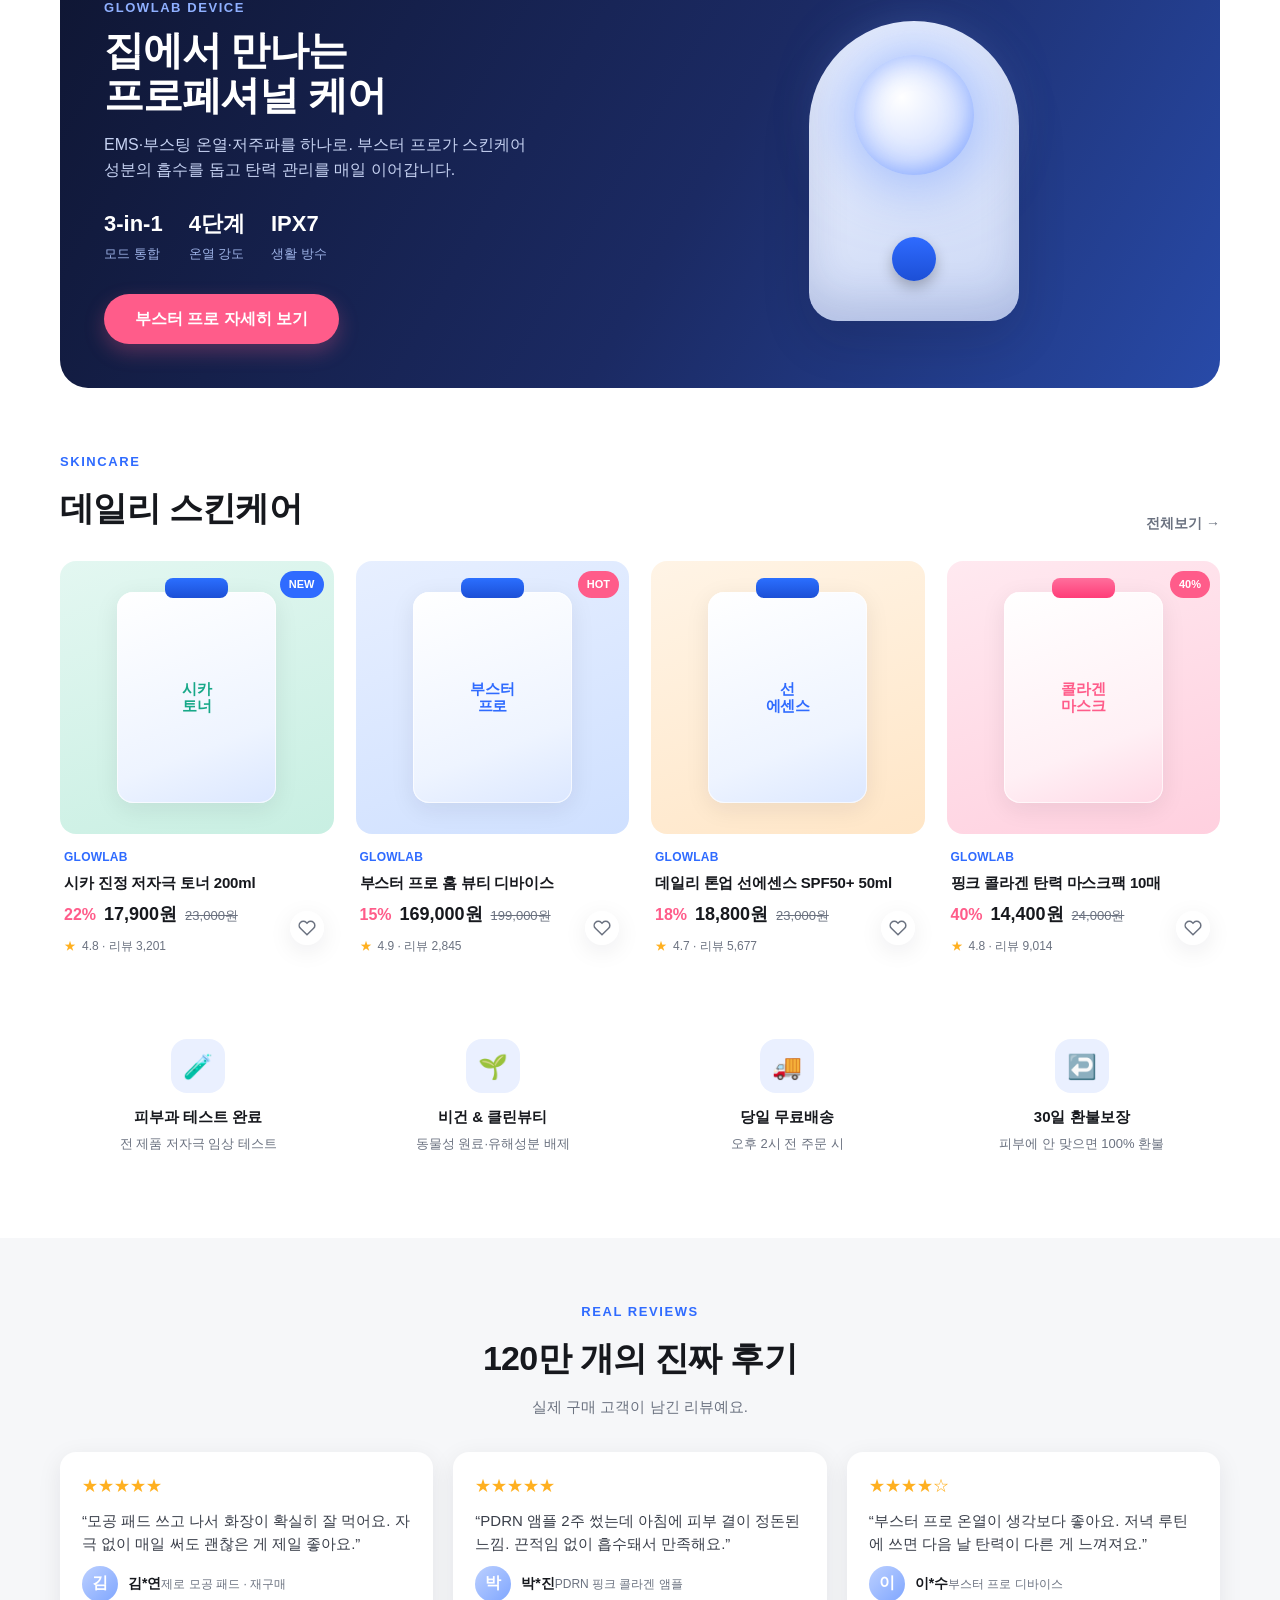
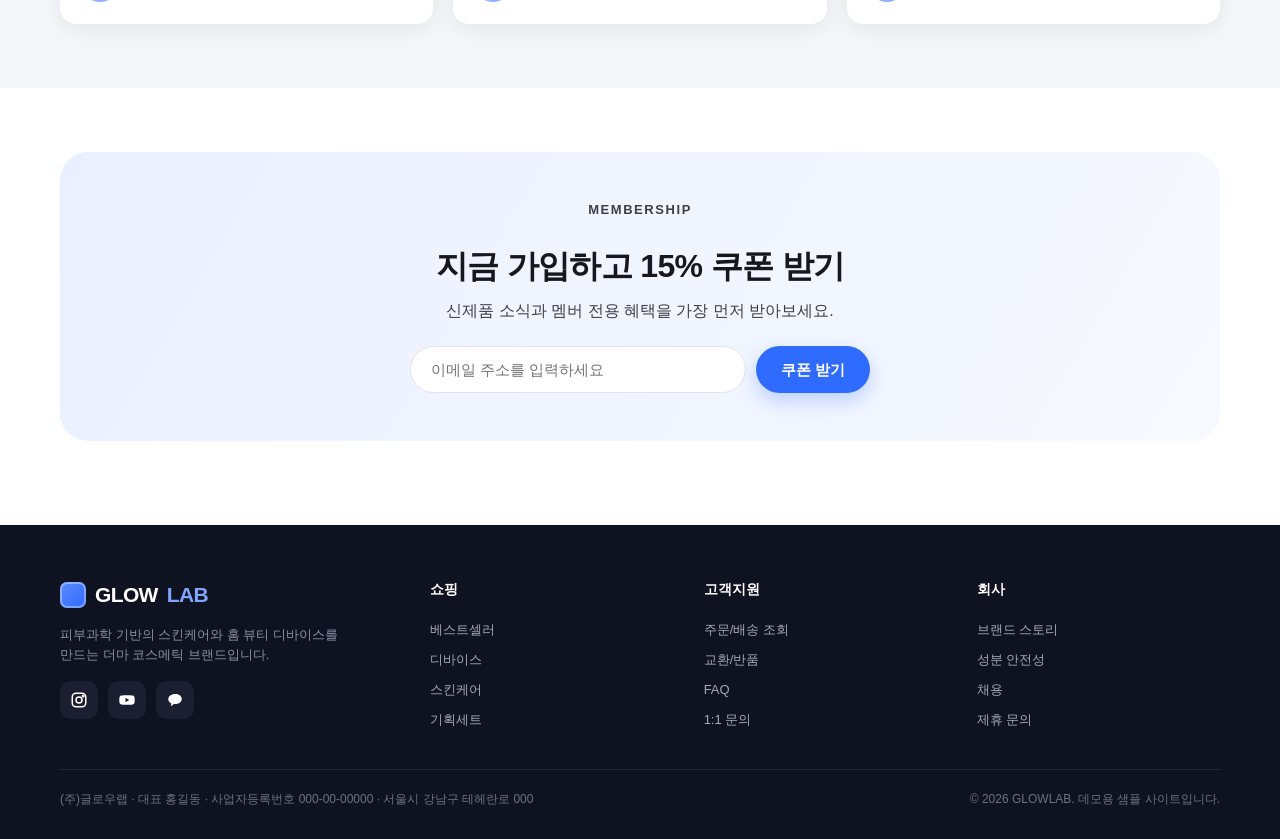
==== commit 845db8e1: "메디큐브 스타일 뷰티 커머스 홈 + 상세페이지 구현 - index.html: 공지바/헤더/히어로/카테고리/베스트/디바이스/스킨케어/리뷰/뉴스레터/푸터 - product.html: " ====
--- a/index.html
+++ b/index.html
@@ -3,135 +3,262 @@
 <head>
   <meta charset="UTF-8" />
   <meta name="viewport" content="width=device-width, initial-scale=1.0" />
-  <meta name="theme-color" content="#f7b267" />
-  <title>오늘의 명언 · 아침 9시 알림</title>
-  <meta name="description" content="매일 아침 9시, 성공·도전·삶 세 가지 명언으로 하루를 시작하세요. 설치가 필요 없는 무료 명언 웹앱(PWA)." />
+  <meta name="theme-color" content="#2f6bff" />
+  <title>GLOWLAB · 피부과학이 만든 뷰티</title>
+  <meta name="description" content="글로우랩 - 피부과학 기반 스킨케어와 홈 뷰티 디바이스. 제로 모공 패드, PDRN 핑크 콜라겐 앰플, 부스터 프로 디바이스." />
   <link rel="manifest" href="manifest.webmanifest" />
   <link rel="icon" href="icon.svg" type="image/svg+xml" />
   <link rel="apple-touch-icon" href="icon.svg" />
   <link rel="stylesheet" href="styles.css" />
 </head>
 <body>
-  <div class="bg"></div>
-
-  <main class="wrap">
-    <header class="hero">
-      <div class="sun" aria-hidden="true"></div>
-      <p class="date" id="date">—</p>
-      <h1>오늘의 명언</h1>
-      <p class="subtitle">매일 아침 9시, 세 개의 문장으로 하루를 시작하세요.</p>
-
-      <ul class="stats" aria-label="서비스 요약">
-        <li><strong id="statCount">110</strong><span>엄선한 명언</span></li>
-        <li><strong>3</strong><span>테마 카테고리</span></li>
-        <li><strong>매일</strong><span>자정 자동 갱신</span></li>
-      </ul>
-    </header>
-
-    <section class="notify-card">
-      <div class="notify-info">
-        <span class="bell" aria-hidden="true">🔔</span>
-        <div>
-          <p class="notify-title" id="notifyTitle">9시 알림 켜기</p>
-          <p class="notify-desc" id="notifyDesc">매일 오전 9시에 오늘의 명언 알림을 받아보세요.</p>
-        </div>
-      </div>
-      <div class="notify-actions">
-        <button id="enableBtn" class="btn primary">알림 켜기</button>
-        <button id="testBtn" class="btn ghost" hidden>테스트 알림</button>
-      </div>
-    </section>
-
-    <nav class="chips" id="chips" aria-label="카테고리 필터"></nav>
-
-    <section class="quotes" id="quotes" aria-live="polite"></section>
-
-    <!-- 이렇게 동작해요 -->
-    <section class="section how">
-      <h2 class="section-title">이렇게 동작해요</h2>
-      <ol class="steps">
-        <li class="step">
-          <span class="step-num" aria-hidden="true">1</span>
-          <h3>알림을 켜요</h3>
-          <p>버튼 한 번으로 브라우저 알림 권한을 허용하면 준비 끝. 회원가입도, 설치도 필요 없어요.</p>
-        </li>
-        <li class="step">
-          <span class="step-num" aria-hidden="true">2</span>
-          <h3>매일 아침 9시</h3>
-          <p>성공·도전·삶 세 카테고리에서 하나씩, 오늘의 명언 3개를 알림으로 보내드려요.</p>
-        </li>
-        <li class="step">
-          <span class="step-num" aria-hidden="true">3</span>
-          <h3>자정에 새로 고침</h3>
-          <p>날짜를 시드로 결정되어, 같은 날엔 늘 같은 명언. 자정이 지나면 새 문장으로 바뀝니다.</p>
-        </li>
-      </ol>
-    </section>
-
-    <!-- 이런 점이 좋아요 -->
-    <section class="section features">
-      <h2 class="section-title">이런 점이 좋아요</h2>
-      <div class="feature-grid">
-        <div class="feature">
-          <span class="feature-ico" aria-hidden="true">🗂️</span>
-          <div class="feature-body">
-            <h3>세 가지 테마</h3>
-            <p>성공·일, 도전·인내, 삶·철학. 오늘 필요한 분야만 골라볼 수 있어요.</p>
+  <!-- Announcement -->
+  <div class="announce">🚚 <b>5만원 이상 무료배송</b> · 첫 구매 <b>15% 쿠폰</b> 즉시 지급 · 오늘 오후 2시 전 주문 시 당일 발송</div>
+
+  <!-- Navbar -->
+  <header class="nav">
+    <div class="container nav-inner">
+      <a class="brand" href="index.html">
+        <span class="cube" aria-hidden="true"></span>GLOW<em>LAB</em>
+      </a>
+      <nav class="nav-menu" aria-label="주요 메뉴">
+        <a href="#best">베스트</a>
+        <a href="#device" class="hot">디바이스</a>
+        <a href="#skincare">스킨케어</a>
+        <a href="product.html">신제품</a>
+        <a href="#event">이벤트</a>
+      </nav>
+      <div class="nav-actions">
+        <button class="icon-btn" aria-label="검색">
+          <svg viewBox="0 0 24 24" fill="none" stroke="currentColor" stroke-width="2"><circle cx="11" cy="11" r="7"/><path d="m21 21-4.3-4.3"/></svg>
+        </button>
+        <button class="icon-btn" aria-label="위시리스트">
+          <svg viewBox="0 0 24 24" fill="none" stroke="currentColor" stroke-width="2"><path d="M20.8 4.6a5.5 5.5 0 0 0-7.8 0L12 5.6l-1-1a5.5 5.5 0 1 0-7.8 7.8l1 1L12 21l7.8-7.6 1-1a5.5 5.5 0 0 0 0-7.8z"/></svg>
+        </button>
+        <button class="icon-btn" id="cartBtn" aria-label="장바구니">
+          <svg viewBox="0 0 24 24" fill="none" stroke="currentColor" stroke-width="2"><path d="M6 6h15l-1.5 9h-12z"/><path d="M6 6 5 3H2"/><circle cx="9" cy="20" r="1.4"/><circle cx="18" cy="20" r="1.4"/></svg>
+          <span class="cart-count" id="cartCount">0</span>
+        </button>
+        <button class="icon-btn hamburger" id="menuBtn" aria-label="메뉴 열기">
+          <svg viewBox="0 0 24 24" fill="none" stroke="currentColor" stroke-width="2"><path d="M3 6h18M3 12h18M3 18h18"/></svg>
+        </button>
+      </div>
+    </div>
+  </header>
+
+  <!-- Hero -->
+  <section class="hero">
+    <div class="container hero-inner">
+      <div class="hero-copy">
+        <span class="hero-badge">⭐ 누적 판매 1,200만 개 돌파</span>
+        <h1>피부과학이 만든<br /><span class="hl">진짜 변화</span>를 경험하세요</h1>
+        <p class="lead">더마 연구소가 설계한 고효능 성분과 홈 뷰티 디바이스로,
+          병원에 가지 않아도 매일 피부가 달라집니다.</p>
+        <div class="hero-cta">
+          <a href="product.html" class="btn primary lg">베스트셀러 보기</a>
+          <a href="#device" class="btn outline lg">디바이스 알아보기</a>
+        </div>
+        <div class="hero-stats">
+          <div><div class="num">4.9★</div><div class="lbl">평균 리뷰 평점</div></div>
+          <div><div class="num">98%</div><div class="lbl">재구매 의향</div></div>
+          <div><div class="num">120만+</div><div class="lbl">누적 리뷰 수</div></div>
+        </div>
+      </div>
+      <div class="hero-visual" aria-hidden="true">
+        <div class="blob"></div>
+        <div class="bottle">
+          <span class="cap"></span>
+          <span class="drop"></span>
+          <span class="label"><span class="k">PDRN</span><span class="t">핑크 콜라겐 앰플</span></span>
+        </div>
+        <div class="spark a"><div><div class="n">15%</div><small>첫구매 할인</small></div></div>
+        <div class="spark b"><div><div class="n">4.9</div><small>★ 리뷰</small></div></div>
+      </div>
+    </div>
+  </section>
+
+  <!-- Marquee -->
+  <div class="marquee" aria-hidden="true">
+    <ul>
+      <li>DERMATOLOGIST TESTED</li><li>비건 인증 성분</li><li>무료 반품</li>
+      <li>당일 발송</li><li>피부 저자극 테스트 완료</li><li>NO 인공향</li>
+      <li>DERMATOLOGIST TESTED</li><li>비건 인증 성분</li><li>무료 반품</li>
+      <li>당일 발송</li><li>피부 저자극 테스트 완료</li><li>NO 인공향</li>
+    </ul>
+  </div>
+
+  <!-- Category quick links -->
+  <section class="section">
+    <div class="container">
+      <div class="cats">
+        <a class="cat" href="#best"><div class="ico">🔥</div><b>베스트</b><span>가장 많이 팔린</span></a>
+        <a class="cat" href="#device"><div class="ico">📱</div><b>디바이스</b><span>홈 뷰티 기기</span></a>
+        <a class="cat" href="#skincare"><div class="ico">💧</div><b>세럼·앰플</b><span>고농축 케어</span></a>
+        <a class="cat" href="#skincare"><div class="ico">🧴</div><b>토너·패드</b><span>데일리 각질</span></a>
+        <a class="cat" href="#event"><div class="ico">🎁</div><b>기획세트</b><span>최대 40% ↓</span></a>
+      </div>
+    </div>
+  </section>
+
+  <!-- Best sellers -->
+  <section class="section" id="best" style="padding-top:0">
+    <div class="container">
+      <div class="section-head">
+        <div>
+          <p class="eyebrow">Best Sellers</p>
+          <h2 class="section-title">이번 주 랭킹 TOP</h2>
+        </div>
+        <a class="more" href="product.html">전체보기 →</a>
+      </div>
+      <div class="grid" id="bestGrid"><!-- injected by main.js --></div>
+    </div>
+  </section>
+
+  <!-- Device / tech banner -->
+  <section class="section" id="device" style="padding-top:0">
+    <div class="container">
+      <div class="tech">
+        <div class="tech-inner">
+          <div>
+            <p class="eyebrow">GLOWLAB DEVICE</p>
+            <h2>집에서 만나는<br />프로페셔널 케어</h2>
+            <p>EMS·부스팅 온열·저주파를 하나로. 부스터 프로가 스킨케어 성분의 흡수를 돕고
+              탄력 관리를 매일 이어갑니다.</p>
+            <div class="feat">
+              <div><b>3-in-1</b><span>모드 통합</span></div>
+              <div><b>4단계</b><span>온열 강도</span></div>
+              <div><b>IPX7</b><span>생활 방수</span></div>
+            </div>
+            <a href="product.html" class="btn pink lg">부스터 프로 자세히 보기</a>
           </div>
-        </div>
-        <div class="feature">
-          <span class="feature-ico" aria-hidden="true">📴</span>
-          <div class="feature-body">
-            <h3>오프라인 지원</h3>
-            <p>명언이 앱 안에 내장되어 네트워크 없이도 동작하는 PWA입니다.</p>
+          <div class="device" aria-hidden="true">
+            <span class="glow"></span>
+            <span class="btn-dot"></span>
           </div>
         </div>
-        <div class="feature">
-          <span class="feature-ico" aria-hidden="true">🌗</span>
-          <div class="feature-body">
-            <h3>라이트·다크 모드</h3>
-            <p>기기 설정에 맞춰 자동으로 밝기가 전환돼 눈이 편안해요.</p>
+      </div>
+    </div>
+  </section>
+
+  <!-- Skincare grid -->
+  <section class="section" id="skincare" style="padding-top:0">
+    <div class="container">
+      <div class="section-head">
+        <div>
+          <p class="eyebrow">Skincare</p>
+          <h2 class="section-title">데일리 스킨케어</h2>
+        </div>
+        <a class="more" href="product.html">전체보기 →</a>
+      </div>
+      <div class="grid" id="skincareGrid"><!-- injected by main.js --></div>
+    </div>
+  </section>
+
+  <!-- Benefits -->
+  <section class="section" style="padding-top:0">
+    <div class="container">
+      <div class="benefits">
+        <div class="benefit"><div class="ic">🧪</div><b>피부과 테스트 완료</b><p>전 제품 저자극 임상 테스트</p></div>
+        <div class="benefit"><div class="ic">🌱</div><b>비건 & 클린뷰티</b><p>동물성 원료·유해성분 배제</p></div>
+        <div class="benefit"><div class="ic">🚚</div><b>당일 무료배송</b><p>오후 2시 전 주문 시</p></div>
+        <div class="benefit"><div class="ic">↩️</div><b>30일 환불보장</b><p>피부에 안 맞으면 100% 환불</p></div>
+      </div>
+    </div>
+  </section>
+
+  <!-- Reviews -->
+  <section class="section reviews">
+    <div class="container">
+      <div class="center" style="margin-bottom:34px">
+        <p class="eyebrow">Real Reviews</p>
+        <h2 class="section-title">120만 개의 진짜 후기</h2>
+        <p class="section-sub">실제 구매 고객이 남긴 리뷰예요.</p>
+      </div>
+      <div class="rev-grid">
+        <article class="rev">
+          <div class="stars">★★★★★</div>
+          <p>“모공 패드 쓰고 나서 화장이 확실히 잘 먹어요. 자극 없이 매일 써도 괜찮은 게 제일 좋아요.”</p>
+          <div class="who"><div class="av">김</div><div><b>김*연</b><span>제로 모공 패드 · 재구매</span></div></div>
+        </article>
+        <article class="rev">
+          <div class="stars">★★★★★</div>
+          <p>“PDRN 앰플 2주 썼는데 아침에 피부 결이 정돈된 느낌. 끈적임 없이 흡수돼서 만족해요.”</p>
+          <div class="who"><div class="av">박</div><div><b>박*진</b><span>PDRN 핑크 콜라겐 앰플</span></div></div>
+        </article>
+        <article class="rev">
+          <div class="stars">★★★★☆</div>
+          <p>“부스터 프로 온열이 생각보다 좋아요. 저녁 루틴에 쓰면 다음 날 탄력이 다른 게 느껴져요.”</p>
+          <div class="who"><div class="av">이</div><div><b>이*수</b><span>부스터 프로 디바이스</span></div></div>
+        </article>
+      </div>
+    </div>
+  </section>
+
+  <!-- Event / newsletter -->
+  <section class="section" id="event">
+    <div class="container">
+      <div class="news">
+        <p class="eyebrow">Membership</p>
+        <h2>지금 가입하고 15% 쿠폰 받기</h2>
+        <p>신제품 소식과 멤버 전용 혜택을 가장 먼저 받아보세요.</p>
+        <form id="newsForm">
+          <input type="email" placeholder="이메일 주소를 입력하세요" required aria-label="이메일" />
+          <button type="submit" class="btn primary">쿠폰 받기</button>
+        </form>
+      </div>
+    </div>
+  </section>
+
+  <!-- Footer -->
+  <footer class="footer">
+    <div class="container">
+      <div class="cols">
+        <div>
+          <div class="brand"><span class="cube" aria-hidden="true"></span>GLOW<em style="color:#7fa6ff;font-style:normal">LAB</em></div>
+          <p class="desc">피부과학 기반의 스킨케어와 홈 뷰티 디바이스를 만드는 더마 코스메틱 브랜드입니다.</p>
+          <div class="socials">
+            <a href="#" aria-label="인스타그램"><svg viewBox="0 0 24 24" fill="none" stroke="#fff" stroke-width="2"><rect x="3" y="3" width="18" height="18" rx="5"/><circle cx="12" cy="12" r="4"/><circle cx="17.5" cy="6.5" r="1" fill="#fff"/></svg></a>
+            <a href="#" aria-label="유튜브"><svg viewBox="0 0 24 24" fill="#fff"><path d="M22 8.2a3 3 0 0 0-2.1-2.1C18.1 5.6 12 5.6 12 5.6s-6.1 0-7.9.5A3 3 0 0 0 2 8.2 31 31 0 0 0 1.7 12 31 31 0 0 0 2 15.8a3 3 0 0 0 2.1 2.1c1.8.5 7.9.5 7.9.5s6.1 0 7.9-.5a3 3 0 0 0 2.1-2.1c.3-1.2.3-3.8.3-3.8s0-2.6-.3-3.8zM10 15V9l5 3z"/></svg></a>
+            <a href="#" aria-label="카카오"><svg viewBox="0 0 24 24" fill="#fff"><path d="M12 4C7 4 3 7.1 3 10.9c0 2.4 1.7 4.6 4.2 5.8-.2.7-.7 2.6-.8 3 0 .3.2.3.4.2.2-.1 2.7-1.8 3.8-2.6.5.1 1 .1 1.4.1 5 0 9-3.1 9-6.9S17 4 12 4z"/></svg></a>
           </div>
         </div>
-        <div class="feature">
-          <span class="feature-ico" aria-hidden="true">🔒</span>
-          <div class="feature-body">
-            <h3>서버 없이 안전하게</h3>
-            <p>계정도, 데이터 수집도 없습니다. 모든 동작은 내 브라우저 안에서만.</p>
-          </div>
-        </div>
-      </div>
-    </section>
-
-    <!-- 자주 묻는 질문 -->
-    <section class="section faq">
-      <h2 class="section-title">자주 묻는 질문</h2>
-      <details>
-        <summary>앱을 닫아도 9시에 알림이 오나요?</summary>
-        <p>브라우저나 설치한 앱이 실행 중이면 오전 9시에 알림이 표시됩니다. 일부 브라우저는 백그라운드 동기화로 닫혀 있어도 알림을 시도하지만(best-effort), 모든 기기에서 100% 보장되는 알림은 서버 기반 웹 푸시가 필요해 이 버전에는 포함되지 않습니다.</p>
-      </details>
-      <details>
-        <summary>매일 다른 명언이 나오나요?</summary>
-        <p>네. 날짜를 기준으로 결정되어 같은 날에는 누구에게나 같은 3개가 보이고, 자정이 지나면 새 명언으로 바뀝니다.</p>
-      </details>
-      <details>
-        <summary>홈 화면에 추가할 수 있나요?</summary>
-        <p>PWA라서 브라우저의 "홈 화면에 추가" 기능으로 설치하면 일반 앱처럼 아이콘으로 실행할 수 있어요.</p>
-      </details>
-      <details>
-        <summary>개인정보를 수집하나요?</summary>
-        <p>아니요. 서버가 없는 정적 사이트이며 알림 설정 같은 값만 내 브라우저(localStorage)에 저장됩니다.</p>
-      </details>
-    </section>
-
-    <footer class="foot">
-      <button id="shuffleHint" class="link" disabled>명언은 매일 자정에 새로 바뀝니다</button>
-      <p class="tiny" id="swStatus"></p>
-      <p class="tiny made">☀️ 좋은 아침을 위한 작은 습관</p>
-    </footer>
-  </main>
-
-  <script src="quotes.js"></script>
-  <script src="app.js"></script>
+        <div>
+          <h4>쇼핑</h4>
+          <a href="#best">베스트셀러</a><a href="#device">디바이스</a><a href="#skincare">스킨케어</a><a href="#event">기획세트</a>
+        </div>
+        <div>
+          <h4>고객지원</h4>
+          <a href="#">주문/배송 조회</a><a href="#">교환/반품</a><a href="#">FAQ</a><a href="#">1:1 문의</a>
+        </div>
+        <div>
+          <h4>회사</h4>
+          <a href="#">브랜드 스토리</a><a href="#">성분 안전성</a><a href="#">채용</a><a href="#">제휴 문의</a>
+        </div>
+      </div>
+      <div class="legal">
+        <span>(주)글로우랩 · 대표 홍길동 · 사업자등록번호 000-00-00000 · 서울시 강남구 테헤란로 000</span>
+        <span>© 2026 GLOWLAB. 데모용 샘플 사이트입니다.</span>
+      </div>
+    </div>
+  </footer>
+
+  <!-- Mobile drawer -->
+  <div class="drawer" id="drawer">
+    <div class="scrim" data-close></div>
+    <div class="panel">
+      <button class="icon-btn close" id="drawerClose" aria-label="닫기">
+        <svg viewBox="0 0 24 24" fill="none" stroke="currentColor" stroke-width="2"><path d="M6 6l12 12M18 6 6 18"/></svg>
+      </button>
+      <a class="d-link" href="#best" data-close>베스트</a>
+      <a class="d-link" href="#device" data-close>디바이스</a>
+      <a class="d-link" href="#skincare" data-close>스킨케어</a>
+      <a class="d-link" href="product.html">신제품</a>
+      <a class="d-link" href="#event" data-close>이벤트</a>
+    </div>
+  </div>
+
+  <div class="toast" id="toast"></div>
+
+  <script src="main.js"></script>
 </body>
 </html>
--- a/styles.css
+++ b/styles.css
@@ -1,289 +1,497 @@
+/* =========================================================
+   GLOWLAB — 메디큐브 스타일 뷰티 커머스
+   Design tokens
+   ========================================================= */
 :root {
-  --bg1: #fff3e0;
-  --bg2: #ffe0c2;
-  --bg3: #ffd1dc;
-  --ink: #2b2118;
-  --ink-soft: #6b5d4f;
-  --card: rgba(255, 255, 255, 0.72);
-  --card-border: rgba(255, 255, 255, 0.9);
-  --accent: #f7943e;
-  --accent-ink: #7a3b00;
-  --shadow: 0 12px 40px rgba(180, 120, 60, 0.18);
-}
-
-@media (prefers-color-scheme: dark) {
-  :root {
-    --bg1: #1a1626;
-    --bg2: #23203a;
-    --bg3: #2b1e33;
-    --ink: #f3ece2;
-    --ink-soft: #b6ab9c;
-    --card: rgba(40, 36, 54, 0.66);
-    --card-border: rgba(255, 255, 255, 0.08);
-    --accent: #f7b267;
-    --accent-ink: #1a1626;
-    --shadow: 0 12px 40px rgba(0, 0, 0, 0.45);
-  }
-}
-
-* { box-sizing: border-box; margin: 0; padding: 0; }
-
-html, body {
-  min-height: 100%;
-  font-family: -apple-system, BlinkMacSystemFont, "Segoe UI", "Apple SD Gothic Neo",
-    "Noto Sans KR", "Malgun Gothic", sans-serif;
+  --blue: #2f6bff;
+  --blue-dark: #1c4fd6;
+  --blue-soft: #eaf0ff;
+  --pink: #ff5c8a;
+  --pink-soft: #ffe7ee;
+  --ink: #16181d;
+  --ink-2: #3a3f4a;
+  --gray: #6b7280;
+  --line: #ececf0;
+  --line-2: #e2e4ea;
+  --bg: #ffffff;
+  --bg-soft: #f6f7f9;
+  --bg-soft-2: #f0f2f6;
+  --star: #ffb020;
+  --radius: 16px;
+  --radius-sm: 10px;
+  --shadow: 0 6px 24px rgba(20, 24, 35, 0.08);
+  --shadow-lg: 0 18px 50px rgba(20, 24, 35, 0.14);
+  --maxw: 1200px;
+  --nav-h: 62px;
+  --font: "Pretendard", "Pretendard Variable", -apple-system, BlinkMacSystemFont,
+    "Apple SD Gothic Neo", "Segoe UI", Roboto, "Noto Sans KR", "Malgun Gothic", sans-serif;
+}
+
+* { box-sizing: border-box; }
+html { scroll-behavior: smooth; }
+body {
+  margin: 0;
+  font-family: var(--font);
   color: var(--ink);
+  background: var(--bg);
+  line-height: 1.55;
   -webkit-font-smoothing: antialiased;
-}
-
-.bg {
-  position: fixed;
-  inset: 0;
-  z-index: -1;
-  background:
-    radial-gradient(1200px 600px at 50% -10%, var(--bg2), transparent 70%),
-    linear-gradient(160deg, var(--bg1), var(--bg3));
-}
-
-.wrap {
-  max-width: 720px;
-  margin: 0 auto;
-  padding: clamp(24px, 5vw, 56px) clamp(16px, 4vw, 24px) 64px;
-}
-
-/* Hero */
-.hero { text-align: center; margin-bottom: 28px; }
-.sun {
-  width: 68px; height: 68px;
-  margin: 0 auto 18px;
-  border-radius: 50%;
-  background: radial-gradient(circle at 50% 40%, #ffe6a8, var(--accent));
-  box-shadow: 0 0 0 10px rgba(247, 148, 62, 0.15), 0 0 46px rgba(247, 148, 62, 0.5);
-  animation: rise 1.1s cubic-bezier(.2,.7,.2,1) both;
-}
-@keyframes rise {
-  from { transform: translateY(16px) scale(.85); opacity: 0; }
-  to { transform: none; opacity: 1; }
-}
-.date { color: var(--ink-soft); font-size: 0.95rem; letter-spacing: 0.02em; }
-.hero h1 { font-size: clamp(1.9rem, 6vw, 2.6rem); margin: 4px 0 8px; }
-.subtitle { color: var(--ink-soft); font-size: 1rem; }
-
-/* Hero stats */
-.stats {
-  list-style: none;
-  display: flex; justify-content: center; flex-wrap: wrap;
-  gap: 10px;
-  margin: 22px auto 0;
-  max-width: 460px;
-}
-.stats li {
-  flex: 1 1 0; min-width: 110px;
-  background: var(--card);
-  border: 1px solid var(--card-border);
-  backdrop-filter: blur(8px);
-  border-radius: 16px;
-  padding: 14px 10px;
-}
-.stats strong { display: block; font-size: 1.35rem; color: var(--accent-ink); }
-@media (prefers-color-scheme: dark) { .stats strong { color: var(--ink); } }
-.stats span { display: block; font-size: 0.78rem; color: var(--ink-soft); margin-top: 3px; }
-
-/* Notify card */
-.notify-card {
-  display: flex; flex-wrap: wrap; gap: 16px;
-  align-items: center; justify-content: space-between;
-  background: var(--card);
-  border: 1px solid var(--card-border);
-  backdrop-filter: blur(12px);
-  border-radius: 20px;
-  padding: 18px 20px;
-  box-shadow: var(--shadow);
-  margin-bottom: 26px;
-}
-.notify-info { display: flex; gap: 14px; align-items: center; min-width: 220px; flex: 1; }
-.bell { font-size: 1.7rem; }
-.notify-title { font-weight: 700; font-size: 1.05rem; }
-.notify-desc { color: var(--ink-soft); font-size: 0.9rem; margin-top: 2px; }
-.notify-actions { display: flex; gap: 10px; }
-
+  text-rendering: optimizeLegibility;
+}
+img { max-width: 100%; display: block; }
+a { color: inherit; text-decoration: none; }
+button { font-family: inherit; cursor: pointer; }
+ul { margin: 0; padding: 0; list-style: none; }
+
+.container { width: 100%; max-width: var(--maxw); margin: 0 auto; padding: 0 20px; }
+.section { padding: 64px 0; }
+.eyebrow {
+  color: var(--blue);
+  font-weight: 800;
+  font-size: 13px;
+  letter-spacing: 0.12em;
+  text-transform: uppercase;
+  margin: 0 0 10px;
+}
+.section-title { font-size: clamp(24px, 3.4vw, 34px); font-weight: 800; letter-spacing: -0.02em; margin: 0; }
+.section-sub { color: var(--gray); margin: 10px 0 0; font-size: 15px; }
+.center { text-align: center; }
+
+/* Buttons */
 .btn {
-  border: none; cursor: pointer;
-  font-size: 0.95rem; font-weight: 600;
-  padding: 11px 18px; border-radius: 999px;
-  transition: transform .12s ease, box-shadow .12s ease, opacity .12s ease;
-  font-family: inherit;
-}
-.btn:active { transform: scale(0.96); }
-.btn.primary { background: var(--accent); color: var(--accent-ink); box-shadow: 0 6px 18px rgba(247, 148, 62, 0.4); }
-.btn.ghost { background: transparent; color: var(--ink); border: 1.5px solid var(--card-border); }
-.btn:disabled { opacity: 0.55; cursor: default; box-shadow: none; }
-
-/* Category chips */
-.chips {
-  display: flex; flex-wrap: wrap; gap: 8px;
-  justify-content: center;
-  margin-bottom: 20px;
-}
-.chip {
-  border: 1.5px solid var(--card-border);
-  background: var(--card);
-  backdrop-filter: blur(8px);
-  color: var(--ink);
-  font-family: inherit; font-size: 0.88rem; font-weight: 600;
-  padding: 8px 15px; border-radius: 999px; cursor: pointer;
-  transition: transform .12s ease, box-shadow .12s ease, background .12s ease, color .12s ease;
-}
-.chip:active { transform: scale(0.95); }
-.chip.active {
-  color: #fff; border-color: transparent;
-  box-shadow: 0 6px 16px rgba(0, 0, 0, 0.14);
-}
-.chip.active { background: var(--accent); color: var(--accent-ink); }
-.chip.active.cat-success { background: var(--c-success); color: #fff; }
-.chip.active.cat-challenge { background: var(--c-challenge); color: #fff; }
-.chip.active.cat-life { background: var(--c-life); color: #fff; }
-
-/* Category colors */
-:root {
-  --c-success: #e8862e;
-  --c-challenge: #2e9e8f;
-  --c-life: #8a6bd1;
-}
-
-/* Category badge on cards */
-.badge {
-  position: absolute; top: 16px; left: 20px;
-  font-size: 0.72rem; font-weight: 700;
-  padding: 3px 10px; border-radius: 999px;
-  color: #fff; letter-spacing: 0.02em;
-}
-.badge.cat-success { background: var(--c-success); }
-.badge.cat-challenge { background: var(--c-challenge); }
-.badge.cat-life { background: var(--c-life); }
-
-/* Quotes */
-.quotes { display: grid; gap: 16px; }
-.quote {
-  background: var(--card);
-  border: 1px solid var(--card-border);
-  backdrop-filter: blur(12px);
-  border-radius: 20px;
-  padding: 48px 24px 20px;
-  box-shadow: var(--shadow);
-  position: relative;
-  opacity: 0;
-  transform: translateY(14px);
-  animation: pop .5s ease forwards;
-}
-.quote:nth-child(1) { animation-delay: .05s; }
-.quote:nth-child(2) { animation-delay: .16s; }
-.quote:nth-child(3) { animation-delay: .27s; }
-@keyframes pop { to { opacity: 1; transform: none; } }
-.quote .mark { font-size: 2.4rem; line-height: 0; color: var(--accent); opacity: .6; }
-.quote p { font-size: 1.15rem; line-height: 1.6; margin: 12px 0 14px; word-break: keep-all; }
-.quote .author { color: var(--ink-soft); font-size: 0.9rem; text-align: right; font-weight: 600; }
-.quote .num {
-  position: absolute; top: 16px; right: 18px;
-  font-size: 0.8rem; font-weight: 700; color: var(--accent);
-  background: rgba(247, 148, 62, 0.14);
-  width: 26px; height: 26px; border-radius: 50%;
+  display: inline-flex; align-items: center; justify-content: center; gap: 8px;
+  border: 1px solid transparent; border-radius: 999px;
+  padding: 13px 24px; font-weight: 700; font-size: 15px; line-height: 1;
+  transition: transform .12s ease, background .18s ease, box-shadow .18s ease, border-color .18s;
+  background: var(--bg-soft); color: var(--ink);
+}
+.btn:hover { transform: translateY(-1px); }
+.btn:active { transform: translateY(0); }
+.btn.primary { background: var(--blue); color: #fff; box-shadow: 0 8px 20px rgba(47,107,255,.28); }
+.btn.primary:hover { background: var(--blue-dark); }
+.btn.dark { background: var(--ink); color: #fff; }
+.btn.pink { background: var(--pink); color: #fff; box-shadow: 0 8px 20px rgba(255,92,138,.28); }
+.btn.outline { background: #fff; border-color: var(--line-2); color: var(--ink); }
+.btn.outline:hover { border-color: var(--ink); }
+.btn.block { width: 100%; }
+.btn.lg { padding: 16px 30px; font-size: 16px; }
+
+/* =========================================================
+   Announcement + Navbar
+   ========================================================= */
+.announce {
+  background: var(--ink); color: #fff; text-align: center;
+  font-size: 13px; letter-spacing: -0.01em; padding: 9px 16px;
+}
+.announce b { color: #7fa6ff; }
+
+.nav {
+  position: sticky; top: 0; z-index: 50;
+  background: rgba(255,255,255,.9);
+  backdrop-filter: saturate(1.2) blur(10px);
+  border-bottom: 1px solid var(--line);
+}
+.nav-inner { height: var(--nav-h); display: flex; align-items: center; gap: 22px; }
+.brand { display: flex; align-items: center; gap: 9px; font-weight: 900; font-size: 21px; letter-spacing: -0.03em; }
+.brand .cube {
+  width: 26px; height: 26px; border-radius: 7px;
+  background: linear-gradient(135deg, var(--blue), #5b8bff);
+  box-shadow: inset 0 0 0 2px rgba(255,255,255,.35);
+}
+.brand em { font-style: normal; color: var(--blue); }
+.nav-menu { display: flex; gap: 26px; margin-left: 8px; }
+.nav-menu a { font-weight: 600; font-size: 15px; color: var(--ink-2); padding: 6px 0; position: relative; }
+.nav-menu a:hover { color: var(--blue); }
+.nav-menu a.hot::after { content: ""; position: absolute; top: 2px; right: -8px; width: 5px; height: 5px; border-radius: 50%; background: var(--pink); }
+.nav-actions { margin-left: auto; display: flex; align-items: center; gap: 6px; }
+.icon-btn {
+  width: 40px; height: 40px; border-radius: 12px; border: none; background: transparent;
+  display: grid; place-items: center; color: var(--ink); position: relative;
+}
+.icon-btn:hover { background: var(--bg-soft); }
+.icon-btn svg { width: 21px; height: 21px; }
+.cart-count {
+  position: absolute; top: 4px; right: 4px; min-width: 17px; height: 17px; padding: 0 4px;
+  background: var(--pink); color: #fff; font-size: 11px; font-weight: 800;
+  border-radius: 999px; display: grid; place-items: center; line-height: 1;
+}
+.hamburger { display: none; }
+
+/* =========================================================
+   Hero
+   ========================================================= */
+.hero {
+  position: relative; overflow: hidden;
+  background: radial-gradient(120% 90% at 80% 10%, #dfe9ff 0%, #eef3ff 40%, #f7f9ff 100%);
+}
+.hero-inner { display: grid; grid-template-columns: 1.05fr 1fr; align-items: center; gap: 30px; padding: 56px 0 60px; }
+.hero-badge {
+  display: inline-flex; align-items: center; gap: 8px; background: #fff; color: var(--blue);
+  border: 1px solid var(--blue-soft); font-weight: 700; font-size: 13px;
+  padding: 7px 14px; border-radius: 999px; box-shadow: var(--shadow);
+}
+.hero h1 { font-size: clamp(32px, 5vw, 54px); line-height: 1.08; letter-spacing: -0.035em; margin: 18px 0 0; font-weight: 900; }
+.hero h1 .hl { color: var(--blue); }
+.hero p.lead { color: var(--ink-2); font-size: clamp(15px, 2vw, 18px); margin: 16px 0 0; max-width: 460px; }
+.hero-cta { display: flex; gap: 12px; margin-top: 28px; flex-wrap: wrap; }
+.hero-stats { display: flex; gap: 28px; margin-top: 34px; }
+.hero-stats .num { font-size: 24px; font-weight: 900; letter-spacing: -0.02em; }
+.hero-stats .lbl { font-size: 13px; color: var(--gray); }
+
+/* Hero visual (CSS product mock) */
+.hero-visual { position: relative; height: 440px; }
+.blob {
+  position: absolute; inset: 6% 4%;
+  background: linear-gradient(160deg, #cfe0ff, #b7ceff 55%, #a7c3ff);
+  border-radius: 44% 56% 55% 45% / 52% 44% 56% 48%;
+  filter: blur(2px);
+  animation: morph 12s ease-in-out infinite;
+}
+@keyframes morph {
+  0%,100% { border-radius: 44% 56% 55% 45% / 52% 44% 56% 48%; }
+  50% { border-radius: 56% 44% 40% 60% / 44% 56% 44% 56%; }
+}
+.bottle {
+  position: absolute; left: 50%; top: 50%; transform: translate(-50%,-50%) rotate(-6deg);
+  width: 168px; height: 300px; border-radius: 26px;
+  background: linear-gradient(160deg, #ffffff, #eef4ff 60%, #dbe7ff);
+  box-shadow: var(--shadow-lg), inset 0 0 0 1px rgba(255,255,255,.7);
+  display: flex; flex-direction: column; align-items: center; justify-content: flex-end; padding-bottom: 26px;
+}
+.bottle .cap { position: absolute; top: -30px; width: 62px; height: 40px; border-radius: 12px 12px 8px 8px; background: linear-gradient(#2b6fff,#1c4fd6); box-shadow: 0 8px 16px rgba(28,79,214,.35); }
+.bottle .label { width: 74%; text-align: center; }
+.bottle .label .k { font-size: 26px; font-weight: 900; color: var(--blue); letter-spacing: -0.02em; }
+.bottle .label .t { font-size: 12px; color: var(--gray); font-weight: 700; margin-top: 4px; }
+.bottle .drop { width: 40px; height: 40px; margin: 0 auto 12px; border-radius: 50% 50% 50% 0; transform: rotate(45deg); background: linear-gradient(135deg,#5b8bff,#2f6bff); box-shadow: inset -4px -4px 8px rgba(0,0,0,.12); }
+.spark { position: absolute; border-radius: 50%; background: #fff; box-shadow: var(--shadow); display: grid; place-items: center; font-weight: 800; text-align: center; }
+.spark.a { width: 92px; height: 92px; right: 2%; top: 8%; }
+.spark.a .n { color: var(--pink); font-size: 22px; }
+.spark.a small { font-size: 11px; color: var(--gray); }
+.spark.b { width: 78px; height: 78px; left: 0; bottom: 10%; }
+.spark.b .n { color: var(--blue); font-size: 19px; }
+.spark.b small { font-size: 10px; color: var(--gray); }
+
+/* Marquee strip */
+.marquee { background: var(--blue); color: #fff; overflow: hidden; white-space: nowrap; }
+.marquee ul { display: inline-flex; gap: 44px; padding: 12px 22px; font-weight: 700; font-size: 14px; animation: scroll 22s linear infinite; }
+.marquee ul li::before { content: "◆"; margin-right: 44px; opacity: .5; }
+@keyframes scroll { to { transform: translateX(-50%); } }
+
+/* =========================================================
+   Category quick links
+   ========================================================= */
+.cats { display: grid; grid-template-columns: repeat(5,1fr); gap: 16px; }
+.cat {
+  background: var(--bg-soft); border-radius: var(--radius); padding: 22px 14px; text-align: center;
+  transition: transform .15s ease, box-shadow .18s ease; border: 1px solid transparent;
+}
+.cat:hover { transform: translateY(-3px); box-shadow: var(--shadow); background: #fff; border-color: var(--line); }
+.cat .ico { width: 52px; height: 52px; margin: 0 auto 12px; border-radius: 16px; display: grid; place-items: center; background: #fff; box-shadow: var(--shadow); font-size: 24px; }
+.cat b { font-size: 15px; font-weight: 700; }
+.cat span { display: block; font-size: 12px; color: var(--gray); margin-top: 2px; }
+
+/* =========================================================
+   Product grid / cards
+   ========================================================= */
+.section-head { display: flex; align-items: flex-end; justify-content: space-between; gap: 16px; margin-bottom: 26px; }
+.section-head a.more { color: var(--gray); font-weight: 700; font-size: 14px; }
+.section-head a.more:hover { color: var(--blue); }
+
+.grid { display: grid; grid-template-columns: repeat(4, 1fr); gap: 22px; }
+.card { position: relative; }
+.card .thumb {
+  position: relative; border-radius: var(--radius); overflow: hidden; aspect-ratio: 1/1;
+  display: grid; place-items: center; transition: transform .2s ease;
+}
+.card:hover .thumb { transform: translateY(-4px); }
+.card .thumb .mock { width: 58%; }
+.card .rank { position: absolute; top: 10px; left: 10px; background: var(--ink); color: #fff; font-weight: 800; font-size: 13px; width: 28px; height: 28px; border-radius: 9px; display: grid; place-items: center; }
+.card .tag { position: absolute; top: 10px; right: 10px; background: var(--pink); color: #fff; font-weight: 700; font-size: 11px; padding: 5px 9px; border-radius: 999px; }
+.card .tag.blue { background: var(--blue); }
+.card .wish { position: absolute; bottom: 10px; right: 10px; width: 34px; height: 34px; border-radius: 50%; background: rgba(255,255,255,.9); border: none; display: grid; place-items: center; box-shadow: var(--shadow); }
+.card .wish svg { width: 18px; height: 18px; color: var(--gray); }
+.card .wish.on svg { color: var(--pink); fill: var(--pink); }
+.card .info { padding: 14px 4px 0; }
+.card .brand-line { font-size: 12px; font-weight: 800; color: var(--blue); letter-spacing: .02em; }
+.card h3 { font-size: 15px; font-weight: 700; margin: 5px 0 8px; line-height: 1.4; letter-spacing: -0.01em; }
+.card .price { display: flex; align-items: baseline; gap: 8px; flex-wrap: wrap; }
+.card .price .off { color: var(--pink); font-weight: 900; font-size: 16px; }
+.card .price .now { font-weight: 900; font-size: 18px; }
+.card .price .was { color: var(--gray); text-decoration: line-through; font-size: 13px; }
+.card .rate { display: flex; align-items: center; gap: 5px; margin-top: 8px; font-size: 12px; color: var(--gray); }
+.card .stars { color: var(--star); letter-spacing: 1px; }
+
+/* thumb color variants */
+.t-blue { background: linear-gradient(160deg,#e7efff,#cfe0ff); }
+.t-pink { background: linear-gradient(160deg,#ffe9f0,#ffd0df); }
+.t-mint { background: linear-gradient(160deg,#e3f7f1,#c8efe2); }
+.t-cream { background: linear-gradient(160deg,#fff4e6,#ffe6c7); }
+.t-lav { background: linear-gradient(160deg,#efeaff,#dcd2ff); }
+
+/* small css bottle mock inside cards */
+.mock { aspect-ratio: 3/4; border-radius: 16px; background: linear-gradient(160deg,#fff,#eef4ff 70%,#dbe7ff); box-shadow: var(--shadow), inset 0 0 0 1px rgba(255,255,255,.7); position: relative; display: grid; place-items: center; }
+.mock::before { content: ""; position: absolute; top: -14px; width: 40%; height: 20px; border-radius: 8px; background: linear-gradient(#2b6fff,#1c4fd6); }
+.mock .mk { font-weight: 900; color: var(--blue); font-size: 15px; letter-spacing: -0.02em; text-align: center; line-height: 1.15; padding: 0 6px; }
+.mock.pink { background: linear-gradient(160deg,#fff,#fff0f5 70%,#ffd9e6); }
+.mock.pink::before { background: linear-gradient(#ff6f9c,#ff3d78); }
+.mock.pink .mk { color: var(--pink); }
+.mock.mint .mk { color: #17a888; }
+.mock.jar { aspect-ratio: 4/3; border-radius: 20px; }
+.mock.jar::before { width: 55%; top: -10px; height: 14px; border-radius: 8px 8px 0 0; }
+
+/* =========================================================
+   Device / tech feature banner
+   ========================================================= */
+.tech { background: linear-gradient(120deg,#0f1633,#1b2a63 55%,#284aa8); color: #fff; border-radius: 28px; overflow: hidden; }
+.tech-inner { display: grid; grid-template-columns: 1fr 1fr; gap: 24px; align-items: center; padding: 44px; }
+.tech .eyebrow { color: #8fb0ff; }
+.tech h2 { font-size: clamp(26px, 3.6vw, 40px); font-weight: 900; letter-spacing: -0.03em; margin: 8px 0 14px; line-height: 1.12; }
+.tech p { color: #c6d2f2; max-width: 440px; }
+.tech .feat { display: flex; gap: 26px; margin: 24px 0 28px; }
+.tech .feat b { display: block; font-size: 22px; }
+.tech .feat span { color: #9db2e6; font-size: 13px; }
+.device {
+  justify-self: center; width: 210px; height: 300px; border-radius: 110px 110px 30px 30px;
+  background: linear-gradient(160deg,#f4f7ff,#c9d6f5); position: relative;
+  box-shadow: var(--shadow-lg), inset 0 -20px 40px rgba(20,40,120,.15);
+}
+.device::before { content: ""; position: absolute; top: 34px; left: 50%; transform: translateX(-50%); width: 120px; height: 120px; border-radius: 50%; background: radial-gradient(circle at 40% 35%, #fff, #d7e2ff 60%, #9db8ff); box-shadow: inset 0 0 30px rgba(47,107,255,.4); }
+.device .btn-dot { position: absolute; bottom: 40px; left: 50%; transform: translateX(-50%); width: 44px; height: 44px; border-radius: 50%; background: linear-gradient(#2f6bff,#1c4fd6); box-shadow: 0 6px 14px rgba(0,0,0,.25); }
+.device .glow { position: absolute; top: 34px; left: 50%; transform: translateX(-50%); width: 120px; height: 120px; border-radius: 50%; box-shadow: 0 0 60px 12px rgba(120,160,255,.6); animation: pulse 2.4s ease-in-out infinite; }
+@keyframes pulse { 0%,100%{opacity:.5} 50%{opacity:1} }
+
+/* =========================================================
+   Reviews
+   ========================================================= */
+.reviews { background: var(--bg-soft); }
+.rev-grid { display: grid; grid-template-columns: repeat(3,1fr); gap: 20px; }
+.rev {
+  background: #fff; border-radius: var(--radius); padding: 22px; box-shadow: var(--shadow);
+  display: flex; flex-direction: column; gap: 10px;
+}
+.rev .stars { color: var(--star); }
+.rev p { margin: 0; font-size: 15px; color: var(--ink-2); }
+.rev .who { display: flex; align-items: center; gap: 10px; margin-top: auto; }
+.rev .who .av { width: 36px; height: 36px; border-radius: 50%; background: linear-gradient(135deg,#bcd0ff,#7fa6ff); color: #fff; display: grid; place-items: center; font-weight: 800; }
+.rev .who b { font-size: 14px; }
+.rev .who span { font-size: 12px; color: var(--gray); }
+
+/* =========================================================
+   Brand story / benefits
+   ========================================================= */
+.benefits { display: grid; grid-template-columns: repeat(4,1fr); gap: 18px; }
+.benefit { text-align: center; padding: 20px; }
+.benefit .ic { width: 54px; height: 54px; border-radius: 16px; background: var(--blue-soft); color: var(--blue); display: grid; place-items: center; margin: 0 auto 12px; font-size: 24px; }
+.benefit b { font-size: 15px; }
+.benefit p { margin: 4px 0 0; font-size: 13px; color: var(--gray); }
+
+/* Newsletter */
+.news { background: linear-gradient(120deg,#eaf0ff,#f6f9ff); border-radius: 28px; padding: 48px; text-align: center; }
+.news h2 { font-size: clamp(24px,3vw,32px); font-weight: 900; letter-spacing: -0.02em; margin: 6px 0 8px; }
+.news p { color: var(--ink-2); margin: 0 0 22px; }
+.news form { display: flex; gap: 10px; max-width: 460px; margin: 0 auto; }
+.news input { flex: 1; border: 1px solid var(--line-2); background: #fff; border-radius: 999px; padding: 14px 20px; font-size: 15px; }
+.news input:focus { outline: none; border-color: var(--blue); }
+
+/* =========================================================
+   Footer
+   ========================================================= */
+.footer { background: #0f1220; color: #c7ccd8; padding: 54px 0 30px; margin-top: 20px; }
+.footer .cols { display: grid; grid-template-columns: 1.4fr 1fr 1fr 1fr; gap: 30px; }
+.footer .brand { color: #fff; margin-bottom: 12px; }
+.footer .brand .cube { background: linear-gradient(135deg,#5b8bff,#2f6bff); }
+.footer p.desc { font-size: 13px; color: #8b91a3; max-width: 280px; }
+.footer h4 { color: #fff; font-size: 14px; margin: 0 0 14px; }
+.footer a { display: block; font-size: 13px; color: #a3a9ba; padding: 5px 0; }
+.footer a:hover { color: #fff; }
+.footer .socials { display: flex; gap: 10px; margin-top: 16px; }
+.footer .socials a { width: 38px; height: 38px; border-radius: 10px; background: #1b1f30; display: grid; place-items: center; }
+.footer .socials svg { width: 18px; height: 18px; }
+.footer .legal { border-top: 1px solid #23283a; margin-top: 34px; padding-top: 20px; font-size: 12px; color: #6c7285; display: flex; justify-content: space-between; gap: 12px; flex-wrap: wrap; }
+
+/* =========================================================
+   PRODUCT DETAIL PAGE
+   ========================================================= */
+.crumb { font-size: 13px; color: var(--gray); padding: 18px 0; }
+.crumb a:hover { color: var(--blue); }
+.crumb span { margin: 0 6px; opacity: .5; }
+
+.pd { display: grid; grid-template-columns: 1fr 1fr; gap: 44px; padding-bottom: 40px; align-items: start; }
+.pd-gallery { position: sticky; top: calc(var(--nav-h) + 16px); }
+.pd-main {
+  border-radius: 22px; aspect-ratio: 1/1; display: grid; place-items: center; overflow: hidden;
+  background: linear-gradient(160deg,#fff0f5,#ffd9e6);
+}
+.pd-main .mock { width: 46%; }
+.pd-thumbs { display: grid; grid-template-columns: repeat(4,1fr); gap: 12px; margin-top: 12px; }
+.pd-thumbs button { border: 2px solid transparent; border-radius: 14px; aspect-ratio: 1/1; display: grid; place-items: center; overflow: hidden; background: var(--bg-soft); padding: 0; }
+.pd-thumbs button.active { border-color: var(--pink); }
+.pd-thumbs .mock { width: 52%; box-shadow: none; }
+
+.pd-info .brand-line { color: var(--pink); font-weight: 800; font-size: 13px; letter-spacing: .04em; }
+.pd-info h1 { font-size: clamp(24px, 3vw, 32px); font-weight: 900; letter-spacing: -0.02em; margin: 8px 0 12px; line-height: 1.25; }
+.pd-rate { display: flex; align-items: center; gap: 10px; font-size: 14px; color: var(--gray); }
+.pd-rate .stars { color: var(--star); }
+.pd-rate a { color: var(--gray); text-decoration: underline; }
+.pd-price { display: flex; align-items: baseline; gap: 10px; margin: 20px 0 4px; flex-wrap: wrap; }
+.pd-price .off { color: var(--pink); font-weight: 900; font-size: 26px; }
+.pd-price .now { font-weight: 900; font-size: 30px; letter-spacing: -0.02em; }
+.pd-price .was { color: var(--gray); text-decoration: line-through; font-size: 16px; }
+.pd-coupon { display: inline-flex; align-items: center; gap: 6px; background: var(--pink-soft); color: #d6316a; font-weight: 700; font-size: 13px; padding: 6px 12px; border-radius: 8px; }
+
+.pd-meta { border-top: 1px solid var(--line); border-bottom: 1px solid var(--line); margin: 22px 0; padding: 6px 0; }
+.pd-meta .row { display: flex; gap: 14px; padding: 12px 0; font-size: 14px; }
+.pd-meta .row .k { width: 84px; color: var(--gray); flex: none; }
+.pd-meta .row .v { color: var(--ink-2); }
+.pd-meta .row .v b { color: var(--blue); }
+
+.pd-options label { display: block; font-size: 13px; font-weight: 700; margin-bottom: 8px; }
+.pd-options select { width: 100%; padding: 14px 16px; border: 1px solid var(--line-2); border-radius: 12px; font-size: 15px; background: #fff; }
+.pd-qty { display: flex; align-items: center; justify-content: space-between; margin: 18px 0; background: var(--bg-soft); border-radius: 12px; padding: 14px 16px; }
+.pd-qty .stepper { display: flex; align-items: center; gap: 4px; }
+.pd-qty .stepper button { width: 32px; height: 32px; border-radius: 8px; border: 1px solid var(--line-2); background: #fff; font-size: 18px; font-weight: 700; display: grid; place-items: center; }
+.pd-qty .stepper span { width: 44px; text-align: center; font-weight: 800; }
+.pd-qty .line-total { text-align: right; }
+.pd-qty .line-total small { color: var(--gray); font-size: 12px; }
+.pd-qty .line-total b { display: block; font-size: 20px; font-weight: 900; }
+.pd-actions { display: grid; grid-template-columns: 52px 1fr 1fr; gap: 10px; }
+.pd-actions .wishbig { border: 1px solid var(--line-2); background: #fff; border-radius: 14px; display: grid; place-items: center; }
+.pd-actions .wishbig svg { width: 22px; height: 22px; color: var(--gray); }
+.pd-actions .wishbig.on svg { color: var(--pink); fill: var(--pink); }
+.pd-actions .btn { border-radius: 14px; }
+.pd-perks { display: flex; gap: 10px; margin-top: 18px; flex-wrap: wrap; }
+.pd-perks .perk { flex: 1; min-width: 120px; background: var(--bg-soft); border-radius: 12px; padding: 12px 14px; font-size: 13px; }
+.pd-perks .perk b { display: block; color: var(--blue); font-size: 14px; margin-bottom: 2px; }
+
+/* Sticky tab nav */
+.pd-tabs { position: sticky; top: var(--nav-h); z-index: 30; background: #fff; border-top: 1px solid var(--line); border-bottom: 1px solid var(--line); overflow-x: auto; }
+.pd-tabs ul { display: flex; gap: 4px; }
+.pd-tabs a { display: block; padding: 16px 22px; font-weight: 700; font-size: 15px; color: var(--gray); border-bottom: 3px solid transparent; white-space: nowrap; }
+.pd-tabs a.active, .pd-tabs a:hover { color: var(--ink); border-color: var(--ink); }
+.pd-tabs .count { color: var(--pink); font-size: 12px; margin-left: 4px; }
+
+/* Detail long content */
+.detail { max-width: 860px; margin: 0 auto; padding: 20px 0; }
+.detail-block { padding: 50px 0; border-bottom: 1px solid var(--line); text-align: center; }
+.detail-block .eyebrow { text-align: center; }
+.detail-block h2 { font-size: clamp(24px,3.4vw,36px); font-weight: 900; letter-spacing: -0.03em; margin: 0 0 14px; line-height: 1.2; }
+.detail-block h2 .hl { color: var(--pink); }
+.detail-block p.big { font-size: clamp(16px,2vw,19px); color: var(--ink-2); max-width: 600px; margin: 0 auto; }
+.detail-hero {
+  margin: 30px auto 0; border-radius: 24px; aspect-ratio: 16/10; max-width: 720px;
+  background: linear-gradient(150deg,#ffe7ee,#ffd0df 60%,#ffbcd2);
   display: grid; place-items: center;
 }
-
-/* Content sections */
-.section { margin-top: 44px; }
-.section-title {
-  font-size: 1.3rem;
-  text-align: center;
-  margin-bottom: 22px;
-  position: relative;
-}
-.section-title::after {
-  content: "";
-  display: block;
-  width: 42px; height: 3px;
-  margin: 10px auto 0;
-  border-radius: 3px;
-  background: var(--accent);
-  opacity: .8;
-}
-
-/* How it works — steps */
-.steps { list-style: none; display: grid; gap: 14px; }
-@media (min-width: 620px) { .steps { grid-template-columns: repeat(3, 1fr); } }
-.step {
-  background: var(--card);
-  border: 1px solid var(--card-border);
-  backdrop-filter: blur(12px);
-  border-radius: 18px;
-  padding: 22px 20px 20px;
-  box-shadow: var(--shadow);
-  position: relative;
-}
-.step-num {
-  display: grid; place-items: center;
-  width: 34px; height: 34px;
-  border-radius: 50%;
-  background: var(--accent); color: var(--accent-ink);
-  font-weight: 800; font-size: 1rem;
-  margin-bottom: 12px;
-  box-shadow: 0 6px 16px rgba(247, 148, 62, 0.35);
-}
-.step h3 { font-size: 1.05rem; margin-bottom: 6px; }
-.step p { color: var(--ink-soft); font-size: 0.9rem; line-height: 1.55; word-break: keep-all; }
-
-/* Features grid */
-.feature-grid { display: grid; gap: 14px; grid-template-columns: 1fr; }
-@media (min-width: 620px) { .feature-grid { grid-template-columns: 1fr 1fr; } }
-.feature {
-  display: flex; gap: 14px; align-items: flex-start;
-  background: var(--card);
-  border: 1px solid var(--card-border);
-  backdrop-filter: blur(12px);
-  border-radius: 18px;
-  padding: 18px 20px;
-  box-shadow: var(--shadow);
-}
-.feature-ico { font-size: 1.6rem; line-height: 1; flex-shrink: 0; }
-.feature > div, .feature-body { min-width: 0; }
-.feature h3 { font-size: 1rem; margin-bottom: 4px; word-break: keep-all; }
-.feature p { color: var(--ink-soft); font-size: 0.88rem; line-height: 1.5; word-break: keep-all; }
-
-/* FAQ */
-.faq details {
-  background: var(--card);
-  border: 1px solid var(--card-border);
-  backdrop-filter: blur(12px);
-  border-radius: 16px;
-  padding: 4px 20px;
-  box-shadow: var(--shadow);
-  margin-bottom: 10px;
-  overflow: hidden;
-}
-.faq summary {
-  cursor: pointer; list-style: none;
-  padding: 15px 30px 15px 0;
-  font-weight: 600; font-size: 0.98rem;
-  position: relative;
-}
-.faq summary::-webkit-details-marker { display: none; }
-.faq summary::after {
-  content: "+";
-  position: absolute; right: 0; top: 50%;
-  transform: translateY(-50%);
-  font-size: 1.4rem; font-weight: 400;
-  color: var(--accent);
-  transition: transform .2s ease;
-}
-.faq details[open] summary::after { content: "−"; }
-.faq details p {
-  color: var(--ink-soft); font-size: 0.9rem; line-height: 1.6;
-  padding: 0 0 16px; word-break: keep-all;
-}
-
-/* Footer */
-.foot { text-align: center; margin-top: 44px; }
-.link { background: none; border: none; color: var(--ink-soft); font-size: 0.85rem; font-family: inherit; }
-.tiny { font-size: 0.75rem; color: var(--ink-soft); margin-top: 8px; opacity: .8; }
-.foot .made { margin-top: 14px; opacity: 1; font-weight: 600; }
+.detail-hero .mock { width: 30%; }
+.stat-row { display: grid; grid-template-columns: repeat(3,1fr); gap: 18px; margin: 34px 0 0; }
+.stat { background: var(--bg-soft); border-radius: 18px; padding: 26px 16px; }
+.stat .n { font-size: clamp(30px,5vw,44px); font-weight: 900; color: var(--pink); letter-spacing: -0.03em; }
+.stat .n small { font-size: 18px; }
+.stat .d { font-size: 13px; color: var(--gray); margin-top: 6px; }
+
+.ing-grid { display: grid; grid-template-columns: repeat(2,1fr); gap: 16px; margin-top: 30px; text-align: left; }
+.ing { display: flex; gap: 14px; background: var(--bg-soft); border-radius: 16px; padding: 20px; align-items: flex-start; }
+.ing .dot { width: 46px; height: 46px; border-radius: 14px; flex: none; display: grid; place-items: center; font-size: 22px; background: #fff; box-shadow: var(--shadow); }
+.ing b { font-size: 16px; }
+.ing p { margin: 4px 0 0; font-size: 14px; color: var(--gray); }
+
+.steps { display: grid; grid-template-columns: repeat(4,1fr); gap: 16px; margin-top: 30px; }
+.step { text-align: center; }
+.step .circle { width: 60px; height: 60px; border-radius: 50%; margin: 0 auto 12px; background: var(--pink-soft); color: var(--pink); font-weight: 900; font-size: 22px; display: grid; place-items: center; }
+.step b { font-size: 15px; }
+.step p { margin: 4px 0 0; font-size: 13px; color: var(--gray); }
+
+.compare { width: 100%; border-collapse: collapse; margin-top: 26px; font-size: 14px; text-align: left; }
+.compare th, .compare td { padding: 15px 16px; border-bottom: 1px solid var(--line); }
+.compare thead th { background: var(--bg-soft); font-weight: 800; }
+.compare td.ours { color: var(--blue); font-weight: 800; }
+.compare tbody tr:hover { background: var(--bg-soft); }
+
+/* review summary block */
+.rev-summary { display: grid; grid-template-columns: 220px 1fr; gap: 30px; align-items: center; background: var(--bg-soft); border-radius: 22px; padding: 30px; margin-bottom: 26px; text-align: left; }
+.rev-summary .score { text-align: center; }
+.rev-summary .score .big { font-size: 52px; font-weight: 900; letter-spacing: -0.03em; }
+.rev-summary .score .stars { color: var(--star); font-size: 20px; }
+.rev-summary .score .cnt { color: var(--gray); font-size: 13px; margin-top: 4px; }
+.bars { display: flex; flex-direction: column; gap: 10px; }
+.bar-row { display: flex; align-items: center; gap: 12px; font-size: 13px; }
+.bar-row .lbl { width: 90px; color: var(--ink-2); }
+.bar-row .track { flex: 1; height: 8px; background: #e4e7ee; border-radius: 999px; overflow: hidden; }
+.bar-row .fill { height: 100%; background: var(--blue); border-radius: 999px; }
+.bar-row .pct { width: 40px; text-align: right; color: var(--gray); }
+
+/* sticky mobile buy bar */
+.buybar {
+  position: fixed; left: 0; right: 0; bottom: 0; z-index: 45;
+  background: rgba(255,255,255,.96); backdrop-filter: blur(8px);
+  border-top: 1px solid var(--line); padding: 12px 16px calc(12px + env(safe-area-inset-bottom));
+  display: none; gap: 12px; align-items: center;
+  box-shadow: 0 -8px 24px rgba(0,0,0,.08);
+}
+.buybar .pinfo { flex: 1; }
+.buybar .pinfo .p { font-weight: 900; font-size: 17px; }
+.buybar .pinfo .p .was { color: var(--gray); text-decoration: line-through; font-size: 12px; font-weight: 600; margin-left: 6px; }
+.buybar .pinfo small { font-size: 12px; color: var(--gray); }
+.buybar .btn { padding: 14px 22px; }
+
+/* toast */
+.toast {
+  position: fixed; left: 50%; bottom: 90px; transform: translateX(-50%) translateY(20px);
+  background: var(--ink); color: #fff; padding: 13px 22px; border-radius: 999px; font-weight: 700;
+  font-size: 14px; box-shadow: var(--shadow-lg); opacity: 0; pointer-events: none;
+  transition: opacity .25s, transform .25s; z-index: 80;
+}
+.toast.show { opacity: 1; transform: translateX(-50%) translateY(0); }
+
+/* mobile nav drawer */
+.drawer { position: fixed; inset: 0; z-index: 60; display: none; }
+.drawer.open { display: block; }
+.drawer .scrim { position: absolute; inset: 0; background: rgba(10,12,20,.45); }
+.drawer .panel { position: absolute; top: 0; right: 0; height: 100%; width: min(80%, 320px); background: #fff; padding: 20px; box-shadow: var(--shadow-lg); transform: translateX(100%); transition: transform .25s ease; overflow-y: auto; }
+.drawer.open .panel { transform: translateX(0); }
+.drawer .panel .close { margin-left: auto; }
+.drawer .panel a.d-link { display: block; padding: 14px 4px; font-size: 17px; font-weight: 700; border-bottom: 1px solid var(--line); }
+
+/* =========================================================
+   Responsive
+   ========================================================= */
+@media (max-width: 980px) {
+  .grid { grid-template-columns: repeat(3,1fr); }
+  .rev-grid { grid-template-columns: 1fr 1fr; }
+  .footer .cols { grid-template-columns: 1fr 1fr; }
+  .tech-inner { grid-template-columns: 1fr; text-align: center; }
+  .tech p, .tech .feat { margin-left: auto; margin-right: auto; }
+  .tech .feat { justify-content: center; }
+}
+@media (max-width: 820px) {
+  .nav-menu { display: none; }
+  .hamburger { display: grid; }
+  .hero-inner { grid-template-columns: 1fr; text-align: center; }
+  .hero p.lead, .hero-cta, .hero-stats { margin-left: auto; margin-right: auto; }
+  .hero-cta, .hero-stats { justify-content: center; }
+  .hero-visual { height: 340px; max-width: 380px; margin: 0 auto; }
+  .pd { grid-template-columns: 1fr; gap: 24px; }
+  .pd-gallery { position: static; }
+  .pd-actions { grid-template-columns: 48px 1fr 1fr; }
+  .buybar { display: flex; }
+  body.pd-page { padding-bottom: 80px; }
+  .rev-summary { grid-template-columns: 1fr; text-align: center; }
+}
+@media (max-width: 620px) {
+  .section { padding: 44px 0; }
+  .cats { grid-template-columns: repeat(2,1fr); }
+  .grid { grid-template-columns: repeat(2,1fr); gap: 14px; }
+  .benefits { grid-template-columns: 1fr 1fr; }
+  .rev-grid { grid-template-columns: 1fr; }
+  .footer .cols { grid-template-columns: 1fr; }
+  .news, .tech-inner { padding: 30px 22px; }
+  .steps { grid-template-columns: 1fr 1fr; }
+  .stat-row { grid-template-columns: 1fr; }
+  .ing-grid { grid-template-columns: 1fr; }
+  .hero-stats { gap: 18px; }
+}
+
+/* reduce motion */
+@media (prefers-reduced-motion: reduce) {
+  * { animation: none !important; scroll-behavior: auto; }
+}
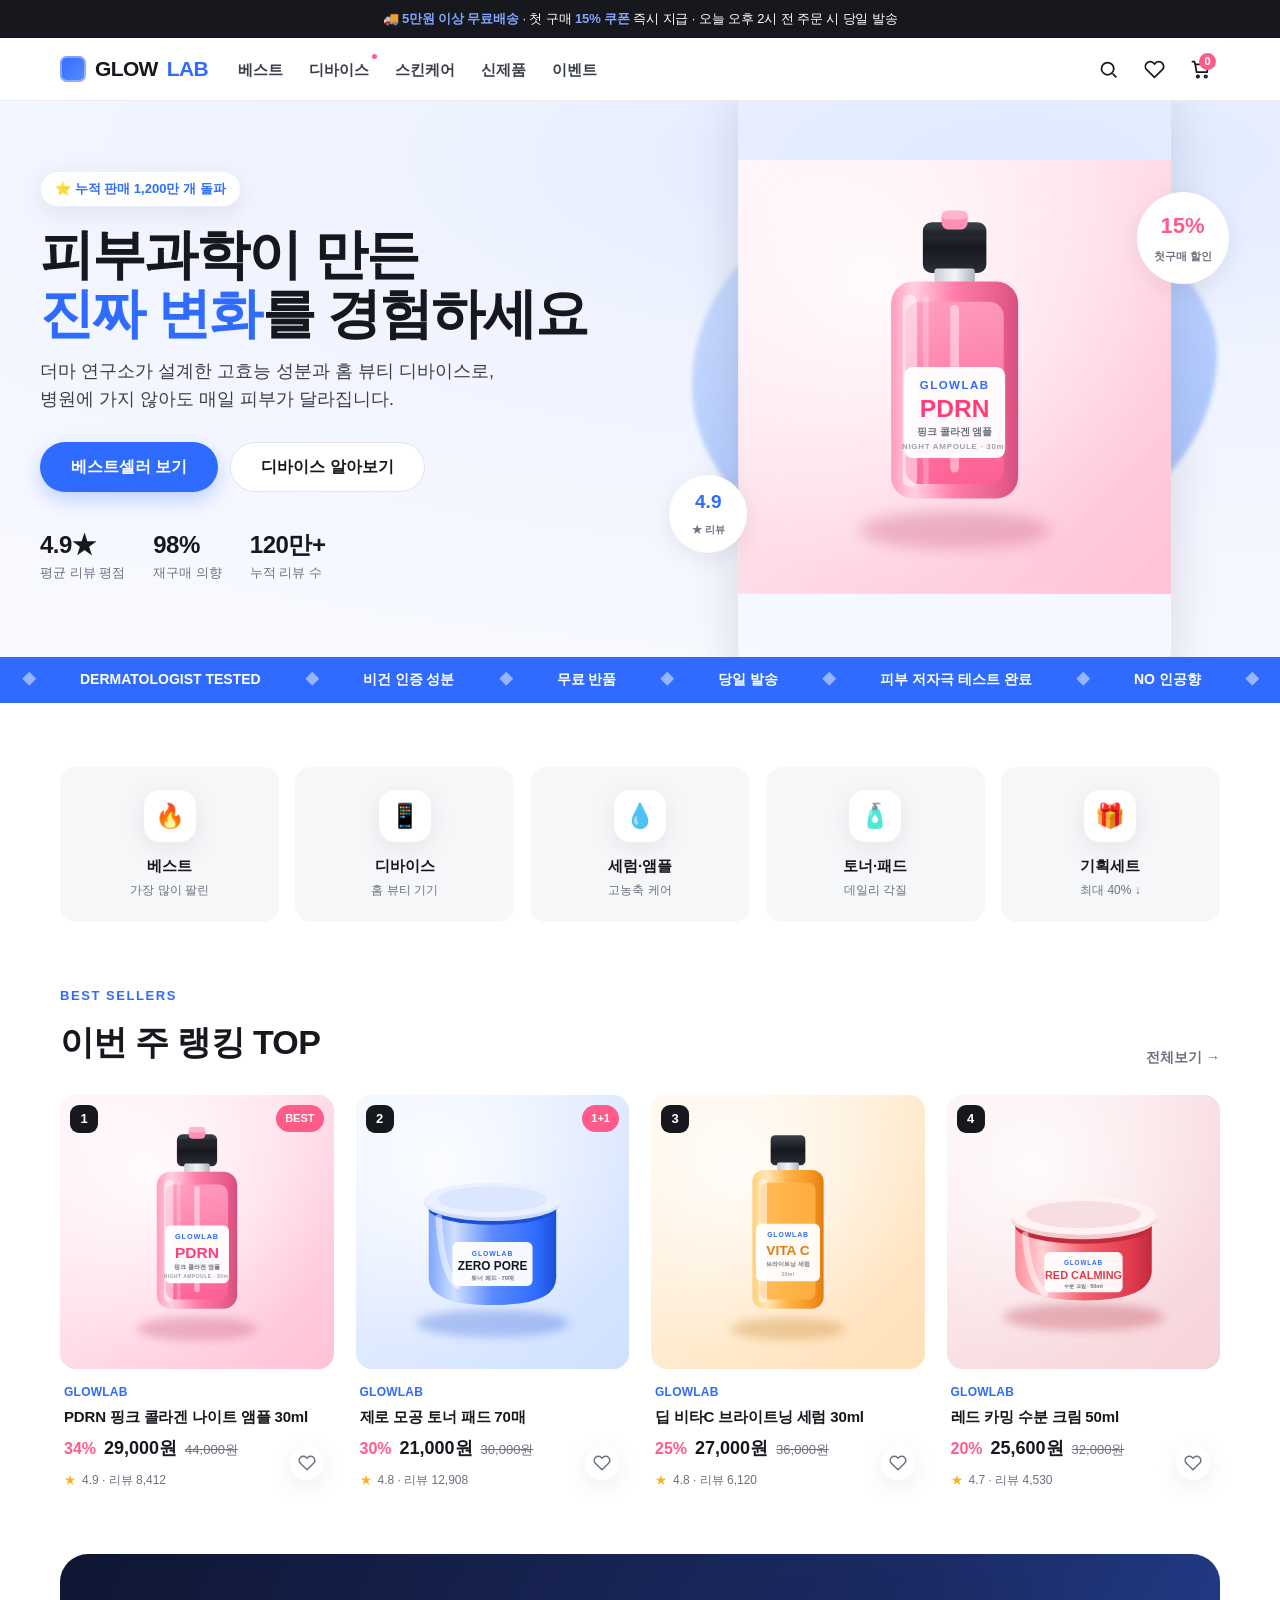
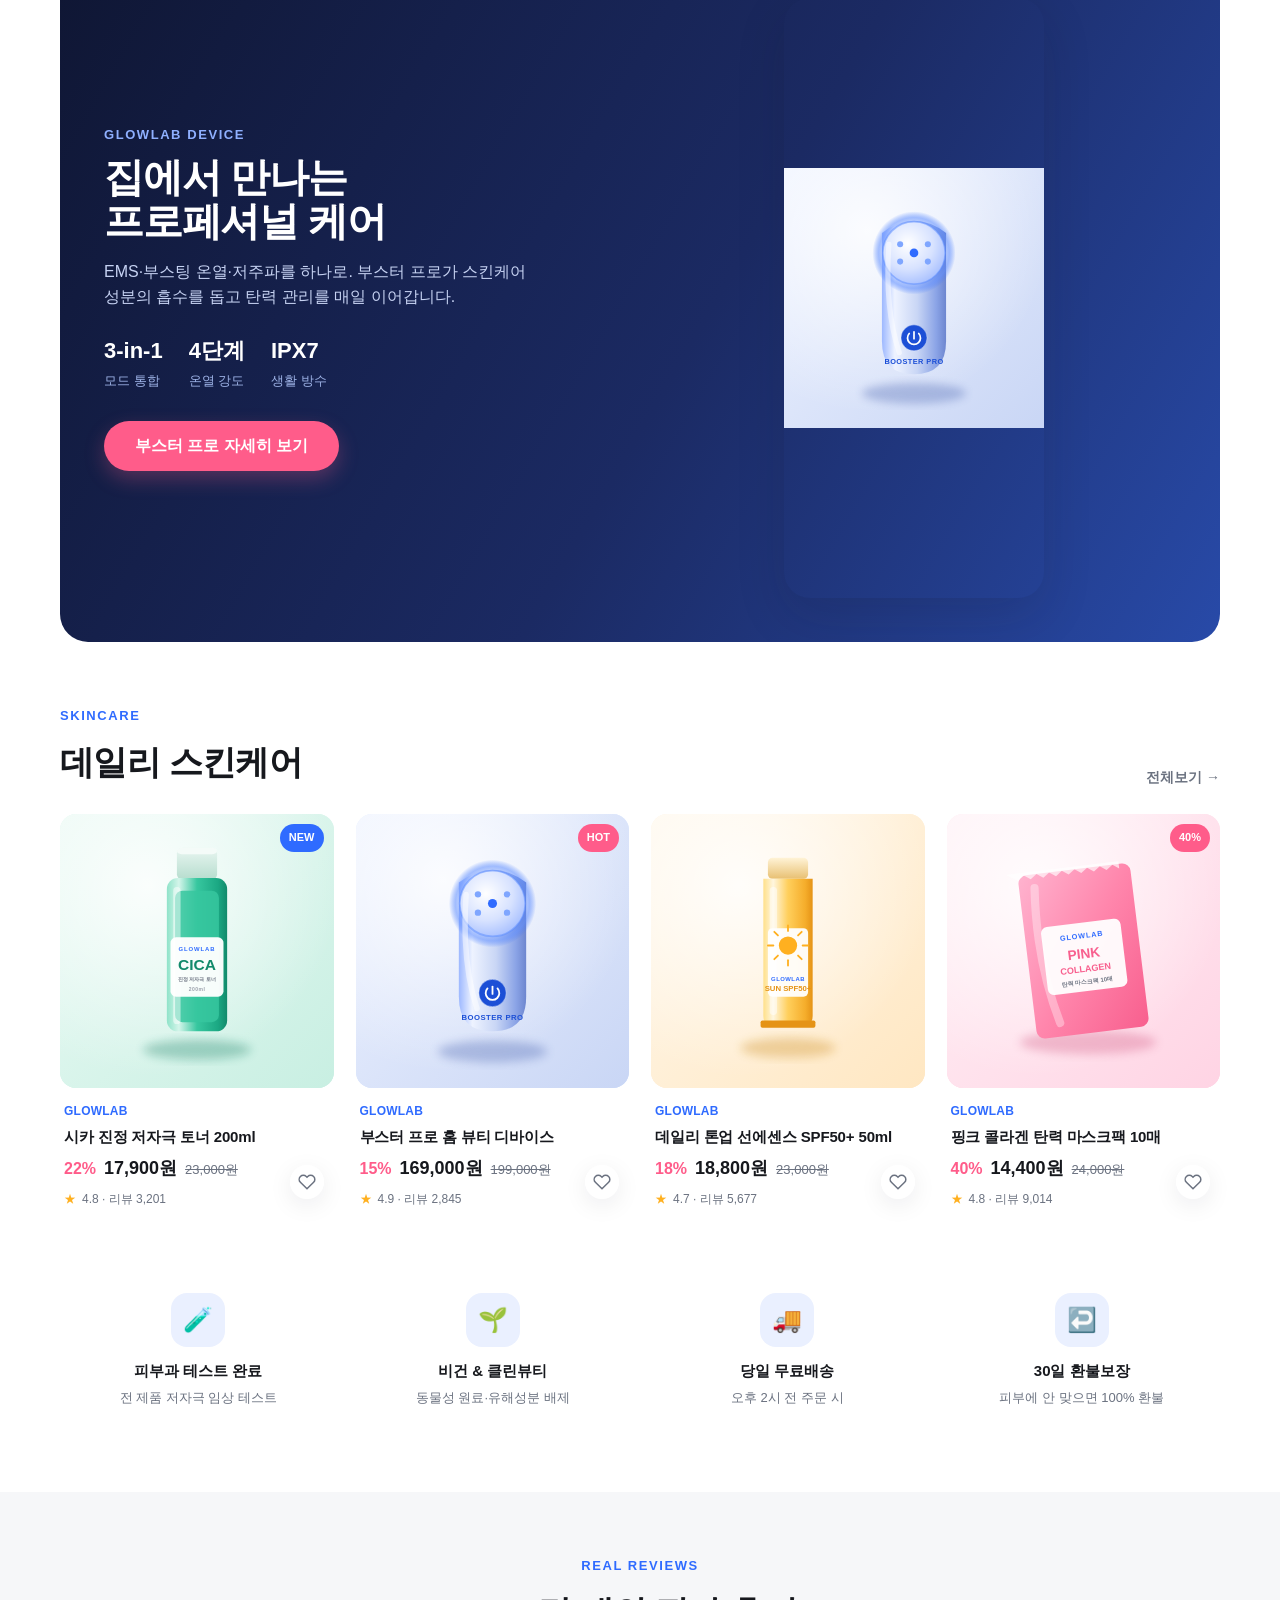
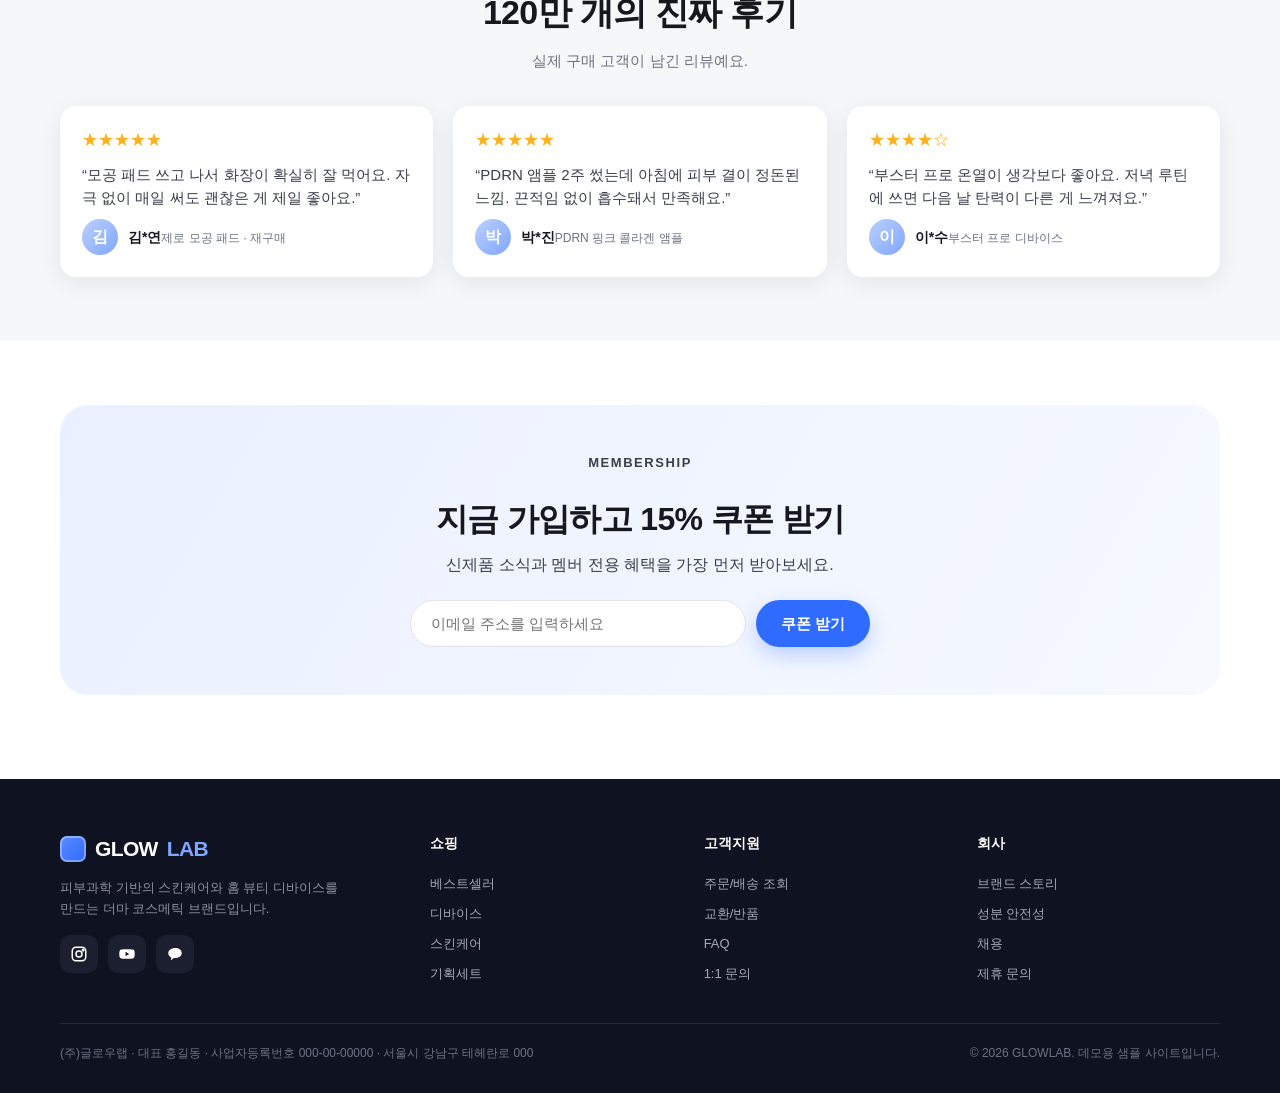
==== commit 12313476: "제품 이미지를 사진 느낌 SVG 렌더로 교체 - assets/에 제품별 SVG 렌더 11종 추가(앰플·패드·세럼·크림·토너·디바이스·선케어·마스크팩 + 앰플 텍스처/성분/사용법 서" ====
--- a/index.html
+++ b/index.html
@@ -64,15 +64,11 @@
           <div><div class="num">120만+</div><div class="lbl">누적 리뷰 수</div></div>
         </div>
       </div>
-      <div class="hero-visual" aria-hidden="true">
-        <div class="blob"></div>
-        <div class="bottle">
-          <span class="cap"></span>
-          <span class="drop"></span>
-          <span class="label"><span class="k">PDRN</span><span class="t">핑크 콜라겐 앰플</span></span>
-        </div>
-        <div class="spark a"><div><div class="n">15%</div><small>첫구매 할인</small></div></div>
-        <div class="spark b"><div><div class="n">4.9</div><small>★ 리뷰</small></div></div>
+      <div class="hero-visual">
+        <div class="blob" aria-hidden="true"></div>
+        <img class="hero-img" src="assets/ampoule-pink.svg" alt="PDRN 핑크 콜라겐 나이트 앰플" width="600" height="600" />
+        <div class="spark a" aria-hidden="true"><div><div class="n">15%</div><small>첫구매 할인</small></div></div>
+        <div class="spark b" aria-hidden="true"><div><div class="n">4.9</div><small>★ 리뷰</small></div></div>
       </div>
     </div>
   </section>
@@ -131,10 +127,7 @@
             </div>
             <a href="product.html" class="btn pink lg">부스터 프로 자세히 보기</a>
           </div>
-          <div class="device" aria-hidden="true">
-            <span class="glow"></span>
-            <span class="btn-dot"></span>
-          </div>
+          <img class="device-img" src="assets/device.svg" alt="부스터 프로 홈 뷰티 디바이스" width="600" height="600" />
         </div>
       </div>
     </div>
--- a/styles.css
+++ b/styles.css
@@ -491,6 +491,27 @@
   .hero-stats { gap: 18px; }
 }
 
+/* =========================================================
+   Real product images (SVG renders)
+   ========================================================= */
+.card .thumb img,
+.pd-main img,
+.pd-thumbs img,
+.detail-hero img { width: 100%; height: 100%; object-fit: cover; display: block; }
+
+.hero-img {
+  position: absolute; left: 50%; top: 50%; transform: translate(-50%, -50%);
+  width: 76%; border-radius: 28px; box-shadow: var(--shadow-lg);
+}
+.hero .spark { z-index: 2; }
+
+.device-img {
+  justify-self: center; width: 260px; max-width: 100%; border-radius: 26px;
+  box-shadow: var(--shadow-lg);
+}
+
+.detail-hero { overflow: hidden; }
+
 /* reduce motion */
 @media (prefers-reduced-motion: reduce) {
   * { animation: none !important; scroll-behavior: auto; }
